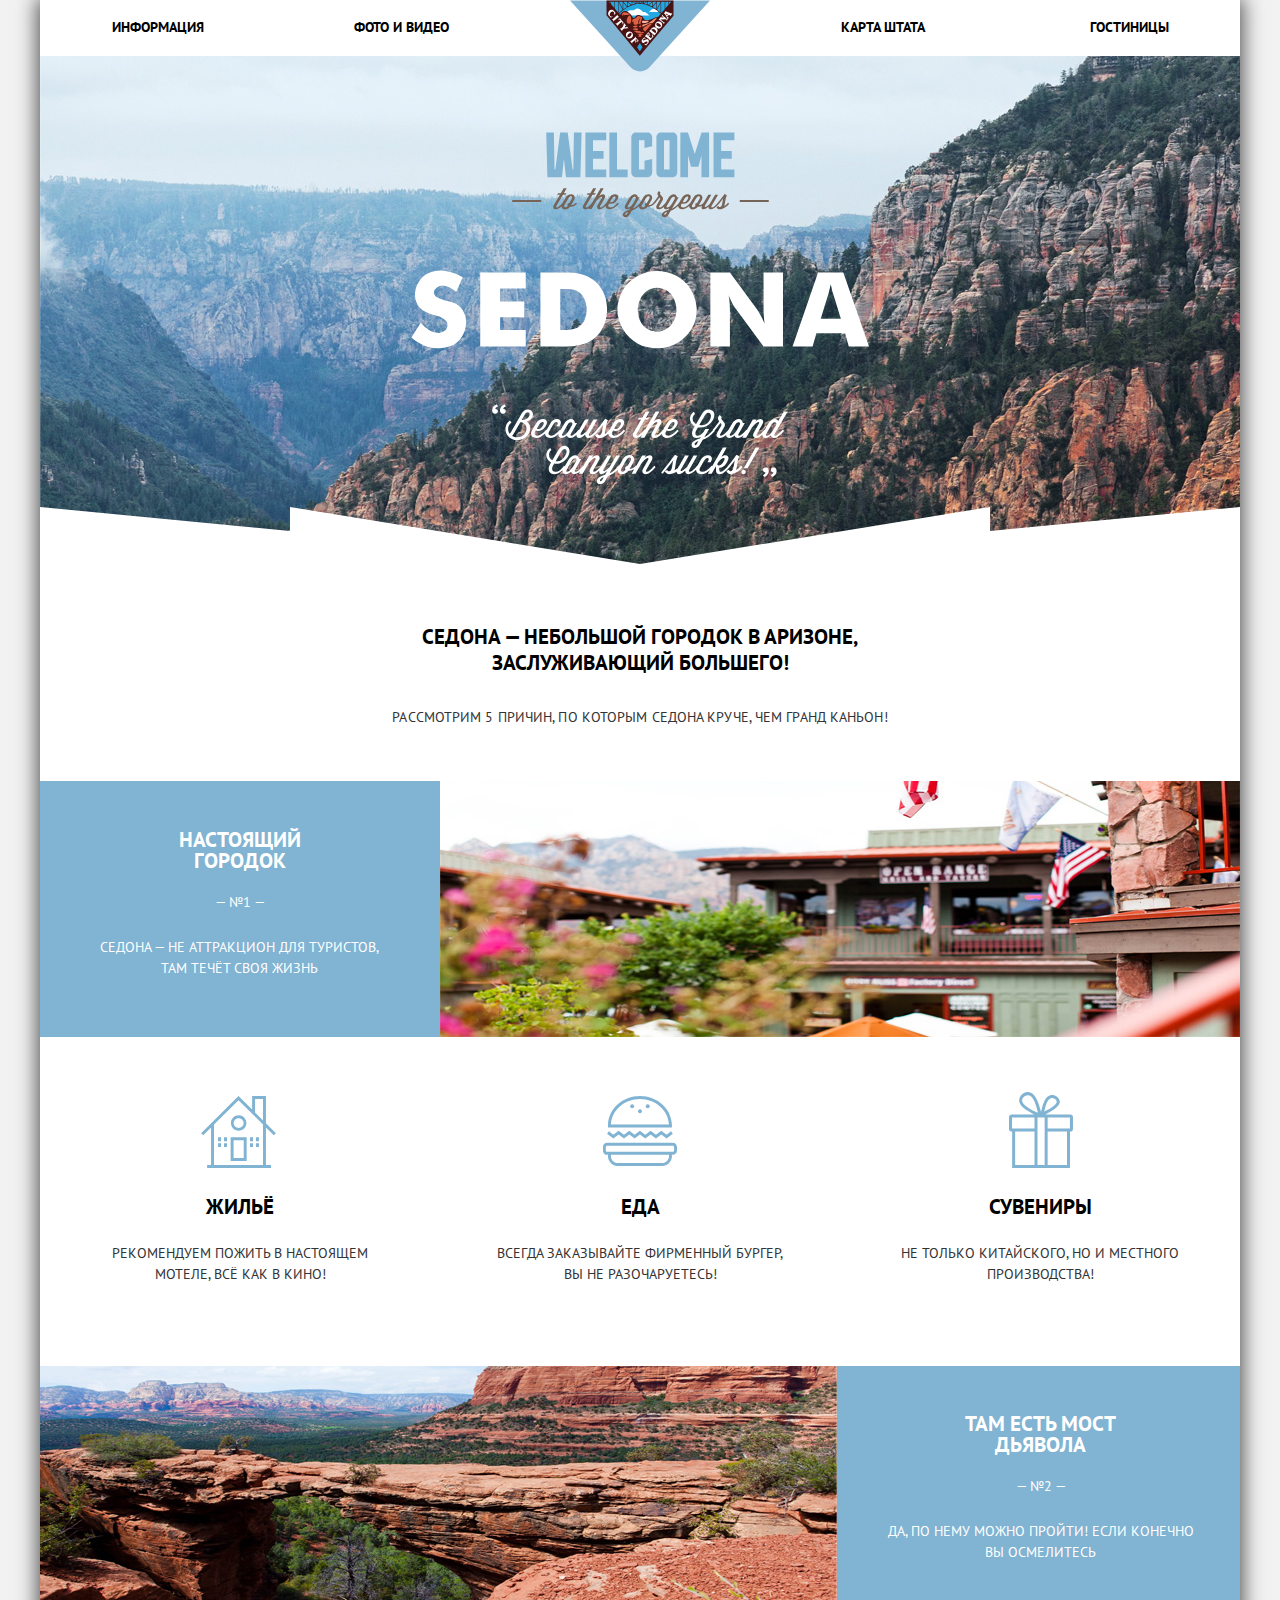
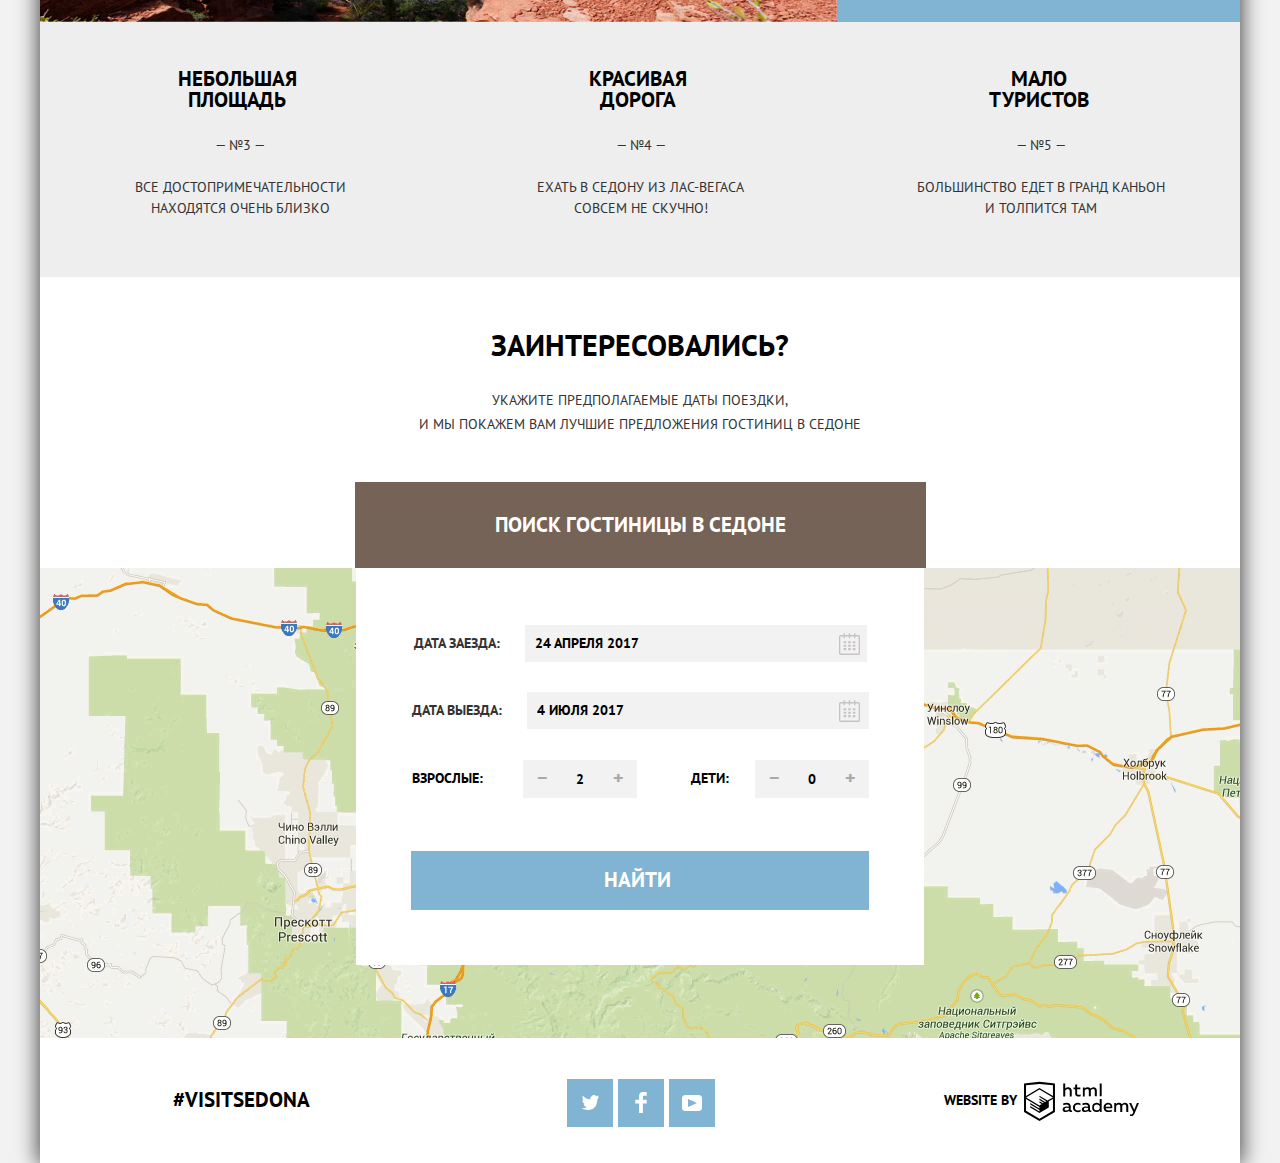
==== index.html @ 6cb95ceb "Правки 11.09.18" ====
<!DOCTYPE html>
<html lang="ru">
  <head>
    <meta charset="utf-8">
    <title>sedona</title>
    <link href="https://fonts.googleapis.com/css?family=PT+Sans:400,700" rel="stylesheet">
    <link href="css/normalize.css" rel="stylesheet">
    <link href="css/style.css" rel="stylesheet">      
  </head>

  <body>  
    <div class="container">    
      <header class="main-header">          
        <nav class="header-navigation">  
          <a class="main-logo">
            <svg viewBox="0 0 138 70" xmlns="http://www.w3.org/2000/svg" class="sedona-logo">
              <path d="M138 0H0l59.51 65.68c5.22 5.761 13.76 5.761 18.98 0z" fill="#81b3d3"/>
              <path d="M36.687.457l32.148 37.879 32.02-37.65z" fill="#23a9e1"/>
              <path d="M61.1 14.719h17.32c-1.29-.8-4.355-4.582-6.043-3.176-.137.115-4.871-5.744-7.982-2.921-2.713 2.466-3.973-.323-7.048 1.63-3.505 2.318 2.026 3.684 3.753 4.467m26.73-3.478l-9.86.054c3.896-4.5 5.647-4.018 9.86-.054" fill="#fff"/>
              <path d="M97.622 3.588V1.154h2.08zm-49.245 9.41l.09.083c.024-.024 2.327-2.511 5.983-4.964 3.367-2.259 8.592-4.944 14.383-4.912 5.778.028 11.077 2.722 14.506 4.977 3.665 2.41 6.027 4.84 6.132 4.95l-2.515 2.945c-4.488.616-7.702 3.945-12.077 3.217-2.205-.366-2.271-1.632-2.902-2.893-.484-.969-1.256-.846-2.263-1.24-.937-.366-1.479-1.128-3.351-.688-1.642.385-1.822 2.933-3.865 2.787-1.096-.079-1.175-1.621-2.755-3.596-4.09-4.915-7.892-4.235-10.547.308l19.638 23.33zM40.011 1.153V3.06l-1.604-1.906zm53.876 0h3.227v3.03L93.887 7.96zM89.832 12.61V1.154h3.546v7.404l-3.5 4.098a.966.966 0 0 0-.046-.046m-.508-10.389v9.894a41.051 41.051 0 0 0-3.557-2.986zm-4.165-.358v6.819c-.463-.334-.95-.673-1.465-1.012-.664-.438-1.4-.892-2.194-1.34zm-4.312-.133v4.24a32.83 32.83 0 0 0-3.12-1.474zm.508-.576h3.727l-3.727 4.55zm4.312 0H89.3l-3.634 7.06zm-8.797 0h3.86L77.2 4.282c-.109-.042-.221-.081-.331-.122V1.154zm-.509.417v2.403a25.927 25.927 0 0 0-3.1-.887zm-4.203.042v1.26a21.458 21.458 0 0 0-2.179-.252zm-6.766-.039l2.248 1.042c-.762.043-1.512.13-2.248.253zm-4.12-.003l3.065 1.498c-1.06.229-2.083.528-3.066.875zm3.61 1.2l-3.304-1.617h3.305zm3.566-.342l-2.754-1.275h2.754zm.609-1.275h2.881l-2.881 1.334zm3.759 0h3.24l-3.24 1.584zM60.405 4.265l-3.51-3.11h3.869V4.13l-.359.135m-3.618-2.527l3.093 2.741a31.493 31.493 0 0 0-3.093 1.489zm-4.312.128l3.64 4.48a35.89 35.89 0 0 0-3.64 2.41zm-4.165.358l3.586 6.974a37.772 37.772 0 0 0-3.586 3.151zm3.656 6l-3.634-7.07h3.634zm4.312-2.485l-3.726-4.585h3.726zM43.747 7.497L40.52 3.664v-2.51h3.227zm.508-6.343H47.8v11.16l-3.546-4.212zm24.8-1.153H36v14.582L68.836 54.52l.22-.275L102 15.04V0z" fill="#491213"/>
              <path d="M66.227 46.026l2.61-4.22 2.598 4.22-2.598 4.23z" fill="#23a9e1"/>
              <path d="M74.218 30.556c-3.433-2.02-2.564-3.523.23-4.925 1.462-.734 4.754-3.38 6.133-2.499l-6.363 7.424m-2.334 2.517c-2.046-.095-4.33-.365-6.262.055 1.207.302 4.151 1.165 1.41 1.894.983 1.407 2.578 1.317 3.624.082-.425-.209-.655-.466-1.007-.686 1.085-.196 2.1-.822 2.235-1.345m1.235-1.574c-.933-.796-1.877-.84-2.746 0-1.165-2.137-5.4-1.421-7.379-1.72 1.065 2.614 9.65 3.102 10.124 1.72m-6.773-2.151c-1.565-.485-6.84-.364-3.388-1.794 1.065-.441 6.593.063 3.388 1.794m1.912-3.03c-.477-1.077.365-2.36 1.74-1.428 1.199.813-.552 2.017-1.74 1.428m-2.836.091c-2.265.679-5.273-.784-1.63-1.52 2.261-.456 4.666.506 1.63 1.52.091-.027-.084.028 0 0m-2.665-6.234c-.545 1.624-1.533 1.927-1.423-.045.126-2.274 1.609-1.729 3.2-2.6 1.324-.726 2.038-3.385 4.31-1.795 1.014.71 2.176.116 2.5 1.19-.016-.054-2.95 6.692-1.318 6.692-3.22 0-1.8-3.845-.568-6.426-1.198.574-3.143 4.341-1.546 4.961-.831 1.095-3.372 2.561-4.696 1.492-1.006-.81-.447-2.158-.459-3.47m-3.963 2.811c-5.596-.046-1.813-8.648.091-8.128 2.19.696 1.944 8.194-.091 8.128m-6.17-8.146c-2.624-.109-1.526-2.567.257-3.121 1.695-.528 5.25 1.114 6.39 2.205-1.808.555-4.146.476-6.134.568-.146-2.026-.62-1.32-.512.348" fill="#dc6243"/>
              <path d="M71.774 25.832c-2.908-2.987 4.342-2.712 5.51-3.763.85.284 6.99-5.377 8.485-5.025-1.074 1.26-3.388 5.282-5.047 5.282-1.275 0-2.565-.19-3.552.718-1.444 1.33-3.837 2.006-5.396 2.788" fill="#f49774"/>
              <path d="M72.727 22.18c-1.592.856-3.098-2.536-.349-2.206 1.826.22 3.676-.154 5.42.147-1.251 1.487-3.056 2.306-5.071 2.059" fill="#f4b1a4"/>
              <path d="M51.113 20.935c.333.401.578.834.523 1.374-.038.375-.607 1.006-.175 1.198l1.455-1.84c-.39-.098-3.482-3.796-3.532-4.201l-2.051 1.126c.106.429.84.003 1.203.03.538.038.926.363 1.268.747-1.12.94-3.85 3.257-4.138 3.305-.146.023-.706-.39-.714-.037-.004.17.553.659.659.786l1.447 1.722c.401-.183-.072-.475.133-.807.15-.243 3.181-2.77 3.922-3.403m-3.423-4.531c.287-.062.405.282.622-.036l-1.59-1.894c-.241-.287-.546-.595-.459.012.058.409-3.969 3.677-4.215 3.778-.31.128-.492-.27-.72.063.475.564.948 1.129 1.424 1.693.16.19.309.397.485.573.22.22.135-.437.145-.38-.06-.333.342-.616.555-.797 1.004-.884 3.505-2.979 3.753-3.012m-5.694-.595c-1.147.34-2.37-.107-2.731-1.326-.353-1.191.398-2.439 1.344-3.117.935-.67 2.33-.63 2.84.544.224.52.102 1.108-.061 1.625-.105.328-.388.649.035.836.56-.711 1.118-1.421 1.676-2.133-.684-.41-.985-1.092-1.493-1.684-.572-.696-1.34-1.35-2.26-1.483-1.864-.264-3.62 1.66-3.762 3.405-.089.946.242 1.849.808 2.597.487.645 1.213 1.054 1.581 1.788.17.062 1.756-.67 2.133-.815-.033-.072-.057-.178-.11-.237-.494.146 0 0 0 0m25.512 23.636c-.747-.499-2.613-3.044-2.969-3.468l-.213-.253c-.007-.01-.185.145-.16.124-.112.094.086.372-.034.56-.515.806-3.738 3.236-3.905 3.352-.36.25-.756-.103-.967.206.467.554 1.805 2.3 1.96 2.325.311.05.096-.53.136-.649.08-.24 1.71-1.588 2.304-2.084.218-.183.447.276.577.468.212.315.307.65.193 1.019-.075.24-.465.597-.162.762.402-.47 1.533-1.788 1.696-1.98.164-.19-.367-.023-.304-.056-.24.124-.466.153-.69-.018-.063-.047-.707-.702-.643-.757.28-.235.623-.625.984-.714.56-.138 1.027.984 1.11 1.382.078.375.067.77-.05 1.136-.08.251-.316.452.012.604l1.383-1.896a.463.463 0 0 1-.258-.063c-.083-.056.09.045 0 0m-9.227-8.921a3.35 3.35 0 0 0-1.977.793c-1.43 1.203-1.616 3.275-.492 4.753 1.292 1.702 3.374 1.895 5.059.694 1.43-1.205 1.612-3.282.5-4.766-.758-1.01-1.932-1.54-3.09-1.474zm1.19 1.386c.949-.108 1.503.799 1.099 1.768-.42.98-1.43 1.989-2.424 2.38-1.18.465-2.011-.537-1.531-1.657.422-.984 1.43-1.983 2.426-2.38.15-.059.294-.095.43-.11zm-2.783-4.63c.308.038.601.356.824.027l-1.447-1.712c-.386.174.03.356-.126.63-.158.277-1.662.507-2.062.578.146-.418.58-1.698.752-1.84.353-.29.573.28.832-.092l-1.78-2.112c-.2-.238-.362-.667-.636-.441.024-.02.003.955-.058 1.125-.056.153-.608 2.361-1.25 2.901-.32.27-1.453 1.256-1.755 1.362-.35.122-.535-.389-.792-.025l1.617 1.92c.082.096.391.56.498.58.339.06.04-.58.074-.706.098-.28 1.623-1.765 2.27-1.856.948-.133 2.077-.455 3.039-.34.22.027-.229-.028 0 0m24.239 6.77c.124.421.194.865.14 1.305-.07.566-.636 1.898-1.411 1.519-.76-.373-1.425-1.122-2.07-1.657.52-.608.978-1.135 1.853-.84.24.08.446-.024.194-.17-.263-.153-2.022-1.276-2.117-1.169-.175.202.343.564.143.957-.148.29-.396.54-.605.79-.467-.394-1.248-.813-.685-1.464.352-.428.811-.76 1.361-.87.368-.075 1.195.252 1.302-.146-.705-.34-1.41-.677-2.115-1.016.115.52-2.173 2.937-2.681 3.548-.074.088-.427.395-.431.517-.006.278.403.062.427.054.315-.116 4.424 3.317 4.526 3.552.065.182-.144.373-.02.475-.006-.006.148.14.165.12.253-.304 2.936-3.88 3.489-4.036a239.664 239.664 0 0 1-1.537-2.372c-.383.168-.013.616.072.903m-4 4.352c-1.348-.87-3.633.83-3.976.994-.675.319-1.162-.353-.812-.975.304-.54.904-.801 1.5-.837.18-.01.875.128.946.017.084-.131.148-.142.028-.224-.557-.375-1.112-.75-1.667-1.126-.115.685-.9 1.121-1.348 1.585-.534.555-.987 1.253-.987 2.05 0 .736.441 1.39 1.089 1.726.737.384 1.505.076 2.158-.331.407-.255.814-.556 1.249-.76.646-.303 1.495-.041 1.267.824-.183.696-.876 1.337-1.56 1.519-.4.106-.825.07-1.216-.059-.28-.091-.645-.476-.799-.072l2.26 1.647c.068-.493.34-.708.706-1.015.477-.419.933-.858 1.294-1.383.753-1.1 1-2.638-.132-3.58m17.617-28.065a.222.222 0 0 0-.088.072l-.79.95-.814.982c-.168.204-.349.296-.025.467.543-.272 3.518 4.768 3.252 5.492-.47.244-4.49-3.283-4.598-3.516-.033-.095.178-.662-.136-.613-.149.023-.484.583-.578.697l-.577.695c.216.315.336-.013.623.028.249.05 1.198.864 1.456 1.08-.47.017-1.743.086-1.905.074-.586.073-.275-.431-.66-.605l-1.478 1.795-.86 1.043c-.035.042-.03.02.031.072.215.177.068.109.37.004.328-.115 4.256 3.2 4.398 3.369.245.292-.1.633.268.793l1.168-1.418c.059-.072.091-.066.013-.13-.277-.228-.309.138-.65.1-.346-.057-2.855-2.186-3.828-2.992l5.322-.197c.195-.007.74.581.695.79-.052.244-.301.361.034.515.311-.374.64-.746.945-1.125l.148-.184a.478.478 0 0 0 .135-.172l.11-.137c.275-.314 1.169-1.303 1.062-1.396-.3-.26-.446.302-.844-.035-.226-.162-.793-1.16-.935-1.402-.172-.292.394-.583.625-.727.504-.313 2.107-.767 2.26.227.025.167-.177.357-.055.457.028.024.133.156.176.105l2.142-2.576c-.063-.053-.135-.147-.21-.176-.474.473-5.466-1.52-5.83-1.795-.166-.066-.192-.673-.372-.611zm-.225 2.553c.764.318 1.526.638 2.287.96-.23.064-.447.166-.648.293h-.002a3.71 3.71 0 0 0-.621.495l-1.016-1.748zm-6.588 7.753c-1.107-.076-2.23.41-3.023 1.317-1.235 1.5-1.112 3.678.393 4.945 1.518 1.25 3.68.932 4.916-.55 1.232-1.496 1.147-3.68-.385-4.934a3.302 3.302 0 0 0-1.9-.778zm-1.449 1.559c.622.038 1.31.414 1.742.703.78.521 2.214 1.687 1.477 2.738.048-.058.083-.097-.05.07a.162.162 0 0 1-.018.018c-.8.84-2.18.063-2.924-.474-.745-.538-2.022-1.668-1.207-2.664.257-.314.607-.414.98-.391zm-3.127 4.28c-1.214-.067-2.403.496-3.299 1.576-.642.771-1.282 1.544-1.922 2.316.228.332.495-.078.827.113.283.163 4.053 3.312 4.115 3.485.106.297-.165.356.094.568.111.093 2.944-3.405 3.203-4.02.448-1.139.091-2.387-.82-3.175.073.06.177.145-.042-.037-.69-.518-1.427-.787-2.156-.827zm-1.053 1.58c.095.003.184.016.266.037 1.422.363 3.384 2.115 2.129 3.628-.156.193-.029.035-.432.422-.198.19-4.179-3.034-4.02-3.209.475-.521 1.396-.904 2.057-.879z" fill="#fff"/>
            </svg>
          </a>        
        <ul class="site-navigation">
          <li class="item-info">
            <a class="info" href="inform">информация</a>
          </li>
          <li class="item-photo">
            <a class="photo" href="photovideo">фото и видео</a>
          </li>          
          <li class="item-map-state">
            <a class="map-state" href="Map">карта штата</a>
          </li>
          <li class="item-nav">
            <a class="navigation-hotels" href="inner.html">гостиницы</a>
          </li>
        </ul>   
        <h1 class="visually-hidden">city of Sedona</h1>  
      </nav>       
    </header>

    <div class="hero">
      <svg viewBox="0 0 458 352" xmlns="http://www.w3.org/2000/svg" class="welcome">
        <path d="M152.31 56.094l-2.845 4.875h-2.73l-.87 1.435h2.757l-6.068 10.383c-1.278 2.209-.377 4.247 2.061 4.247 1.754 0 3.691-1.304 5.557-3.073-.006 3.802 5.341 4.545 8.61.461h.666c1.8 0 4.644-1.09 6.184-2.896-.2-.404-.722-.861-1.128-1.033l-.205.228c-1.364 1.463-3.047 2.178-4.558 2.207l2.845-4.846c1.828-3.127.145-6.08-2.701-6.08-2.322 0-4.12.916-5.862 3.9l-1.48 2.553-1.237 2.09-.156.176c-2.176 2.496-4.298 4.475-5.633 4.475-.667 0-1.045-.46-.348-1.635l6.476-11.158h2.465l.872-1.436h-2.499l2.846-4.873zm7.531 7.836c.984.09 1.45 1.295.422 3.037l-2.204 3.727h-.145c-.987 0-1.77.804-1.77 1.779 0 .371.116.716.291 1.004l-.03.056c-1.422 2.41-4.879 1.951-3.079-1.146l2.294-3.928 1.451-2.437c.927-1.556 2.005-2.162 2.77-2.092zm21.933-7.84l-2.845 4.877H176.2l-.87 1.434h2.757l-6.069 10.383c-1.277 2.208-.376 4.246 2.062 4.246 1.223 0 2.538-.637 3.853-1.621l-.778 1.334h3.046l4.588-7.887c4.644-5.767 6.706-5.02 5.399-2.81l-3.92 6.74c-1.278 2.21-.377 4.248 2.061 4.248 1.796 0 3.788-1.37 5.693-3.205.146 1.857 1.667 3.205 4.09 3.205 3.423 0 6.82-2.64 9.316-5.508-.197-.403-.719-.861-1.126-1.033l-.203.226c-2.178 2.497-4.964 4.475-7.082 4.475-1.86 0-2.964-1.146-1.57-3.555l.29-.52c1.946.805 5.604.431 7.868-3.44l.437-.747c1.625-2.753.058-4.818-2.41-4.818-2.439 0-4.383 1.263-5.66 3.441l-2.93 4.965-.176.2c-2.177 2.494-4.295 4.472-5.631 4.472-.666 0-1.046-.46-.35-1.635l4.355-7.543c1.306-2.265.06-3.9-1.624-3.9-1.307 0-2.702.717-4.21 2.265l4.818-8.289h-3.019l-8.423 14.438-.17.19c-2.176 2.496-4.297 4.474-5.633 4.474-.667 0-1.044-.46-.346-1.635l6.472-11.158h2.467l.872-1.433h-2.496l2.845-4.875zm21.312 8.242c.969-.057 1.501.86.489 2.604l-.437.746c-1.45 2.438-3.397 2.38-4.53 1.978l1.946-3.357c.763-1.292 1.78-1.926 2.532-1.97zm44.318-5.463c-1.714 1.52-1.858 3.214-.783 4.59l.262.344c-1.335 1.865-3.135 4.387-5.11 6.684l.002.003-.203.229c-1.365 1.461-3.046 2.18-4.558 2.209l2.843-4.848c1.83-3.126.147-6.08-2.7-6.08-2.32 0-4.12.918-5.86 3.9l-1.484 2.553-1.238 2.092-.154.176c-2.497 2.84-4.643 4.671-7.025 5.676l6.763-11.414h-1.77c0-1.234-1.276-2.87-3.164-2.87-1.624 0-3.89 1.265-5.168 3.444l-4.238 7.227c-1.278 2.208-.378 4.246 2.06 4.246.843 0 1.86-.374 2.877-1.004l-.843 1.404c-4.064 1.233-6.62 2.868-6.62 5.106 0 2.869 4.442 3.471 6.62-.2l2.292-3.93c2.416-.743 4.783-2.147 7.24-4.464-.021 3.817 5.337 4.567 8.61.476h.668c1.8 0 4.645-1.089 6.184-2.896 1.449-1.664 2.58-3.155 4.99-6.395l.405.489c.377.487.525 1.09.175 1.691l-3.193 5.479c-1.28 2.21-.379 4.246 2.061 4.246 1.53 0 3.204-.995 4.842-2.422-.05 1.386.887 2.422 2.619 2.422.84 0 1.857-.373 2.874-1.004l-.842 1.402c-4.065 1.233-6.616 2.868-6.616 5.106 0 2.869 4.44 3.47 6.616-.2l2.292-3.93c2.46-.758 4.87-2.206 7.377-4.599.136 1.868 1.658 3.225 4.09 3.225 2.458 0 4.899-1.363 7.004-3.19-.117 3.905 5.31 4.703 8.612.578h.668c.945 0 2.175-.308 3.357-.853-.813 2.073-.066 3.465 1.661 3.465 1.656 0 3.513-1.492 4.964-2.868-.29 1.605.667 2.868 2.584 2.868 2.496 0 5.37-2.637 7.868-5.506l-.002-.002c1.712-1.952 3.223-4.043 4.298-5.448-1.19 3.096-.555 8.66-3.426 8.66-1.016 0-1.42-1.09-1.42-1.09l-1.89.975s.551 2.412 3.31 2.412c.29 0 .552-.03.84-.06.03 0 .061-.027.091-.027 3.076-.4 6.124-2.81 8.388-5.42-.173-.459-.696-.918-1.13-1.034l-.203.229a18.852 18.852 0 0 1-3.63 3.24c.957-2.84.755-7.2 2.614-11.014l-2.264-1.205c-1.25 1.693-3.977 5.593-6.706 8.748v.002l-.203.229c-2.176 2.496-4.295 4.472-5.631 4.472-.667 0-1.045-.459-.347-1.634l6.444-11.158h-3.02l-5.37 9.265c-2.293 2.064-4.062 3.212-4.644 2.953-.754-.314 0-1.433.378-2.064l5.893-10.152h-3.02l-4.734 8.092-.199.226c-1.364 1.463-3.047 2.18-4.558 2.21l2.845-4.849c1.828-3.127.15-6.08-2.699-6.08-2.323 0-4.123.918-5.864 3.903l-1.482 2.55-1.237 2.09-.155.178c-2.176 2.496-4.964 4.473-7.083 4.473-1.858 0-2.96-1.146-1.567-3.555l.29-.518c1.944.804 5.604.43 7.867-3.443l.438-.746c1.623-2.754.058-4.819-2.41-4.819-2.44 0-4.387 1.265-5.663 3.444l-2.926 4.965-.175.197c-2.499 2.84-4.645 4.673-7.028 5.678l6.764-11.416h-1.772c0-1.234-1.277-2.868-3.164-2.868-1.625 0-3.889 1.263-5.167 3.442l-2.896 4.937-.008-.004-.203.23c-2.176 2.495-4.298 4.474-5.634 4.474-.667 0-1.042-.46-.346-1.635l3.018-5.22c1.045-1.807.551-2.87-.437-4.046l-1.683-2.01c-.435-.545-.435-1.146.175-1.72zm-10.294 5.06c.984.09 1.451 1.296.424 3.038l-2.204 3.727h-.147c-.986 0-1.77.804-1.77 1.779 0 .371.116.716.29 1.004l-.028.056c-1.422 2.41-4.878 1.951-3.078-1.146l2.292-3.928 1.453-2.437c.928-1.556 2.004-2.162 2.768-2.092zm50.158 0c.984.09 1.453 1.296.426 3.038l-2.206 3.727h-.147c-.986 0-1.768.804-1.768 1.779 0 .371.116.716.289 1.004l-.03.056c-1.421 2.41-4.875 1.951-3.075-1.146l2.292-3.928 1.451-2.437c.927-1.556 2.003-2.162 2.768-2.092zm-11.7.405c.968-.057 1.497.859.485 2.602l-.435.746c-1.451 2.438-3.397 2.38-4.53 1.978l1.948-3.355c.762-1.292 1.78-1.926 2.532-1.97zm-52.403.201c1.023-.006 1.678.884.845 2.4l-2.292 3.96c-1.83 2.897-3.66 4.3-4.938 4.3-.667 0-1.045-.459-.349-1.634l4.212-7.256c.71-1.217 1.727-1.765 2.522-1.77zm38.923 0c1.023-.006 1.678.884.845 2.4l-2.292 3.96c-1.828 2.897-3.66 4.3-4.936 4.3-.667 0-1.043-.459-.349-1.634l4.21-7.256c.71-1.217 1.727-1.765 2.522-1.77zM216.75 79.443l-1.364 2.407c-.638 1.118-1.654.947-1.654.144 0-.774.727-1.662 3.018-2.55zm38.925 0l-1.362 2.407c-.64 1.118-1.656.947-1.656.144 0-.774.726-1.662 3.018-2.55zm-154.65-11.612h28.922v1.95h-28.922zm227.03 0h28.922v1.95h-28.922z" fill="#766458"/>
        <path d="M322.7 37.364V45.1h-20.816V.353H322.7v7.671h-13.201v10.803h10.535v7.67h-10.535v10.867zM289.908.354h7.551v44.747h-7.616v-21.99l-3.047 11.378h-7.425l-2.982-11.378v21.99h-7.617V.354h7.552l6.791 21.605zm-31.909 7.67h-5.523v29.34H258zm2.982-7.67c2.54 0 4.698 2.109 4.698 4.731V40.37c0 2.557-2.158 4.73-4.698 4.73h-11.424c-2.6 0-4.696-2.173-4.696-4.73V5.085c0-2.621 2.096-4.73 4.696-4.73zm-28.01 28.252l7.678-1.79v13.552c0 2.557-2.157 4.73-4.696 4.73h-11.425c-2.6 0-4.695-2.173-4.695-4.73V5.084c0-2.622 2.095-4.73 4.695-4.73h11.423c2.54 0 4.697 2.108 4.697 4.73v9.077l-7.678 1.79V8.023h-5.522v29.34h5.522zm-16.801 8.758V45.1h-18.213V.353h7.616v37.01zm-21.346 0V45.1h-20.816V.353h20.816v7.67h-13.2v10.804h10.535v7.67h-10.535v10.866zM162.564.354h7.677L169.037 45.1h-14.47l-1.968-18.474-1.967 18.474h-14.533L134.957.354h7.616l.635 37.01h.824l4.76-37.01h7.552l4.888 37.01h.762z" fill="#81b3d3"/>
        <path d="M380.74 213.95l25.432-73.974h25.2l25.664 73.974H436.83l-3.716-13.355h-28.568l-3.832 13.355zm35.652-52.142l-7.548 24.503h20.09l-7.549-24.503a200.681 200.681 0 0 1-1.161-3.6 85.695 85.695 0 0 1-.813-3.832c-.155-.465-.271-.89-.348-1.278-.078-.464-.155-.89-.233-1.277-.077.387-.193.813-.348 1.277-.077.387-.155.813-.232 1.278-.078.155-.116.31-.116.464 0 .078-.04.194-.117.349a42.821 42.821 0 0 1-.812 3.367 49.862 49.862 0 0 1-.813 3.252zm-117.68 52.142v-73.974h19.51l27.871 37.974a37.228 37.228 0 0 1 1.974 3.484 53.506 53.506 0 0 1 1.974 3.6l1.394 3.02c.464 1.006.929 1.973 1.393 2.902a23.097 23.097 0 0 0-.348-2.438c-.077-.774-.155-1.587-.232-2.439a91.7 91.7 0 0 1-.349-4.761 99.816 99.816 0 0 1-.116-4.994v-36.348h19.393v73.974h-19.393l-28.103-38.206c-.774-.929-1.51-2.013-2.206-3.251a65.83 65.83 0 0 1-1.974-4.065 103.301 103.301 0 0 0-1.394-2.903 50.987 50.987 0 0 0-1.161-2.787c.387 2.4.697 4.839.929 7.316s.342 4.955.348 7.432v36.464zm-88.009-54.984c3.561-6.58 8.516-11.613 14.864-15.097s12.968-5.226 19.858-5.226c.929 0 1.858.039 2.787.116 1.007.078 1.974.155 2.903.233a41.113 41.113 0 0 1 8.478 2.09 39.444 39.444 0 0 1 8.129 3.948c5.497 3.562 9.755 8.323 12.774 14.284 3.019 5.884 4.529 12.04 4.529 18.464 0 .774-.039 1.587-.116 2.439 0 .774-.078 1.548-.233 2.323a27.068 27.068 0 0 1-.929 4.877 36.028 36.028 0 0 1-1.51 4.645c-3.251 7.51-8.322 13.355-15.212 17.535-6.89 4.103-14.13 6.155-21.716 6.155a11.48 11.48 0 0 1-1.626-.116h-1.51a46.946 46.946 0 0 1-7.897-1.394 37.927 37.927 0 0 1-7.432-2.903c-6.503-3.406-11.613-8.245-15.329-14.516-3.716-6.348-5.574-12.929-5.574-19.742 0-1.006.039-2.013.116-3.02.077-1.006.232-2.05.465-3.135a43.647 43.647 0 0 1 1.625-6.039 36.922 36.922 0 0 1 2.555-5.922zm52.839 26.593c.232-.774.426-1.587.58-2.439.233-.851.388-1.703.465-2.555.078-.541.116-1.083.116-1.625.078-.542.116-1.046.116-1.51a8.46 8.46 0 0 0-.116-1.394v-1.393c-.387-3.33-1.393-6.542-3.02-9.639-1.625-3.097-3.87-5.497-6.735-7.2-.774-.387-1.548-.735-2.322-1.045s-1.549-.58-2.323-.813a24.028 24.028 0 0 0-2.322-.348 11.816 11.816 0 0 0-2.323-.233c-3.948 0-7.587 1.24-10.916 3.717-3.329 2.477-5.652 5.767-6.968 9.87l-.232.465v.464a18.358 18.358 0 0 0-.58 2.207c-.155.697-.31 1.432-.465 2.206l-.232 1.626v2.439c0 .232.038.503.116.813.232 4.103 1.47 8.013 3.716 11.729 2.322 3.638 5.497 6.038 9.522 7.2l1.394.464c.464.078.968.155 1.51.232l1.393.233h1.394c4.103 0 7.78-1.2 11.032-3.6 3.329-2.478 5.729-5.768 7.2-9.871zm-82.156 21.423c-3.639 2.477-7.587 4.18-11.845 5.11s-8.555 1.51-12.89 1.742a59.574 59.574 0 0 1-3.716.116h-23.806v-73.974h25.084c1.239 0 2.439.038 3.6.116 4.18.232 8.284.813 12.31 1.742a30.348 30.348 0 0 1 11.264 5.11c4.335 3.019 7.703 7.006 10.103 11.96 2.4 4.955 3.755 10.064 4.064 15.33.078.464.117.928.117 1.393v2.903c-.233 5.497-1.549 10.8-3.949 15.91s-5.845 9.29-10.335 12.542zm-32.4-9.639c.232 0 .465.039.697.116h.813c.31 0 .58.04.813.117h3.135c.852-.078 1.665-.155 2.439-.233a30.62 30.62 0 0 0 5.922-1.045c1.936-.542 3.678-1.355 5.226-2.439 2.478-1.78 4.297-4.18 5.458-7.2a25.722 25.722 0 0 0 1.858-9.638v-.93c0-.309-.038-.619-.116-.928a23.144 23.144 0 0 0-2.09-8.478c-1.239-2.787-2.942-4.993-5.11-6.62a13.34 13.34 0 0 0-5.458-2.67 30.682 30.682 0 0 0-6.039-.813h-7.548zm-79.91 16.606v-73.974h45.406v16.142H88.934v12.89h24.039v15.794H88.934v12.542h25.548v16.606zM9.673 190.115c.077.078.116.155.116.233.078 0 .155.038.232.116 2.09 2.322 4.452 4.49 7.084 6.503 2.632 1.935 5.652 2.98 9.058 3.135.078 0 .155.04.232.117h.349c.077 0 .155.038.232.116h1.277c.388-.078.736-.155 1.046-.233a9.692 9.692 0 0 0 3.484-1.393c1.16-.697 2.051-1.549 2.67-2.555l.233-.465.232-.464c.155-.542.271-1.045.349-1.51.077-.464.116-.89.116-1.277 0-2.09-.93-3.832-2.787-5.226a19.948 19.948 0 0 0-5.807-3.368 16.805 16.805 0 0 0-2.439-.696 31.442 31.442 0 0 0-2.206-.581h-.232c-.078-.077-.155-.116-.232-.116a37.998 37.998 0 0 1-10.684-4.413c-3.33-2.09-5.613-5.071-6.852-8.942a100.03 100.03 0 0 1-.697-2.439 27.873 27.873 0 0 1-.348-2.67 3.412 3.412 0 0 1-.116-.814v-2.787c.077-.619.193-1.238.348-1.858a25.49 25.49 0 0 1 1.161-4.645c.542-1.548 1.239-2.942 2.09-4.18 2.478-4.104 5.652-7.046 9.523-8.826 3.949-1.781 8.052-2.671 12.31-2.671 1.007 0 2.013.077 3.02.232a46.31 46.31 0 0 1 3.251.348 39.742 39.742 0 0 1 8.245 2.323c2.787 1.084 5.342 2.361 7.665 3.832l-6.387 14.284a44.641 44.641 0 0 0-6.62-4.064c-2.322-1.162-4.838-1.742-7.548-1.742h-.93c-1.78.232-3.444 1.045-4.993 2.438-1.548 1.316-2.322 2.749-2.322 4.297v.697c.077.232.193.464.348.697.155.542.426 1.045.813 1.51.387.464.813.89 1.277 1.277.852.697 2.09 1.355 3.717 1.974 1.625.542 3.329 1.084 5.11 1.626 1.47.387 2.902.774 4.296 1.161 1.394.31 2.555.62 3.484.93 4.335 1.548 7.587 4.141 9.755 7.78 2.167 3.561 3.29 7.355 3.367 11.38v.581c0 .465-.038.93-.116 1.394v1.277c-.464 4.026-1.78 7.858-3.948 11.497-2.09 3.639-4.916 6.426-8.477 8.362a37.058 37.058 0 0 1-4.065 1.625 82.48 82.48 0 0 1-4.18 1.046 26.86 26.86 0 0 1-3.484.464 25.487 25.487 0 0 1-3.368.232h-1.278c-4.645-.154-9.212-1.161-13.703-3.02-4.49-1.935-8.477-4.49-11.96-7.664zm341.58 147.12c0-.294.057-.586.17-.877.112-.293.28-.556.503-.792a2.59 2.59 0 0 1 .827-.572c.325-.146.69-.22 1.095-.22.45 0 .882.084 1.298.252.414.17.77.41 1.061.727.247.292.437.64.572 1.044.136.404.202.83.202 1.281 0 .85-.151 1.639-.455 2.358a5.98 5.98 0 0 1-1.296 1.92 5.745 5.745 0 0 1-.843.691 9.289 9.289 0 0 1-.893.54c-.28.144-.52.264-.726.352a8.345 8.345 0 0 0-.37.17l-1.35-1.99c.25-.09.524-.207.828-.352.303-.146.59-.326.857-.539a2.93 2.93 0 0 0 .676-.76c.18-.292.28-.629.304-1.01-.65 0-1.225-.19-1.72-.574-.493-.38-.74-.931-.74-1.649m7.837 0c0-.293.057-.586.167-.877.113-.293.282-.556.506-.792.227-.235.5-.428.825-.572.327-.145.69-.22 1.096-.22.45 0 .883.084 1.297.252.417.17.77.41 1.061.727.25.292.44.64.574 1.044.134.405.202.831.202 1.281a6 6 0 0 1-.455 2.358 6.013 6.013 0 0 1-1.298 1.92 5.66 5.66 0 0 1-.845.691 8.11 8.11 0 0 1-.893.54c-.28.145-.52.264-.725.352a9.727 9.727 0 0 0-.37.17l-1.348-1.99c.247-.089.52-.207.825-.352.304-.146.59-.326.86-.539.268-.214.494-.467.673-.76.181-.292.282-.628.304-1.01a2.72 2.72 0 0 1-1.719-.574c-.49-.38-.737-.931-.737-1.648M94.53 278.519c0 .291-.057.584-.17.875a2.38 2.38 0 0 1-.503.793 2.642 2.642 0 0 1-1.923.792 3.42 3.42 0 0 1-1.297-.252 2.924 2.924 0 0 1-1.06-.725 3.122 3.122 0 0 1-.573-1.045 4.03 4.03 0 0 1-.202-1.28c0-.852.152-1.64.455-2.36a5.996 5.996 0 0 1 1.297-1.92 5.51 5.51 0 0 1 .844-.69 8.79 8.79 0 0 1 .893-.54c.28-.144.522-.263.725-.352.203-.087.326-.145.37-.167l1.348 1.988a9.538 9.538 0 0 0-.825.352c-.303.146-.59.325-.86.539-.27.213-.493.466-.673.758-.18.292-.28.63-.303 1.013.65 0 1.224.19 1.718.572.492.381.74.93.74 1.649m-7.837 0a2.456 2.456 0 0 1-.673 1.67 2.602 2.602 0 0 1-.826.571c-.326.146-.692.22-1.096.22a3.41 3.41 0 0 1-1.298-.252 2.935 2.935 0 0 1-1.06-.726 3.09 3.09 0 0 1-.573-1.045 4.001 4.001 0 0 1-.202-1.28c0-.852.15-1.64.455-2.36a5.98 5.98 0 0 1 1.297-1.92c.247-.248.527-.477.843-.691.314-.212.612-.393.893-.54.28-.144.52-.262.724-.35.202-.091.327-.147.372-.17l1.347 1.988c-.248.09-.522.208-.826.353-.303.147-.59.326-.857.538a2.95 2.95 0 0 0-.676.759c-.179.292-.28.63-.302 1.012.65 0 1.224.19 1.718.573.493.382.74.93.74 1.65m245.35 56.874h3.815l11.842-20.636h-3.776zm-.18 1.488c-1.236 0-2.182.98-2.182 2.218s.946 2.18 2.181 2.18c1.232 0 2.217-.944 2.217-2.18s-.985-2.218-2.217-2.218m-26.352-5.527l1.09-1.888c4.36-6.068 7.339-4.397 5.994-2.107l-1.815 3.124c-1.13 1.962-4.434 3.342-5.269.871m25.092 2.98c-.218-.58-.872-1.163-1.417-1.307l-.255.292a23.583 23.583 0 0 1-4.542 4.104c1.198-3.596.943-9.118 3.268-13.95l-2.835-1.527c-1.56 2.143-4.976 7.084-8.392 11.081.006.01.016.018.021.025-.014-.006-.03-.02-.045-.025l-.253.292c-2.727 3.16-5.377 5.666-7.05 5.666-.834 0-1.634-.836-1.634-2.543v-1.562c2.652.327 5.45-1.418 7.23-4.504l1.016-1.743c3.522-6.03-2.217-8.03-6.068-4.504l5.375-9.337h-3.779l-10.775 18.695a2.991 2.991 0 0 0-.689-.457l-.256.292c-2.723 3.16-6.211 5.666-8.863 5.666-2.325 0-3.705-1.453-1.961-4.504l3.884-6.757c2.18-3.742 6.032-3.124 3.778.8l-.544.944h3.09l.545-.944c2.034-3.488.071-6.104-3.015-6.104-3.051 0-5.487 1.6-7.085 4.36l-3.718 6.38c-.078-.046-.16-.1-.233-.132l-.255.292c-2.724 3.16-5.375 5.666-7.047 5.666-.836 0-1.306-.58-.436-2.07l8.066-14.133h-3.78l-6.719 11.734c-2.873 2.615-5.085 4.068-5.814 3.742-.944-.399 0-1.816.473-2.615l7.374-12.861h-3.778l-7.338 12.695c-.816.743-2.402 1.407-3.19 1.944 1.199-3.596.944-9.118 3.269-13.95l-2.832-1.527c-1.563 2.143-10.283 13.698-13.698 17.693.325.472.872.945 1.416 1.308 2.143-2.47 9.338-11.734 10.682-13.514-1.49 3.923-.69 10.972-4.288 10.972-1.27 0-1.78-1.382-1.78-1.382l-2.361 1.236s.69 3.05 4.14 3.05c.365 0 .692-.036 1.056-.072.035 0 .071-.036.106-.036 1.92-.254 4.578-1.138 6.36-2.37-.012 1.537.916 2.478 2.5 2.478 2.068 0 4.395-1.889 6.21-3.632-.361 2.035.835 3.632 3.235 3.632 2.346 0 4.959-1.886 7.437-4.363.034 2.51 1.968 4.363 5.126 4.363 3.066 0 6.114-1.713 8.741-4.016l-2.105 3.654h3.816l4.323-7.52v3.014c0 3.232.617 4.868 3.67 4.868 3.123 0 6.721-3.341 9.845-6.975-.006-.01-.018-.021-.02-.034.014.012.031.023.047.034 2.144-2.47 4.034-5.123 5.375-6.904-1.488 3.924-.688 10.973-4.287 10.973-1.27 0-1.78-1.382-1.78-1.382l-2.362 1.236s.691 3.05 4.142 3.05c.362 0 .688-.036 1.056-.072.034 0 .069-.035.105-.035 3.853-.512 7.668-3.562 10.501-6.87m-114.59-1.084h-.183c-1.235 0-2.216 1.017-2.216 2.255 0 .472.145.907.363 1.269l-.037.073c-1.779 3.05-6.103 2.47-3.85-1.454l2.87-4.977 1.816-3.088c2.653-4.505 6.285-2.725 3.997 1.2zm-25.43 14.131c-.8 1.417-2.072 1.2-2.072.184 0-.98.909-2.106 3.815-3.234zm-28.742-13.73c-2.288 3.595-4.541 5.303-6.103 5.303-.835 0-1.307-.58-.436-2.071l5.267-9.193c2.035-3.522 6.067-2.615 4.213.801zm-12.054-14.75c1.126-1.927 2.362-2.762 3.415-2.762 1.418 0 2.071.944 2.071 2.325 0 3.524-4.364 10.833-10.172 9.881h-.763zm92.777 14.094l-.254.292c-2.722 3.16-5.375 5.667-7.047 5.667-.836 0-1.307-.58-.436-2.072l5.45-9.553c1.636-2.87.07-4.941-2.035-4.941-1.636 0-3.341.871-5.231 2.833l1.417-2.469h-3.779l-6.088 10.533a2.769 2.769 0 0 0-.482-.29l-.255.292c-1.706 1.852-3.814 2.762-5.703 2.799l3.56-6.14c2.288-3.962.182-7.701-3.38-7.701-2.907 0-5.158 1.162-7.339 4.94l-1.852 3.233-1.62 2.77a2.49 2.49 0 0 0-.342-.19l-.254.291c-3.125 3.595-5.777 5.92-8.755 7.195l10.355-17.73h-3.779l-6.683 11.626c-2.907 2.687-5.16 4.176-5.886 3.85-.944-.398 0-1.816.472-2.616l7.375-12.86h-3.778l-6.028 10.43a2.484 2.484 0 0 0-.331-.187l-.254.292c-2.725 3.16-5.376 5.667-7.048 5.667-.835 0-1.307-.58-.436-2.072l5.449-9.553c1.635-2.87.073-4.942-2.034-4.942-1.635 0-3.343.872-5.231 2.834l1.417-2.469h-3.78l-6.038 10.445a2.63 2.63 0 0 0-.359-.202l-.254.292c-2.723 3.16-5.375 5.667-7.048 5.667-.835 0-1.307-.58-.436-2.072l6.104-10.68h-2.143c.145-1.598-1.49-3.814-3.961-3.814-2.033 0-4.869 1.597-6.465 4.36l-3.903 6.736c-.26-.233-.557-.415-.828-.488l-.254.292c-2.725 3.16-4.817 5.667-8.56 5.667-2.579 0-4.14-2.579-1.89-6.431l1.055-1.852c.69.107 1.381.184 2.142.184 4.033 0 8.611-2.072 11.59-7.267 1.053-1.853 1.526-3.596 1.526-5.086 0-3.415-2.217-5.63-5.013-5.63-2.071 0-4.542 1.454-6.248 4.432l-5.886 10.137c-2.216-1.163-3.38-3.27-3.38-5.378 0-1.743.8-3.487 2.434-4.757l-1.235-2.218c-2.69 1.928-3.887 4.504-3.887 7.05 0 3.013 1.708 5.92 4.758 7.518l-1.125 1.964c-2.651 4.578-1.09 9.662 4.25 9.662 4.226 0 6.076-1.88 8.681-4.355-.823 2.374.373 4.355 3.048 4.355 1.526 0 3.415-.98 5.232-2.469.18 1.454 1.344 2.469 3.268 2.469 1.81 0 3.778-1.124 5.72-2.773l-1.392 2.411h3.814l5.776-10.063c5.777-7.23 8.357-6.287 6.722-3.488l-4.904 8.534c-1.598 2.8-.472 5.376 2.579 5.376 2.033 0 4.266-1.42 6.44-3.41-.453 2.078.506 3.41 2.388 3.41 1.817 0 3.886-1.526 5.595-3.05l-2.071 3.56c-5.123 1.524-8.32 3.633-8.32 6.465 0 3.633 5.56 4.397 8.282-.253l2.906-4.978c3.159-.994 6.273-2.953 9.525-6.172-.52 5.277 6.508 6.48 10.746 1.122h.835c1.38 0 3.248-.52 4.934-1.45l-2.54 4.394h3.815l5.776-10.063c5.777-7.23 8.357-6.287 6.721-3.489l-4.904 8.538c-1.598 2.799-.473 5.376 2.58 5.376 3.126 0 6.72-3.342 9.846-6.975-.255-.511-.908-1.093-1.418-1.311m118.63-35.573c-2.29 3.741-4.615 5.521-6.212 5.521-.835 0-1.307-.58-.437-2.07l5.267-9.193c2.035-3.524 6.067-2.615 4.214.8h.035zm-36.187.219c-2.29 3.594-4.543 5.302-6.104 5.302-.836 0-1.307-.58-.437-2.07l5.268-9.193c2.034-3.524 6.066-2.615 4.214.8zm-39.917 13.73c-.797 1.417-2.07 1.2-2.07.184 0-.981.872-2.107 3.779-3.234zm8.028-28.481c1.127-1.926 2.362-2.76 3.417-2.76 5.994 0 1.525 14.435-8.102 12.205h-.763zm77.664 14.097l-.255.29c-2.72 3.16-5.374 5.667-7.047 5.667-.835 0-1.307-.58-.437-2.071l12.789-22.124h-3.779l-5.557 9.591c-.654-1.054-1.89-1.962-3.453-1.962-2.035 0-4.867 1.599-6.466 4.359l-3.698 6.38c-.079-.046-.16-.099-.234-.132l-.255.292c-2.723 3.16-5 5.666-6.672 5.666-.837 0-1.307-.58-.438-2.07l5.45-9.555c1.637-2.87.072-4.942-2.034-4.942-1.636 0-3.34.871-5.232 2.835l1.417-2.47h-3.779l-6.037 10.447a2.687 2.687 0 0 0-.36-.203l-.256.292c-2.723 3.16-5.374 5.666-7.046 5.666-.835 0-1.306-.58-.436-2.07l6.103-10.682h-2.144c.146-1.598-1.488-3.815-3.96-3.815-2.035 0-4.87 1.599-6.468 4.358l-3.652 6.306-.206.234c-2.722 3.159-5.75 5.665-7.42 5.665-.837 0-1.307-.58-.437-2.07l3.778-6.611c1.307-2.29.689-3.633-.545-5.123l-2.106-2.544c-.545-.69-.545-1.453.218-2.18l-1.962-2.143c-2.144 1.927-2.325 4.069-.982 5.813l.329.436c-1.672 2.362-3.924 5.56-6.397 8.465.075.107.164.213.258.32-3.113 3.58-5.759 5.895-8.73 7.162l4.795-8.21h-3.778l-.399.655c-1.998 3.524-4.288 6.031-7.23 6.031-2.58 0-3.05-2.579-.8-6.43l1.055-1.852a13.6 13.6 0 0 0 2.142.181c13.443 0 19.946-17.982 8.104-17.982-2.072 0-4.544 1.454-6.25 4.432l-5.885 10.135c-2.216-1.161-3.378-3.268-3.378-5.375 0-1.743.8-3.488 2.432-4.758l-1.233-2.217c-2.69 1.926-3.888 4.504-3.888 7.047 0 3.016 1.709 5.922 4.76 7.52l-1.127 1.963c-2.652 4.578-2.18 9.663 3.162 9.663 1.598 0 2.941-.472 4.105-1.2l-.983 1.71c-5.12 1.56-8.282 3.631-8.282 6.465 0 3.632 5.56 4.396 8.282-.254l2.907-4.977c3.925-1.235 7.776-3.923 11.918-8.719a2.222 2.222 0 0 0-.236-.355c1.678-1.971 3.102-3.874 5.95-7.746l.507.619c.473.616.654 1.38.218 2.144l-3.997 6.937c-1.599 2.795-.472 5.374 2.58 5.374 1.899 0 4.348-1.239 6.385-3.024-.044 1.738 1.144 3.024 3.299 3.024 1.525 0 3.415-.98 5.23-2.47.183 1.454 1.347 2.47 3.27 2.47 1.81 0 3.777-1.125 5.72-2.774l-1.392 2.412h3.813l5.777-10.065c5.777-7.229 8.357-6.284 6.72-3.487l-4.903 8.538c-1.597 2.798-.473 5.376 2.578 5.376 2.01 0 3.836-1.384 5.982-3.333-.2 1.893 1.004 3.333 3.282 3.333 1.525 0 3.414-.98 5.232-2.47.182 1.455 1.345 2.47 3.269 2.47 3.125 0 6.72-3.341 9.845-6.976-.256-.504-.909-1.085-1.42-1.302m-112.28-5.305c2.18-3.742 6.033-3.125 3.779.799l-.545.944c-1.817 3.089-4.252 3.015-5.668 2.507zm-3.051 13.587c4.287 0 8.54-3.341 11.662-6.975-.253-.51-.908-1.09-1.417-1.308l-.253.292c-2.726 3.16-6.213 5.666-8.867 5.666-2.325 0-3.705-1.453-1.962-4.505l.363-.653c2.435 1.016 7.012.545 9.846-4.36l.545-.944c2.035-3.489.073-6.104-3.016-6.104-3.05 0-5.484 1.598-7.083 4.359l-3.679 6.313c-.038-.02-.076-.048-.112-.064l-.255.292c-2.724 3.16-5.375 5.666-7.047 5.666-.836 0-1.306-.58-.437-2.071l5.45-9.555c1.635-2.87.072-4.942-2.036-4.942-1.635 0-3.379.909-5.266 2.871l6.03-10.5h-3.778l-10.656 18.49a2.471 2.471 0 0 0-.432-.252l-.255.291c-2.725 3.161-5.376 5.667-7.048 5.667-.835 0-1.307-.58-.437-2.07l8.102-14.134h3.09l1.09-1.817h-3.125l3.56-6.175h-3.778l-3.56 6.175h-3.415l-1.09 1.817h3.45l-7.593 13.153c-1.598 2.799-.472 5.377 2.579 5.377 1.878 0 3.926-1.213 5.94-2.964l-1.499 2.6h3.815l5.74-9.992c5.813-7.302 8.393-6.357 6.758-3.56l-4.905 8.538c-1.598 2.798-.472 5.376 2.58 5.376 2.296 0 4.846-1.805 7.276-4.205.11 2.431 2.033 4.207 5.125 4.207M127.98 291.68c2.18-3.742 6.03-3.125 3.776.799l-.544.944c-1.815 3.088-4.251 3.015-5.667 2.506zm23.119 9.191l5.268-9.191c2.034-3.526 6.067-2.617 4.213.799l-2.942 5.159c-2.288 3.595-4.543 5.304-6.104 5.304-.834 0-1.307-.581-.435-2.07m53.984-9.192c2.18-3.742 6.03-3.125 3.776.799l-.545.944c-1.815 3.088-4.25 3.014-5.666 2.506zm-57.808 9.526c-.627 2.24.57 4.06 3.134 4.06 1.525 0 3.415-.98 5.23-2.469.183 1.453 1.346 2.47 3.27 2.47 2.013 0 4.218-1.39 6.369-3.346-.418 2.042.539 3.346 2.4 3.346 2.073 0 4.398-1.89 6.213-3.634-.364 2.036.837 3.634 3.234 3.634 3.125 0 6.72-3.342 9.845-6.976-.025-.05-.068-.101-.1-.151 2.088-2.429 3.93-5.007 5.248-6.75-1.49 3.922-.69 10.972-4.288 10.972-1.27 0-1.78-1.382-1.78-1.382l-2.363 1.235s.69 3.052 4.142 3.052c.363 0 .689-.037 1.054-.073.037 0 .072-.035.108-.035 2.776-.367 5.529-2.056 7.913-4.209.058 2.486 1.986 4.317 5.125 4.317 4.287 0 8.538-3.341 11.662-6.976-.254-.51-.908-1.09-1.416-1.308l-.254.292c-2.725 3.16-6.213 5.667-8.863 5.667-2.326 0-3.707-1.454-1.963-4.505l.364-.654c2.432 1.016 7.01.545 9.845-4.36l.545-.943c2.034-3.489.072-6.104-3.015-6.104-3.05 0-5.487 1.598-7.083 4.358l-3.67 6.294c-.035-.012-.07-.037-.104-.046l-.254.291a23.589 23.589 0 0 1-4.542 4.106c1.199-3.596.945-9.117 3.27-13.951l-2.833-1.526c-1.562 2.143-4.977 7.084-8.393 11.08.033.046.074.091.11.138l-.135.153c-2.724 3.16-5.376 5.667-7.048 5.667-.835 0-1.307-.58-.436-2.07l8.065-14.135h-3.779l-6.72 11.734c-2.87 2.616-5.085 4.069-5.814 3.742-.943-.398 0-1.815.474-2.615l7.373-12.86h-3.778l-6.013 10.405c-.098-.06-.195-.122-.287-.161l-.254.29c-2.725 3.16-5.376 5.667-7.048 5.667-.835 0-1.307-.58-.436-2.07l6.103-10.682h-2.144c.146-1.598-1.488-3.816-3.96-3.816-2.034 0-4.868 1.6-6.466 4.36l-3.83 6.612a2.803 2.803 0 0 0-.576-.363l-.254.29c-2.724 3.16-5.858 5.667-8.51 5.667-2.324 0-3.706-1.453-1.963-4.504l3.887-6.756c2.18-3.742 6.031-3.125 3.777.798l-.545.945h3.09l.544-.945c2.034-3.487.073-6.104-3.014-6.104-3.052 0-5.134 1.6-6.73 4.36l-3.756 6.443a2.424 2.424 0 0 0-.347-.194l-.254.29c-2.724 3.16-5.947 5.667-8.598 5.667-2.326 0-3.707-1.453-1.963-4.504l.363-.654c2.434 1.018 7.012.545 9.846-4.358l.545-.946c2.034-3.486.072-6.103-3.016-6.103-3.05 0-5.486 1.598-7.083 4.36l-3.96 6.792c-2.363 4.033-.327 7.738 4.14 7.738 3.329 0 6.013-2.015 8.788-4.617-.098 2.637 1.858 4.617 5.121 4.617 3.088.006 5.8-1.728 8.441-4.054m-36.872-13.96l3.051-5.231c2.76-4.757 6.285-1.962 4.395 1.599-1.45 2.724-3.595 3.56-7.446 3.633m-4.068 17.219c-2.253 0-4.033-.508-5.45-1.306.654-.764 1.307-1.709 1.89-2.689l6.356-11.008 1.017.108c8.866 1.855 5.341 14.895-3.813 14.895m9.336-15.475c7.629-2.58 8.21-12.135.69-12.135-2.071 0-4.541 1.453-6.248 4.432L99.94 298.872a14.618 14.618 0 0 1-1.452 2.141c-2.616-3.595-1.853-8.971 1.816-11.334l-1.527-1.926c-7.92 5.05-5.594 19.617 7.63 19.617 11.3.002 16.53-13.547 9.264-18.38" fill="#fff"/>   
        </svg>     
      </div>     

      <main class="content">
        <section class="intro">
          <h2>седона — небольшой городок в аризоне,<br> заслуживающий большего!</h2>
          <p>рассмотрим 5 причин, по которым Седона круче, чем гранд каньон!</p>
        </section>

        <section class="true-city">
          <div class="true-city-text">
            <h3>настоящий городок</h3>
            <span>— №1 —</span>
            <p>седона — не аттракцион для туристов, там течёт своя жизнь</p>
          </div>
          <div class="image-city">
            <img src="img/back2.jpg" class="sedona-town" width="800px" height="256px" alt="sedona-town">
          </div>    
        </section>  

        <section class="feauters">          
          <h1 class="visually-hidden">преимущества</h1>
          <ul class="feauters-list">
            <li class="feauters-item">
              <h3 class="house">жильё</h3>
              <p>рекомендуем пожить в настоящем мотеле, всё как в кино!</p>
            </li>
            <li class="feauters-item">
              <h3 class="eat">еда</h3>
              <p>всегда заказывайте фирменный бургер, вы не разочаруетесь!</p>
            </li>
            <li class="feauters-item">
              <h3 class="suvenir">сувениры</h3>
              <p>не только китайского, но и местного производства!</p>
            </li>
          </ul>
        </section>

      <div class="swap">
        <section class="causes">  
          <ul class="causes-list">                    
            <li class="small">              
              <h3>небольшая площадь</h3>
              <span>— №3 —</span>
              <p>все достопримечательности  находятся очень близко</p>
            </li>   
            <li class="road">
              <h3>красивая дорога</h3>
              <span>— №4 —</span>
              <p>ехать в Седону из Лас-Вегаса совсем не скучно!</p>
            </li>
            <li class="tourists">
              <h3>мало туристов</h3>
              <span>— №5 —</span>
              <p> большинство едет в гранд каньон и толпится там</p>
            </li>              
          </ul>     
        </section> 

        <section class="diablo-bridge">
          <div class="diablo-bridge-text">
            <h3>там есть Мост дьявола</h3>         
            <span>— №2 —</span>
            <p> да, по нему можно пройти! Если конечно вы осмелитесь</p>
          </div>
          <div class="image-bridge">
            <img src="img/back3.jpg" class="bridge" width="800px" height="261px" alt="diablo-bridge">
          </div>       
        </section> 
      </div>       

        <section class="interest">
          <h2>заинтересовались?</h2>
          <p class="text-interest">укажите предполагаемые даты поездки,<br>  и мы покажем вам лучшие предложения гостиниц в седоне</p>
          <button class="searching-button">поиск гостиницы в седоне</button> 
          <h1 class="visually-hidden">заполните форму</h1>
          <form class="searching searching-script" method="post" action="https://echo.htmlacademy.ru">
            <div class="date-month">
              <p class="item-arrival-date">
                <label for="arrival-date">дата заезда:</label>
                <input class="arrival-date" id="arrival-date" type="text" placeholder="24 апреля 2017" name="arrival">
                <svg class="calendar1" xmlns="http://www.w3.org/2000/svg" width="21" height="22" viewBox="0 0 21 22"><path d="M19.251 2.025h-2.845V.648c0-.381-.294-.689-.656-.689-.363 0-.656.308-.656.689v1.377h-3.938V.648c0-.381-.294-.689-.655-.689-.363 0-.657.308-.657.689v1.377H5.906V.648c0-.381-.294-.689-.656-.689-.363 0-.657.308-.657.689v1.377H1.75C.784 2.025 0 2.847 0 3.862v16.302C0 21.179.784 22 1.75 22h17.501c.966 0 1.749-.821 1.749-1.836V3.862c0-1.015-.783-1.837-1.749-1.837zm.437 18.139a.448.448 0 0 1-.437.459H1.75a.45.45 0 0 1-.438-.459V3.862a.45.45 0 0 1 .438-.459h2.844v1.378c0 .381.294.689.657.689.362 0 .656-.308.656-.689V3.403h3.938v1.378c0 .381.294.689.657.689.361 0 .655-.308.655-.689V3.403h3.938v1.378c0 .381.293.689.656.689.362 0 .656-.308.656-.689V3.403h2.845c.241 0 .437.206.437.459v16.302z"/><path d="M4.594 8.225h2.625v2.066H4.594zM4.594 11.668h2.625v2.067H4.594zM4.594 15.112h2.625v2.066H4.594zM9.188 15.112h2.625v2.066H9.188zM9.188 11.668h2.625v2.067H9.188zM9.188 8.225h2.625v2.066H9.188zM13.781 15.112h2.625v2.066h-2.625zM13.781 11.668h2.625v2.067h-2.625zM13.781 8.225h2.625v2.066h-2.625z"/>
                </svg>            
              </p>
              <p class="item-departure-date">
                <label for="departure-date">дата выезда:</label>
                <input class="departure-date" id="departure-date" type="text" name="departure" placeholder="4 июля 2017">
                <svg class="calendar2" xmlns="http://www.w3.org/2000/svg" width="21" height="22" viewBox="0 0 21 22"><path d="M19.251 2.025h-2.845V.648c0-.381-.294-.689-.656-.689-.363 0-.656.308-.656.689v1.377h-3.938V.648c0-.381-.294-.689-.655-.689-.363 0-.657.308-.657.689v1.377H5.906V.648c0-.381-.294-.689-.656-.689-.363 0-.657.308-.657.689v1.377H1.75C.784 2.025 0 2.847 0 3.862v16.302C0 21.179.784 22 1.75 22h17.501c.966 0 1.749-.821 1.749-1.836V3.862c0-1.015-.783-1.837-1.749-1.837zm.437 18.139a.448.448 0 0 1-.437.459H1.75a.45.45 0 0 1-.438-.459V3.862a.45.45 0 0 1 .438-.459h2.844v1.378c0 .381.294.689.657.689.362 0 .656-.308.656-.689V3.403h3.938v1.378c0 .381.294.689.657.689.361 0 .655-.308.655-.689V3.403h3.938v1.378c0 .381.293.689.656.689.362 0 .656-.308.656-.689V3.403h2.845c.241 0 .437.206.437.459v16.302z"/><path d="M4.594 8.225h2.625v2.066H4.594zM4.594 11.668h2.625v2.067H4.594zM4.594 15.112h2.625v2.066H4.594zM9.188 15.112h2.625v2.066H9.188zM9.188 11.668h2.625v2.067H9.188zM9.188 8.225h2.625v2.066H9.188zM13.781 15.112h2.625v2.066h-2.625zM13.781 11.668h2.625v2.067h-2.625zM13.781 8.225h2.625v2.066h-2.625z"/>
                </svg>                         
              </p>
            </div>    
            <div class="people">              
              <label class="adult" for="adults-only">взрослые:</label>
              <div class="people-arrival">
                <button class="minus" type="button">−</button> 
                <input class="adults-number" id="adults-only" type="text" name="adults" value="2">
                <button class="plus" type="button">+</button>   
              </div>          
              <label class="kid" for="kids-only">дети:</label>
              <div class="people-arrival1">
                <button class="minus" type="button">−</button>   
                <input class="kids-number" id="kids-only" type="text" name="kids" value="0">
                <button class="plus" type="button">+</button>   
              </div>                       
            </div>  
            <button type="submit" class="search">найти</button>        
          </form> 
        </section>          
    
        <section class="map">
          <iframe src="https://www.google.com/maps/embed?pb=!1m18!1m12!1m3!1d37043.18512502219!2d-111.8227753285547!3d34.851555340533935!2m3!1f0!2f0!3f0!3m2!1i1024!2i768!4f13.1!3m3!1m2!1s0x872da132f942b00d%3A0x5548c523fa6c8efd!2z0KHQtdC00L7QvdCwLCDQkNGA0LjQt9C-0L3QsCA4NjMzNiwg0KHQqNCQ!5e0!3m2!1sru!2sru!4v1533892266991" class="google-map"></iframe>
        </section>
      </main>

      <footer class="main-footer">        
        <a class="visitsedona" href="#" aria-label="follow in instagram">#visitsedona</a>      
        <div class="footer-social">
          <ul>
            <li>
              <a class="social-button" href="#" aria-label="follow in twitter">
                <span class="visually-hidden">
                  twitter
                </span>
                <svg class="social-button-svg" xmlns="http://www.w3.org/2000/svg" xmlns:xlink="http://www.w3.org/1999/xlink" width="17" height="15" viewBox="0 0 17 15"><path d="M10.95.144c1.685-.496 2.984.27 3.577 1.179.673-.231 1.331-.481 2.011-.708a2.345 2.345 0 0 1-.857 1.768c.685.17 1.304-.491 1.304-.491-.169 1-1.006 1.788-1.563 2.024-.231 6.75-3.175 11.217-10.077 11.082h-.446c-.41 0-4.164-.46-4.898-1.887 2.271.196 3.893-.422 4.693-1.177-.96-.3-2.679-.477-2.979-2.95.349.106.564.228 1.19.119C1.705 8.247.374 7.53.448 5.33c.285.328 1.067.536 1.34.472C1.085 5.561-.182 2.442.894.85c1.818 1.854 3.735 3.606 7.152 3.773C8.254 2.33 9.183.793 10.95.144z"/>
                </svg>
              </a>
            </li>
            <li>
              <a class="social-button" href="#" aria-label="follow in facebook">
                <span class="visually-hidden">
                  facebook
                </span>
                <svg class="social-button-svg" xmlns="http://www.w3.org/2000/svg" width="20" height="21" viewBox="0 0 12 22"><path d="M12 4V0H8a4 4 0 0 0-4 4v4H0v4h4v10h4V12h4V8H8V4h4z"/>
                </svg>
              </a>
            </li> 
            <li>
              <a class="social-button" href="#" aria-label="follow in youtube">
                <span class="visually-hidden">
                  youtube
                </span>
                <svg class="social-button-svg" xmlns="http://www.w3.org/2000/svg" xmlns:xlink="http://www.w3.org/1999/xlink" width="20" height="16" viewBox="0 0 20 16"><path d="M17 0H3C1.35 0 0 1.35 0 3v10c0 1.65 1.35 3 3 3h14c1.65 0 3-1.35 3-3V3c0-1.65-1.35-3-3-3zM6.027 11.998V4.002L15.014 8l-8.987 3.998z"/>
                </svg>
              </a>
            </li>
          </ul>
        </div>
        <p class="footer-copyright">
          <b>website by</b> 
          <a class="button" href="https://htmlacademy.ru/intensive/htmlcss">
            <svg class="htmllogo" id="Layer_1" data-name="Layer 1" xmlns="http://www.w3.org/2000/svg" viewBox="0 0 108.08 36.85"><title>logo-htmlacademy-small1</title><path d="M44.61,26.88a2,2,0,0,0,.55-0.1v1.33a3.25,3.25,0,0,1-1.18.21,1.67,1.67,0,0,1-1.67-1,4.84,4.84,0,0,1-3.14,1.08c-1.51,0-2.91-.83-2.91-2.55,0-2.13,2-2.79,3.71-2.79a11.08,11.08,0,0,1,2.17.25v-0.3c0-1-.76-1.77-2.19-1.77a7.42,7.42,0,0,0-3,.64v-1.7a10.21,10.21,0,0,1,3.19-.55c2.36,0,3.81,1.12,3.81,3.65v3a0.54,0.54,0,0,0,.49.59h0.17Zm-6.44-1.13A1.35,1.35,0,0,0,39.63,27h0.11a3.39,3.39,0,0,0,2.41-1V24.58a9.72,9.72,0,0,0-1.81-.21c-1,0-2.16.33-2.16,1.38h0Zm12.36-6.11a5,5,0,0,1,2.57.64V22a4.08,4.08,0,0,0-2.3-.7,2.75,2.75,0,1,0,0,5.49,5,5,0,0,0,2.43-.64v1.71a6.27,6.27,0,0,1-2.76.57A4.21,4.21,0,0,1,46,24.51q0-.21,0-0.41a4.32,4.32,0,0,1,4.18-4.46h0.38Zm12.17,7.24a2,2,0,0,0,.55-0.1v1.33a3.25,3.25,0,0,1-1.18.21,1.67,1.67,0,0,1-1.67-1,4.84,4.84,0,0,1-3.14,1.08c-1.51,0-2.91-.83-2.91-2.55,0-2.13,2-2.79,3.71-2.79a11.08,11.08,0,0,1,2.17.25v-0.3c0-1-.76-1.77-2.19-1.77a7.42,7.42,0,0,0-3,.64v-1.7a10.21,10.21,0,0,1,3.19-.55c2.36,0,3.81,1.12,3.81,3.65v3a0.54,0.54,0,0,0,.49.59h0.17Zm-6.44-1.13A1.35,1.35,0,0,0,57.73,27h0.11a3.39,3.39,0,0,0,2.41-1V24.58a9.72,9.72,0,0,0-1.81-.21c-1.06,0-2.16.33-2.16,1.38h0ZM73,16V28.2H71.35V26.88a3.88,3.88,0,0,1-3.19,1.54,4.4,4.4,0,0,1,0-8.78,3.81,3.81,0,0,1,3,1.3V16H73Zm-4.53,5.22a2.76,2.76,0,1,0,0,5.52A2.86,2.86,0,0,0,71.15,25V23A2.91,2.91,0,0,0,68.49,21.27ZM79,19.64c3.31,0,4.46,2.68,3.92,5.09H76.7c0.21,1.5,1.67,2.11,3.19,2.11a6.11,6.11,0,0,0,2.64-.59v1.6a7.14,7.14,0,0,1-3,.57C77,28.42,74.78,27,74.78,24a4.18,4.18,0,0,1,4-4.39H79Zm0.09,1.54a2.28,2.28,0,0,0-2.44,2.1v0.06H81.3A2,2,0,0,0,79.13,21.18Zm5.73,7V19.87h1.65v1a3.81,3.81,0,0,1,2.78-1.27A2.86,2.86,0,0,1,91.89,21a4.12,4.12,0,0,1,2.91-1.33A3.06,3.06,0,0,1,98,23V28.2h-1.9V23.05a1.59,1.59,0,0,0-1.42-1.75H94.42a2.8,2.8,0,0,0-2.07,1.12V28.2h-1.9V23.05A1.59,1.59,0,0,0,89,21.31H88.8a3,3,0,0,0-2.21,1.29v5.63H84.86Zm21.31-8.33h1.9l-3.91,9.46c-0.9,2.17-2.09,2.86-3.35,2.86a4.76,4.76,0,0,1-1.1-.14V30.46a2.86,2.86,0,0,0,.85.12c0.9,0,1.58-.64,2.07-1.9l0.17-.42-4-8.4h2l2.86,6.29ZM38.73,1.46V6.22a3.81,3.81,0,0,1,2.7-1.14,3.25,3.25,0,0,1,3.44,3.4v5.15H43V8.72a1.81,1.81,0,0,0-1.61-2h-0.3a2.93,2.93,0,0,0-2.32,1.39v5.52h-1.9V1.46h1.9ZM49.94,2.31v3h3V6.91h-3v3.81c0,1.1.5,1.46,1.58,1.46a4.49,4.49,0,0,0,1.69-.33v1.6A6.8,6.8,0,0,1,51,13.8a2.55,2.55,0,0,1-2.86-2.74V6.89H46.58V5.26h1.5V2.74Zm5.4,11.31V5.28H57v1A3.81,3.81,0,0,1,59.77,5a2.86,2.86,0,0,1,2.6,1.33A4.12,4.12,0,0,1,65.28,5,3.06,3.06,0,0,1,68.44,8.4v5.21h-1.9V8.46a1.59,1.59,0,0,0-1.42-1.75H64.89a2.8,2.8,0,0,0-2.07,1.12v5.78h-1.9V8.46A1.59,1.59,0,0,0,59.5,6.71H59.27A3,3,0,0,0,57.06,8v5.63H55.34ZM71.17,1.45H73V13.6H71.17V1.45ZM14.71,0H14.55L0,1.54V28.21l14.55,8.66,14.55-8.66V1.54Zm12.5,27.1L14.55,34.64,1.9,27.12V16.18l12.59,7.5V25L5.86,19.9v1.31l8.68,5.21v1.39L5.87,22.65V24l8.68,5.21,8.75-5.24V18.31L27.2,16V27.12Zm0-12.53-3.48,2-1.6,1L14.51,13v1.31L21,18.23H21l-0.14.09-1,.54-5.37-3.2V17l4.24,2.52-1,.67-3.2-1.9v1.31l2.1,1.24L14.5,22.1,2,14.65,14.51,7.11Zm0-1.32L14.49,5.76,1.91,13.25v-10L14.56,1.92,27.21,3.25v10h0Z" transform="translate(0 -0.02)" fill=""/></svg>
          </a>
        </p>
      </footer> 
    </div>  
    <script src="js/script.js"></script>         
  </body>   
</html>
---- css/style.css ----
body {
	margin: 0;
	padding: 0;

	font-family: "PT Sans", Arial, sans-serif;
	font-size: 14px;
	line-height: 21px;
	font-weight: 400;
	color: #ffffff;
	text-transform: uppercase;

	background-color: #f2f2f2;
}

h1 {
	color: #000000;
}

.main-header ul,
.feauters ul,
.causes ul,
.search-hotels ul,
.catalog ul,
.main-footer ul {
	list-style: none;
}

a {
	text-decoration: none;
}

img {
	max-width: 100%;
	height: auto;
}

.visually-hidden:not(:focus):not(:active) {
	position: absolute;

	width: 1px;
	height: 1px;
	margin: -1px;
	border: 0;
	padding: 0;

	white-space: nowrap;

	-webkit-clip-path: inset(100%);

	clip-path: inset(100%);
	clip: rect(0 0 0 0);
	overflow: hidden;
}

.main-header a {	
	color: #000000;
}

.header-navigation {
	position: relative;
	z-index: 1;
}

.catalog-name a:hover,
.header-navigation .info:hover,
.header-navigation .photo:hover,
.header-navigation .map-state:hover,
.header-navigation .navigation-hotels:hover {
	color: #81b3d2;
}

.header-navigation .info:active,
.header-navigation .photo:active,
.header-navigation .map-state:active,
.header-navigation .navigation-hotels:active {
	color: #dadada;
}

.header-navigation .info:visited,
.header-navigation .photo:visited,
.header-navigation .map-state:visited {
	color: #86766b;
}

.header-navigation .navigation-hotels-current {
	color: #86766b;
}

.container {
	width: 1200px;
	
	margin: auto; 
	text-align: center;

	-webkit-box-shadow: 0px 0px 20px 2px #494848;
	box-shadow: 0px 0px 20px 2px #494848;

}

.item-info {
	width: 238px;
	text-align: left;
}

.item-photo {
	width: 238px;
	text-align: left;
}

.item-map-state {
	width: 238px;
	margin-left: 91px;	

	text-align: right;
}

.item-nav {
	width: 240px;

	text-align: right;
}
	
.site-navigation {
	padding: 0;
	margin: 0;
	padding-top: 14px;
	padding-bottom: 14px;
	padding-left: 72px;
	padding-right: 25px;

	text-align: left;
}

.site-navigation li {
	display: inline-block;
}

.site-navigation a {
	display: block;
	padding-bottom: 2px;

}

.main-logo {
	position: absolute;
	top: 0;
	left: 50%;
	-webkit-transform: translateX(-50%);
	-ms-transform: translateX(-50%);
	transform: translateX(-50%);
}

.main-header,
.interest .searching,
.main-footer b {
	font-size: 14px;
	line-height: 26px;
	font-weight: bold;
	color: #000000;

	background-color: #ffffff;
}

.feauters-list {
	position: relative;

	margin: 0;
	padding-left: 0;
	padding-top: 138px;
	padding-bottom: 67px;

	background-color: #ffffff;

	display: -webkit-box;
	display: -ms-flexbox;
	display: flex;
	-ms-flex-pack: distribute;
	justify-content: space-around;
}

.feauters-item {
	width: 300px;
}

.filter {		
	display: -webkit-box;
	display: -ms-flexbox;
	display: flex;

	min-height: 215px;

	background-color: #f8f5f2;
	background-image: url("../img/main-back-inner.jpg");	
	background-position: center -292px;
	background-repeat: no-repeat;
	background-size: 1200px 800px;
}

.labelcheck { 
	position: relative;

	cursor: pointer;
}

.labelcheck input[type="checkbox"] + .checkbox-hotel,
.labelcheck input[type="checkbox"] + .checkbox-pool {
	position: absolute;
	top: 1px;
	left: -40px;

	width: 18px;
	height: 18px;

	border: 2px solid #ffffff;
	border-radius: 4px;
}

.labelcheck input[type="checkbox"] + .checkbox-motel,
.labelcheck input[type="checkbox"] + .checkbox-parcking {
	position: absolute;
	top: 1px;
	left: -40px;

	width: 18px;
	height: 18px;

	border: 2px solid #ffffff;
	border-radius: 4px;
}

.labelcheck input[type="checkbox"] + .checkbox-apartaments,
.labelcheck input[type="checkbox"] + .checkbox-wifi {
	position: absolute;
	top: -2px;
	left: -40px;

	width: 18px;
	height: 18px;	  

	border: 2px solid #ffffff;
	border-radius: 4px;
}

.labelcheck input[type="checkbox"]:checked + .checkbox-hotel::before,
.labelcheck input[type="checkbox"]:checked + .checkbox-pool::before,
.labelcheck input[type="checkbox"]:checked + .checkbox-motel::before,
.labelcheck input[type="checkbox"]:checked + .checkbox-parcking::before,
.labelcheck input[type="checkbox"]:checked + .checkbox-apartaments::before,
.labelcheck input[type="checkbox"]:checked + .checkbox-wifi::before {
	content: "";

	position: absolute;
	-webkit-transform: rotate(45deg);
	-ms-transform: rotate(45deg);
	transform: rotate(45deg);
	left: 14px;
	top: -3px;
	height: 20px;
	width: 4px;

	background-color: #fff;
	-webkit-box-shadow: 0 0 0 1.5px #5d87af;
	box-shadow: 0 0 0 1.5px #5d87af;
}

.labelcheck input[type="checkbox"]:checked + .checkbox-hotel::after,
.labelcheck input[type="checkbox"]:checked + .checkbox-pool::after,
.labelcheck input[type="checkbox"]:checked + .checkbox-motel::after,
.labelcheck input[type="checkbox"]:checked + .checkbox-parcking::after,
.labelcheck input[type="checkbox"]:checked + .checkbox-apartaments::after,
.labelcheck input[type="checkbox"]:checked + .checkbox-wifi::after {
	content: "";

	position: absolute;
	top: 5px;
	left: 5px;
	width: 4px;
	height: 9px;
	-webkit-transform: rotate(-45deg);	
	-ms-transform: rotate(-45deg);
	transform: rotate(-45deg);

	background-color: #fff;
}

.filter input[type="text"] {
	font: inherit;
	color: #ffffff;
	text-transform: uppercase;
}

.search-hotels legend {
	font-size: 16px;
	line-height: 21px;	
	color: #ffffff;

	padding-top: 27px;	
}

.type-lodging {
	padding-right: 88px;
 }

 .lodging-list {
 	padding-left: 42px;
 }

.type-infrastructure {
	padding-right: 44px;
}

.intro h2,
.main-footer {
	font-size: 21px;
	line-height: 26px;
	font-weight: bold;
	color: #000000;

	background-color: #ffffff
}

.intro {
	padding-top: 43px;
	padding-bottom: 37px;

	background-color: #ffffff;
}

.intro p {
	display: inline-block;

	margin-top: 10px;

	letter-spacing: 0.1px;
	font-size: 14px;
	line-height: 26px;	
	color: #333333;

	background-color: #ffffff;
}

.true-city {
	overflow: hidden;

	display: -webkit-box;
	display: -ms-flexbox;
	display: flex;
	-webkit-box-orient: horizontal;
	-webkit-box-direction: normal;
	-ms-flex-direction: row;
	flex-direction: row;
	-webkit-box-pack: justify;
	-ms-flex-pack: justify;
	justify-content: space-between;
}	

.true-city-text {
	display: -webkit-box;
	display: -ms-flexbox;
	display: flex;

	-webkit-box-orient: vertical;
	-webkit-box-direction: normal;
	-ms-flex-direction: column;
	flex-direction: column;

	width: 215px;

	-webkit-box-align: center;
	-ms-flex-align: center;

	align-items: center;
	padding-left: 92px;
	margin-top: 31px;
}

.image-city {
	position: relative;
	width: 66.666%;
	height: 256px;
}

.image-city img {	
	position: absolute;	
	transform: translateX(-50%);
	}

.true-city-text p {
	width: 280px;
	margin-top: 24px;
}

.true-city h3,
.diablo-bridge h3 {
	font-size: 21px;
	line-height: 21px;
	font-weight: bold;
	color: #ffffff;

	margin-top: 17px;

	background-color: #81b3d2;
}

.diablo-bridge-text {
	display: -webkit-box;
	display: -ms-flexbox;
	display: flex;
	
	-webkit-box-orient: vertical;
	-webkit-box-direction: normal;
	-ms-flex-direction: column;
	flex-direction: column;
	width: 151px;
	-webkit-box-align: center;
	-ms-flex-align: center;
	align-items: center;
	padding-right: 124px;
	margin-top: 30px;
}

.diablo-bridge-text p {
	width: 315px;
	padding-top: 10px;
}

.image-bridge {
	position: relative;
	width: 66.666%;
	height: 256px;
}

.image-bridge img {
	position: absolute;	
	transform: translateX(-66%);
}

.swap {
	display: -webkit-box;
	display: -ms-flexbox;
	display: flex;
	-webkit-box-orient: vertical;
	-webkit-box-direction: normal;
	-ms-flex-direction: column;
	flex-direction: column;
	margin-top: -5px;
}

.diablo-bridge {
	overflow: hidden;

	min-height: 256px;

	margin-top: 5px;
	
	display: -webkit-box;
	display: -ms-flexbox;
	display: flex;
	-webkit-box-orient: horizontal;
	-webkit-box-direction: reverse;
	-ms-flex-direction: row-reverse;
	flex-direction: row-reverse;
	-webkit-box-ordinal-group: 0;
	-ms-flex-order: -1;
	order: -1;
}

.true-city,
.diablo-bridge	{	
	font-size: 14px;
	line-height: 21px;	
	color: #ffffff;

	background-color: #81b3d2;	
}

.number span {
	font-size: 14px;
	line-height: 21px;
	color: #ffffff;	
}

.feauters h3 {
	font-size: 21px;
	line-height: 21px;
	font-weight: bold;
	color: #000000;

	padding-bottom: 5px;

	background-color: #ffffff;
}

.house:before {
	content: "";

	position: absolute;
	top: 59px;
	left: 161px;
	width: 76px;
	height: 74px;

	background-image: url("../img/icon-1.svg");
	background-repeat: no-repeat;
	background-position: 0 0;
}

.eat:before {
	content: "";

	position: absolute;
	top: 59px;
	left: 563px;
	width: 75px;
	height: 70px;	
	
	background-image: url("../img/icon-3.svg");
	background-repeat: no-repeat;
	background-position: 0 0;
}

.suvenir:before {
	content: "";

	position: absolute;
	right: 156px;
	top: 55px;
	width: 75px;
	height: 76px;

	background-image: url("../img/icon-2.svg");
	background-repeat: no-repeat;
	background-position: 0 0;
}

.feauters p {
	font-size: 14px;
	line-height: 21px;	
	color: #333333;

	background-color: #ffffff;
}

.causes {
	font-size: 14px;
	line-height: 21px;	
	color: #333333;

	background-color: #eeeeee;
}

.causes-list {
	display: -webkit-box;
	display: -ms-flexbox;
	display: flex;	
	-ms-flex-pack: distribute;	
	justify-content: space-around;
	-webkit-box-align: center;
	-ms-flex-align: center;
	align-items: center;

	margin: 0;
	margin-top: 25px;	
	padding: 0;
	margin-bottom: 24px;
	}

.causes h3 {
	font-size: 21px;
	line-height: 21px;
	font-weight: bold;
	color: #000000;

	width: 125px;
	margin-left: 65px;
	margin-bottom: 25px;

	background-color: #eeeeee;
}

.causes-list li {
	width: 261px;
	margin-bottom: 20px;
}

.causes-list p {
	padding-top: 7px;
}

.causes-list li:last-child {
	width: 259px;
}

.interest p {
	font-size: 14px;
	line-height: 24px;
	color: #333333;
	font-weight: inherit;

	background-color: #ffffff;
	
	margin: 0;
}

.interest h2 {
	font-size: 30px;
	line-height: 36px;
	font-weight: bold;
	color: #000000;

	background-color: #ffffff;
	
	margin: 0;
	padding-top: 50px;
}

.searching p {
	margin: 0;	
}

.interest {
	position: relative;

	background-color: #ffffff;
}

.searching {
	display: none;
	position: absolute;

	-webkit-box-sizing: border-box;

	box-sizing: border-box;

	left: 50%;
	-webkit-transform: translateX(-50%);
	-ms-transform: translateX(-50%);
	transform: translateX(-50%);
	z-index: 1;


	padding-top: 32px;
	padding-left: 55px;
	padding-right: 55px;
	padding-bottom: 55px; 
}

.searching-script {
	display: block;
}

.interest label {
	padding-right: 21px;
}

.map {
	position: relative;

	width: 1200px;
	height: 470px;	

	background-color: #ffffff;
	background-image: url("../img/map.png");
	background-repeat: no-repeat;
	background-position: 0 0;
}

.google-map {
	position: absolute;

	top: 0;
	left: 50%;
	-webkit-transform: translateX(-50%);
	-ms-transform: translateX(-50%);
	transform: translateX(-50%);

	width: 100%;
	height: 100%;

	border: none;
}

.searching-button {
	font-size: 21px; 
	line-height: 26px;
	font-weight: bold;
	color: #ffffff;
	text-transform: uppercase;

	background-color: #766357;

	padding: 30px 140px;
	margin-top: 30px;		
	border: none;	
}

.arrival-date,
.departure-date {

	position: relative;
	width: 302px;	
	height: 35px;

	padding-left: 10px;
	padding-right: 30px;

	background-color: #f2f2f2;
	border: none;
}

.people {
	display: -webkit-box;
	display: -ms-flexbox;
	display: flex;
	-webkit-box-pack: end;
	-ms-flex-pack: end;
	justify-content: flex-end;
}

.people-arrival,
.people-arrival1 {
	font-size: 0;
}

.plus,
.minus,
.adults-number,
.kids-number {
	width: 38px;
	height: 38px;

	font-weight: bold;
	line-height: 21px;
	font-size: 14px;
	-webkit-box-sizing: border-box;
	box-sizing: border-box;
	border: 0;
	background-color: #f2f2f2;
	font-family: "PT Sans", Arial, sans-serif;
	text-align: center;
	color: #000000;
	display: inline-block;
	vertical-align: top;

}

input::-webkit-input-placeholder {
	font-size: inherit;
	font-weight: bold;
	color: #000000;
	text-transform: uppercase;
}

input:-ms-input-placeholder {
	font-size: inherit;
	font-weight: bold;
	color: #000000;
	text-transform: uppercase;
}

input::-ms-input-placeholder {
	font-size: inherit;
	font-weight: bold;
	color: #000000;
	text-transform: uppercase;
}

input::placeholder {
	font-size: inherit;
	font-weight: bold;
	color: #000000;
	text-transform: uppercase;
}

.plus,
.minus {
	font-size: 20px;
	font-weight: 700;

	color: #a9a9a9;
}

.plus:hover,
.minus:hover {
	color: #000000;
}

.plus:active,
.minus:active { 
	color: #81b3d2;
}


label.adult {
	padding-right: 40px;
}

.people-arrival {
	padding-right: 54px;
	margin-top: -5px;
}

label.kid {
	padding-right: 26px;
}

.people-arrival1 {
	margin-top: -5px;
}

.searching-button:active {
	background-color: rgba(80, 62, 51);
	color: rgba(255, 255, 255, 0.3);
}

.interest input {
	background-color: #f2f2f2;
}

.arrival-date:hover,
.departure-date:hover {
	background-color: #ebebeb;
}

.arrival-date:focus,
.departure-date:focus {
	width: 298px;	
	height: 31px;

	background-color: #ffffff;
	border: 2px solid #eeeeee;
}

.item-departure-date {
	padding-top: 14px;
	padding-bottom: 36px;
}

.item-arrival-date {
	padding-top: 25px;
	padding-bottom: 16px;
}

.text-interest {
	padding-top: 25px;
	padding-bottom: 16px;
}

.search {
	font-size: 21px;
	line-height: 26px;
	font-weight: bold;
	color: #ffffff;
	text-transform: uppercase;
	text-align: center;
	vertical-align: middle;
	
	background-color: #81b3d2;
	border: none;

	margin-top: 53px;
	padding-right: 198px;
	padding-left: 193px;
	padding-top: 16px;
	padding-bottom: 17px;
}

.search:hover {
	background-color: #669ec0;
}

.search:active {
	color: rgba(255, 255, 255, 0.3);
	background-color: rgb(84, 150, 189);
}

.field-infrastructure {	
	width: 175px;
	border: none;

	margin-right: 0;
	margin-left: 72px;
	padding: 0;
}

.field-lodging {
	width: 175px;
	border: none;

	margin-left: 79px;
	padding: 0;
}

.infrastructure-list li,
.field-lodging li {
	display: -webkit-box;
	display: -ms-flexbox;
	display: flex;
	-webkit-box-orient: horizontal;
	-webkit-box-direction: normal;
	-ms-flex-direction: row;
	flex-direction: row;
	-webkit-box-pack: start;
	-ms-flex-pack: start;
	justify-content: flex-start;
	
	padding-top: 9px;
	min-height: 38px;
}

.field-range {	
	color: #ffffff;
	text-transform: uppercase;

	margin-left: 298px;

	border: none;	
}

.catalog-list {
	margin: 0;
	padding: 0;
}

.catalog-item-amara {	
	padding-left: 72px;
	padding-top: 16px;
}

.catalog-decoration {
	-webkit-box-sizing: border-box;
	box-sizing: border-box;
	text-align: left;
	padding-left: 13px;
}

.catalog-item-amara .catalog-name {
	margin: 0;
	margin-left: 18px;
	margin-bottom: 8px;
	margin-top: 9px;
}

.catalog-item-amara .buttons-details {
	margin-left: 17px;
	margin-top: 13px;
}

.catalog-item-amara .text-catalog {
	display: block;
	margin-left: 17px;
}

.catalog-item-desert {
	margin-top: 11px;
	padding-top: 14px;
	padding-left: 72px;
}

.catalog-item-amara b {
	padding-right: 36px;
}

.catalog-item-desert .catalog-name,
.catalog-item-poco .catalog-name {
	padding-left: 17px;
	margin: 0;
	margin-top: 9px;
	margin-bottom: 8px
}

.catalog-item-desert .text-catalog {
	margin-left: 17px;	
}

.catalog-item-desert b {
	padding-right: 60px;
}

.catalog-item-poco b {
	padding: 0;
	padding-right: 17px;
}

.catalog-item-poco {	
	padding-top: 19px;
	padding-left: 72px;	
	padding-bottom: 9px;
	margin-top: 6px;
	border-bottom: 2px solid #f2f2f2;	
}

.catalog-item-poco .text-catalog {
	padding-left: 17px;	
}

.solo-raiting {
	display: block;
}
	
.catalog {
	background-color: #ffffff;
}

.catalog-item-desert .buttons-details,
.catalog-item-poco .buttons-details {
	margin-top: 13px;
	margin-left: 17px;
}

.catalog .button-details {
	font-size: 14px;
	line-height: 21px;
	font-weight: bold;
	color: #ffffff;
	text-transform: uppercase;

	display: inline-block;
	padding: 3px 17px;
	margin-right: 3px;

	background-color: #81b3d2;
}

.catalog .button-details:hover {
	background-color: #669ec0;
}

.catalog .button-details:active {
	color: rgba(255, 255, 255, 0.3);
	background-color: rgb(84, 150, 189);
}


.catalog .button-bookin {
	font-size: 14px;
	line-height: 21px;
	font-weight: bold;
	color: #ffffff;
	text-transform: uppercase;

	display: inline-block;
	padding: 3px 16px;

	background-color: #766357;
}

.catalog .button-bookin:hover,
.searching-button:hover {
	background-color: #604e43;
}

.catalog .button-bookin:active {
	color: rgba(255, 255, 255, 0.3);
	background-color: #503e33;
}

.catalog b {
	font-size: 14px;
	line-height: 21px;
	color: #929292;
	font-family: inherit;
}

.catalog a,
.results {
	font-size: 21px;
	line-height: 26px;
	font-weight: bold;
	color: #000000;
}

.catalog span {
	font-size: 14px;
	line-height: 21px;
	color: #666666;

	background-color: #f2f2f2;

	display: inline-block;
	
	text-align: center;
	width: 110px;
	margin-top: 41px;
	margin-left: 26px;
	margin-right: 8px;
	padding: 3px 0;
}

.catalog li {
	display: -webkit-box;
	display: -ms-flexbox;
	display: flex;

	border-top: 2px solid #f6f6f6;

	color: #a2a2a2;
}

.catalog-decoration {
	-webkit-box-sizing: border-box;
	box-sizing: border-box;
	text-align: left;
	padding-left: 13px;
}

.sort.sorting-raiting {
	margin-left: 35px;
	padding-top: 9px;
}

.sort.sorting-type {
	margin-left: 32px;
	padding-top: 10px;
}

.sorting-price.sort {
	margin-left: 42px;
	padding-top: 10px;
}

.sorting-results {
	position: relative;
	display: -webkit-box;
	display: -ms-flexbox;
	display: flex;
	padding-left: 72px;
	padding-top: 7px;
	padding-bottom: 10px;

	background-color: #ffffff;
}

.sorting {
	display: -webkit-box;
	display: -ms-flexbox;
	display: flex;
	-webkit-box-align: center;
	-ms-flex-align: center;
	align-items: center;
	padding-left: 45px;

}

.sorting p {
	font-size: 12px;
	line-height: 18px;
	color: #000000;

	margin-top: 23px;
	padding-left: 3px
}

.sorting-price,
.sorting-type,
.sorting-raiting {
	font-size: 12px;
	line-height: 18px;
	color: #d8d8d8;

	border-bottom: 1px dashed #81b3d2;
}

.sorting-price:hover,
.sorting-type:hover,
.sorting-raiting:hover {
	color: #81b3d2;

	border-bottom: 1px dashed #81b3d2;
}

.sorting-price:active,
.sorting-type:active,
.sorting-raiting:active {
	color: #000000;

	border: none;
}

.sorting-price:focus,
.sorting-type:focus,
.sorting-raiting:focus {
	color: #81b3d2;

	border: none;
}

.catalog-name a:active {
	color: #d8d8d8;
}

.hero {	
	position: relative;

	height: 508px;	

	background-color: #ffffff;
	background-image: url("../img/main-backg.jpg");
	background-repeat: no-repeat;
	background-position: 0 -42px;
}

.main-footer {
	display: -webkit-box;
	display: -ms-flexbox;
	display: flex;
	-webkit-box-align: center;
	-ms-flex-align: center;
	align-items: center;
	-webkit-box-pack: justify;
	-ms-flex-pack: justify;
	justify-content: space-between;
}

.footer-social-inner ul {
	display: -webkit-box;
	display: -ms-flexbox;
	display: flex;	
	width: 150px;
	margin: 0 auto;
	padding: 0;
	padding-left: 5px;
	padding-right: 5px;	
}

.footer-social ul {
	display: -webkit-box;
	display: -ms-flexbox;
	display: flex;	
	width: 150px;
	margin: 0 auto;
	padding: 0;
	padding-left: 5px;
	padding-right: 5px;
	padding-top: 5px;
}

.footer-social li,
.footer-social-inner li {
	margin-right: 5px;
}

.social-button {
	display: -webkit-box;
	display: -ms-flexbox;
	display: flex;
	-webkit-box-align: center;
	-ms-flex-align: center;
	align-items: center;
	-webkit-box-pack: center;
	-ms-flex-pack: center;
	justify-content: center;

	width: 46px;
	height: 48px;

	background-color: #81b3d2;

	margin: 36px 0;
}

.social-button:hover {
	background-color: #669ec0;
}

.social-button:active {
	background-color: #5496bd;
}

.footer-copyright {
	display: -webkit-box;
	display: -ms-flexbox;
	display: flex;
	-webkit-box-pack: center;
	-ms-flex-pack: center;
	justify-content: center;
	-webkit-box-align: center;
	-ms-flex-align: center;
	align-items: center;

	margin: 0;
	margin-right: 101px;
	margin-top: 8px;
}

.footer-copyright b {
	padding-right: 7px;
	margin-bottom: 9px;
}

.visitsedona {
	margin: 0;
	margin-left: 133px;	
	margin-right: 30px;

	color: #000000;
}
/*SVG*/
.sedona-logo {
	width: 140px;
	height: 72px;
}

.calendar1 {
	position: absolute;
	left: 483px;
	top: 65px;

	fill: #c8c3c3;
}

.calendar2 {
	position: absolute;
	left: 483px;
	top: 132px;

	fill: #c8c3c3;
}

.calendar1:hover,
.calendar2:hover {
	fill: #484848;
}

.calendar1:active,
.calendar2:active {
	fill: #a4c8df;
}

.htmllogo {
	width: 115px;
	height:41px;
}

.htmllogo:hover {
	fill: #81b3d2;
}

.htmllogo:active {
	fill: #bdbbbc;
}

.icon-up {
	position: absolute;
	right: 96px;
	top: 40px;

	fill: #cacaca;
}

.icon-down {
	position: absolute;
	top: 39px;
	right: 73px;

	fill: #cacaca;
}

.icon-up:hover,
.icon-down:hover {
	fill: #231f20;
}

.icon-up:active,
.icon-down:active {
	fill: #81b3d2;
}

.icon-up:focus,
.icon-down:focus {
	fill: #81b3d2;
}

.social-button-svg {
	fill: #ffffff;
}

.social-button-svg:active {
	fill: #88b6d1;
}

.welcome {
	margin-top: 76px;	

	width: 459px;
	height: 353px;
}
.hero:before {
	content: "";

	position: absolute;

	width: 1200px;
	height: 70px;
	bottom: -13px;
	left: 0px;

	background-image: url(../img/intro-mask.svg);
	background-position: 0 0;
	background-repeat: no-repeat;
}	

.raiting-stars-catalog {
	text-align: right;

	margin-top: 12px;
	margin-right: 7px;
}

.raiting-stars-catalog li {
	display: inline-block;
	border: none;	
}

.raiting-stars {
	margin-left: auto;
	margin-right: 64px;
}

.stars {
	width: 17px;
	height: 18px;
	margin-left: 4px;
}

/* range */

.field-range-title {
	margin-bottom: 4px;
	padding-right: 135px;

	font-weight: 600;
	font-size: 16px;
	line-height: 21px;
}

.price-controls {
	position: relative;
	
	height: 34px;
	margin-bottom: 20px;

	font-size: 0;

	border: 2px solid #ffffff;
	border-radius: 2px;
}

.price-controls::after {
	content: "";
	position: absolute;
	top: 50%;
	left: 50%;

	width: 2px;
	height: 22px;

	background: #ffffff;
	-webkit-transform: translate(-50%, -50%);
	-ms-transform: translate(-50%, -50%);
	transform: translate(-50%, -50%);
}

.price-controls label {
	display: inline-block;

	font-size: 14px;
	line-height: 38px;
	vertical-align: top;

	cursor: pointer;
}

.catalog-item-poco img,
.catalog-item-amara img,
.catalog-item-desert img {
	margin: 14px 0;
}

.price-controls .min-price,
.price-controls .max-price {	
	padding-left: 53px;
	padding-right: 5px;
	margin-top: -3px;
}

.price-controls input {
	width: 66px;
	margin: 0;

	color: inherit;
	font: inherit;

	background: none;
	border: none;
}

.range-controls {
	position: relative;

	margin-bottom: 32px;
}

.range-controls .scale {
	height: 2px;

	background: rgba(255, 255, 255, 0.3);
}

.range-controls .bar {
	width: 80%;
	height: 2px;

	background: #ffffff;
}

.range-toggle {
	position: absolute;
	top: -9px;

	width: 4px;
	height: 4px;

	background: #ababab;
	border: 8px solid #ffffff;
	border-radius: 50%;
	-webkit-box-shadow: 0 2px 1px 0 rgba(0, 1, 1, 0.2);
	box-shadow: 0 2px 1px 0 rgba(0, 1, 1, 0.2);
	cursor: pointer;
}

.range-toggle:hover {
	background: #1c4f80;
	width: 5px;
	height: 5px;
}

.range-toggle-min {
	left: 0;
}

.range-toggle-max {
	left: 80%;
}

.show {
	display: block;
	margin-left: 85px;
	margin-top: -2px;
	padding: 6px 34px;

	font-size: 14px;
	line-height: 20px;
	color: #ffffff;
	text-transform: uppercase;

	background: transparent;
	border: 2px solid #ffffff;
	border-radius: 2px;
	cursor: pointer;
}

.show:hover {
	color: #000000;

	background: #ffffff;
}
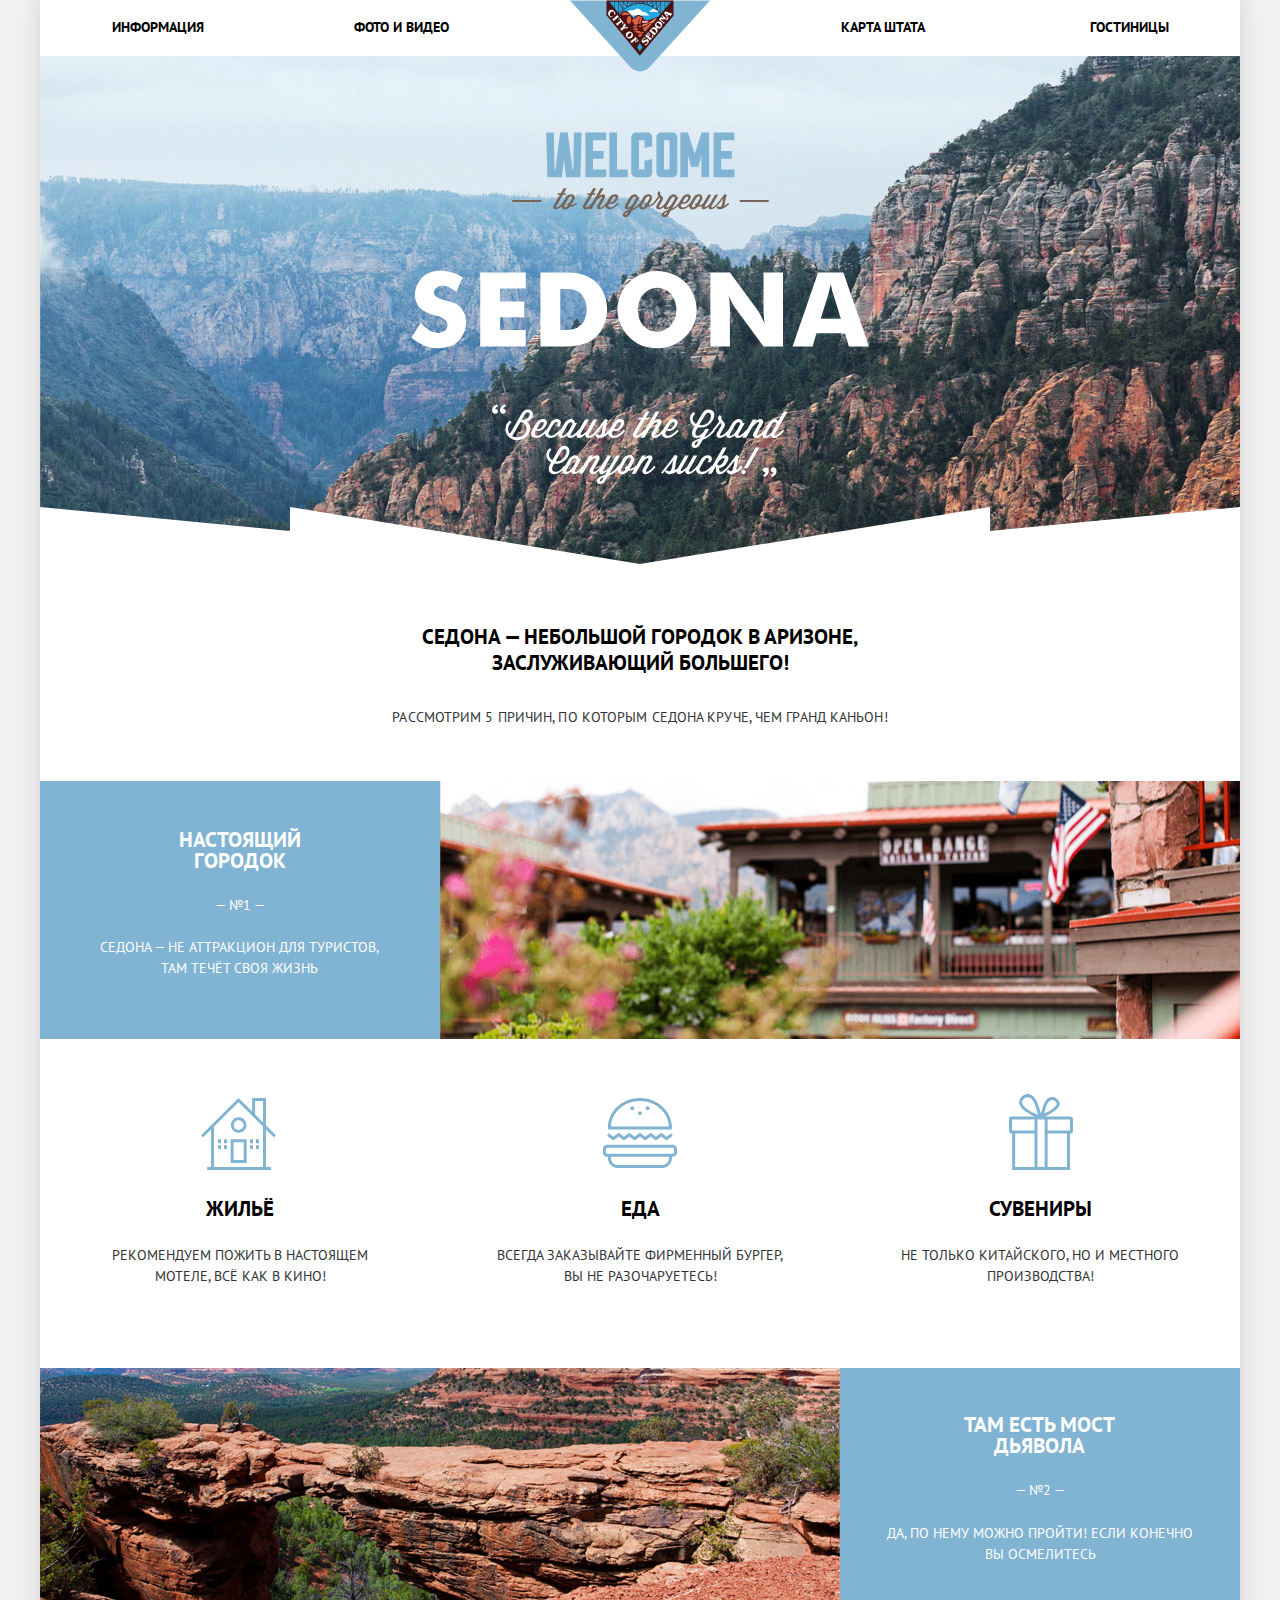
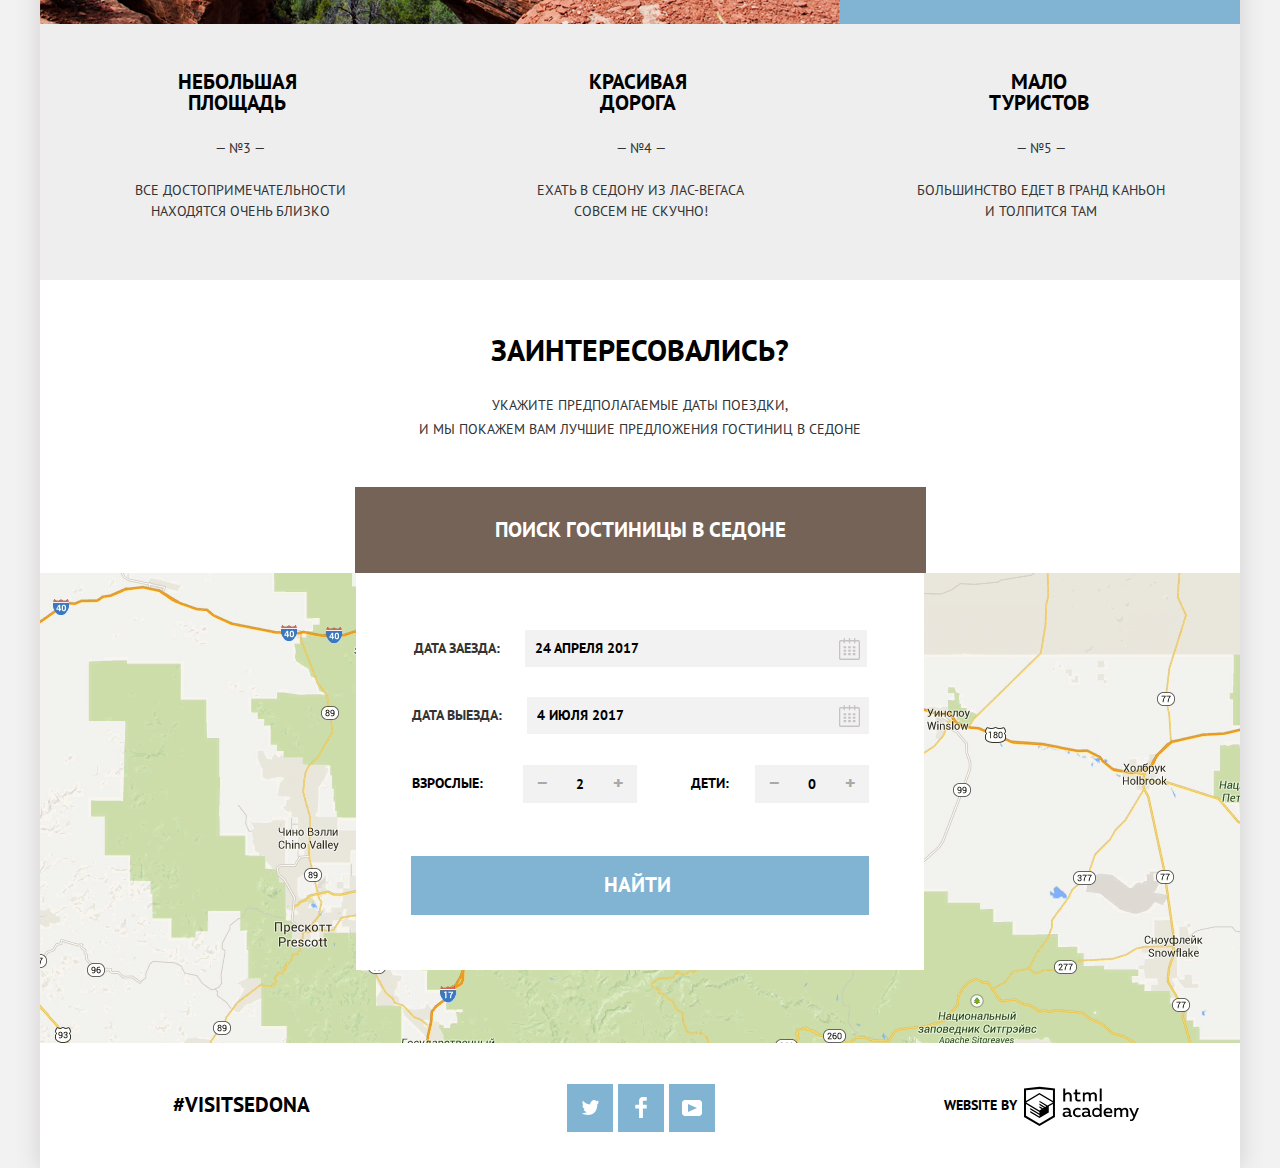
==== commit f9107afd: "Правки 11.09.18(блоки с имг)" ====
--- a/index.html
+++ b/index.html
@@ -56,7 +56,7 @@
           <h2>седона — небольшой городок в аризоне,<br> заслуживающий большего!</h2>
           <p>рассмотрим 5 причин, по которым Седона круче, чем гранд каньон!</p>
         </section>
-
+        
         <section class="true-city">
           <div class="true-city-text">
             <h3>настоящий городок</h3>
@@ -64,8 +64,8 @@
             <p>седона — не аттракцион для туристов, там течёт своя жизнь</p>
           </div>
           <div class="image-city">
-            <img src="img/back2.jpg" class="sedona-town" width="800px" height="256px" alt="sedona-town">
-          </div>    
+            <img src="img/back2.jpg" class="sedona-town" alt="sedona-town">
+          </div>              
         </section>  
 
         <section class="feauters">          
@@ -106,7 +106,7 @@
             </li>              
           </ul>     
         </section> 
-
+        
         <section class="diablo-bridge">
           <div class="diablo-bridge-text">
             <h3>там есть Мост дьявола</h3>         
@@ -114,8 +114,9 @@
             <p> да, по нему можно пройти! Если конечно вы осмелитесь</p>
           </div>
           <div class="image-bridge">
-            <img src="img/back3.jpg" class="bridge" width="800px" height="261px" alt="diablo-bridge">
-          </div>       
+            <img src="img/back3.jpg" class="bridge" alt="diablo-bridge">
+          </div>
+               
         </section> 
       </div>       
 
--- a/css/style.css
+++ b/css/style.css
@@ -92,9 +92,8 @@
 	margin: auto; 
 	text-align: center;
 
-	-webkit-box-shadow: 0px 0px 20px 2px #494848;
-	box-shadow: 0px 0px 20px 2px #494848;
-
+	-webkit-box-shadow: 0px 0px 22px 1px #d3d0d0;
+	box-shadow: 0px 0px 22px 1px #d3d0d0;	
 }
 
 .item-info {
@@ -235,7 +234,7 @@
 	left: -40px;
 
 	width: 18px;
-	height: 18px;	  
+	height: 18px;		
 
 	border: 2px solid #ffffff;
 	border-radius: 4px;
@@ -340,38 +339,24 @@
 }
 
 .true-city {
+	display: flex;
+	align-items: center;
+
+	width: 100%;
 	overflow: hidden;
-
-	display: -webkit-box;
-	display: -ms-flexbox;
-	display: flex;
-	-webkit-box-orient: horizontal;
-	-webkit-box-direction: normal;
-	-ms-flex-direction: row;
-	flex-direction: row;
-	-webkit-box-pack: justify;
-	-ms-flex-pack: justify;
-	justify-content: space-between;
 }	
 
 .true-city-text {
-	display: -webkit-box;
-	display: -ms-flexbox;
-	display: flex;
-
-	-webkit-box-orient: vertical;
-	-webkit-box-direction: normal;
-	-ms-flex-direction: column;
-	flex-direction: column;
-
-	width: 215px;
-
-	-webkit-box-align: center;
-	-ms-flex-align: center;
-
-	align-items: center;
-	padding-left: 92px;
-	margin-top: 31px;
+	padding-top: 46px;
+	box-sizing: border-box;
+	color: #ffffff;
+	background-color: #81b3d2;
+	width: 33.333%;
+	min-height: 256px;
+	padding-right: 35px;
+	padding-bottom: 39px;
+	padding-left: 35px;
+	text-align: center;
 }
 
 .image-city {
@@ -381,13 +366,13 @@
 }
 
 .image-city img {	
-	position: absolute;	
-	transform: translateX(-50%);
-	}
+	position: relative;
+	top: 48%;
+	transform: translateY(-50%);
+}
 
 .true-city-text p {
-	width: 280px;
-	margin-top: 24px;
+	margin: 21px;
 }
 
 .true-city h3,
@@ -397,31 +382,31 @@
 	font-weight: bold;
 	color: #ffffff;
 
-	margin-top: 17px;
+	width: 151px;
+
+	margin: 0;
+	margin-top: 2px;
+	margin-left: 89px;
+	margin-bottom: 24px;
 
 	background-color: #81b3d2;
 }
 
 .diablo-bridge-text {
-	display: -webkit-box;
-	display: -ms-flexbox;
-	display: flex;
-	
-	-webkit-box-orient: vertical;
-	-webkit-box-direction: normal;
-	-ms-flex-direction: column;
-	flex-direction: column;
-	width: 151px;
-	-webkit-box-align: center;
-	-ms-flex-align: center;
-	align-items: center;
-	padding-right: 124px;
-	margin-top: 30px;
+	padding-top: 44px;
+	box-sizing: border-box;
+	color: #ffffff;
+	background-color: #81b3d2;
+	width: 33.333%;
+	min-height: 256px;
+	padding-right: 35px;
+	padding-bottom: 35px;
+	padding-left: 35px;
+	text-align: center;
 }
 
 .diablo-bridge-text p {
-	width: 315px;
-	padding-top: 10px;
+	margin: 22px 4px;
 }
 
 .image-bridge {
@@ -431,8 +416,9 @@
 }
 
 .image-bridge img {
-	position: absolute;	
-	transform: translateX(-66%);
+	position: relative;
+	top: 49%;
+	transform: translateY(-50%);	
 }
 
 .swap {
@@ -442,26 +428,16 @@
 	-webkit-box-orient: vertical;
 	-webkit-box-direction: normal;
 	-ms-flex-direction: column;
-	flex-direction: column;
-	margin-top: -5px;
+	flex-direction: column;	
 }
 
 .diablo-bridge {
+	display: flex;
+	flex-direction: row-reverse;
+	align-items: center;
+
+	width: 100%;
 	overflow: hidden;
-
-	min-height: 256px;
-
-	margin-top: 5px;
-	
-	display: -webkit-box;
-	display: -ms-flexbox;
-	display: flex;
-	-webkit-box-orient: horizontal;
-	-webkit-box-direction: reverse;
-	-ms-flex-direction: row-reverse;
-	flex-direction: row-reverse;
-	-webkit-box-ordinal-group: 0;
-	-ms-flex-order: -1;
 	order: -1;
 }
 
@@ -560,7 +536,7 @@
 	align-items: center;
 
 	margin: 0;
-	margin-top: 25px;	
+	margin-top: 26px;	
 	padding: 0;
 	margin-bottom: 24px;
 	}
@@ -611,7 +587,7 @@
 	background-color: #ffffff;
 	
 	margin: 0;
-	padding-top: 50px;
+	padding-top: 52px;
 }
 
 .searching p {
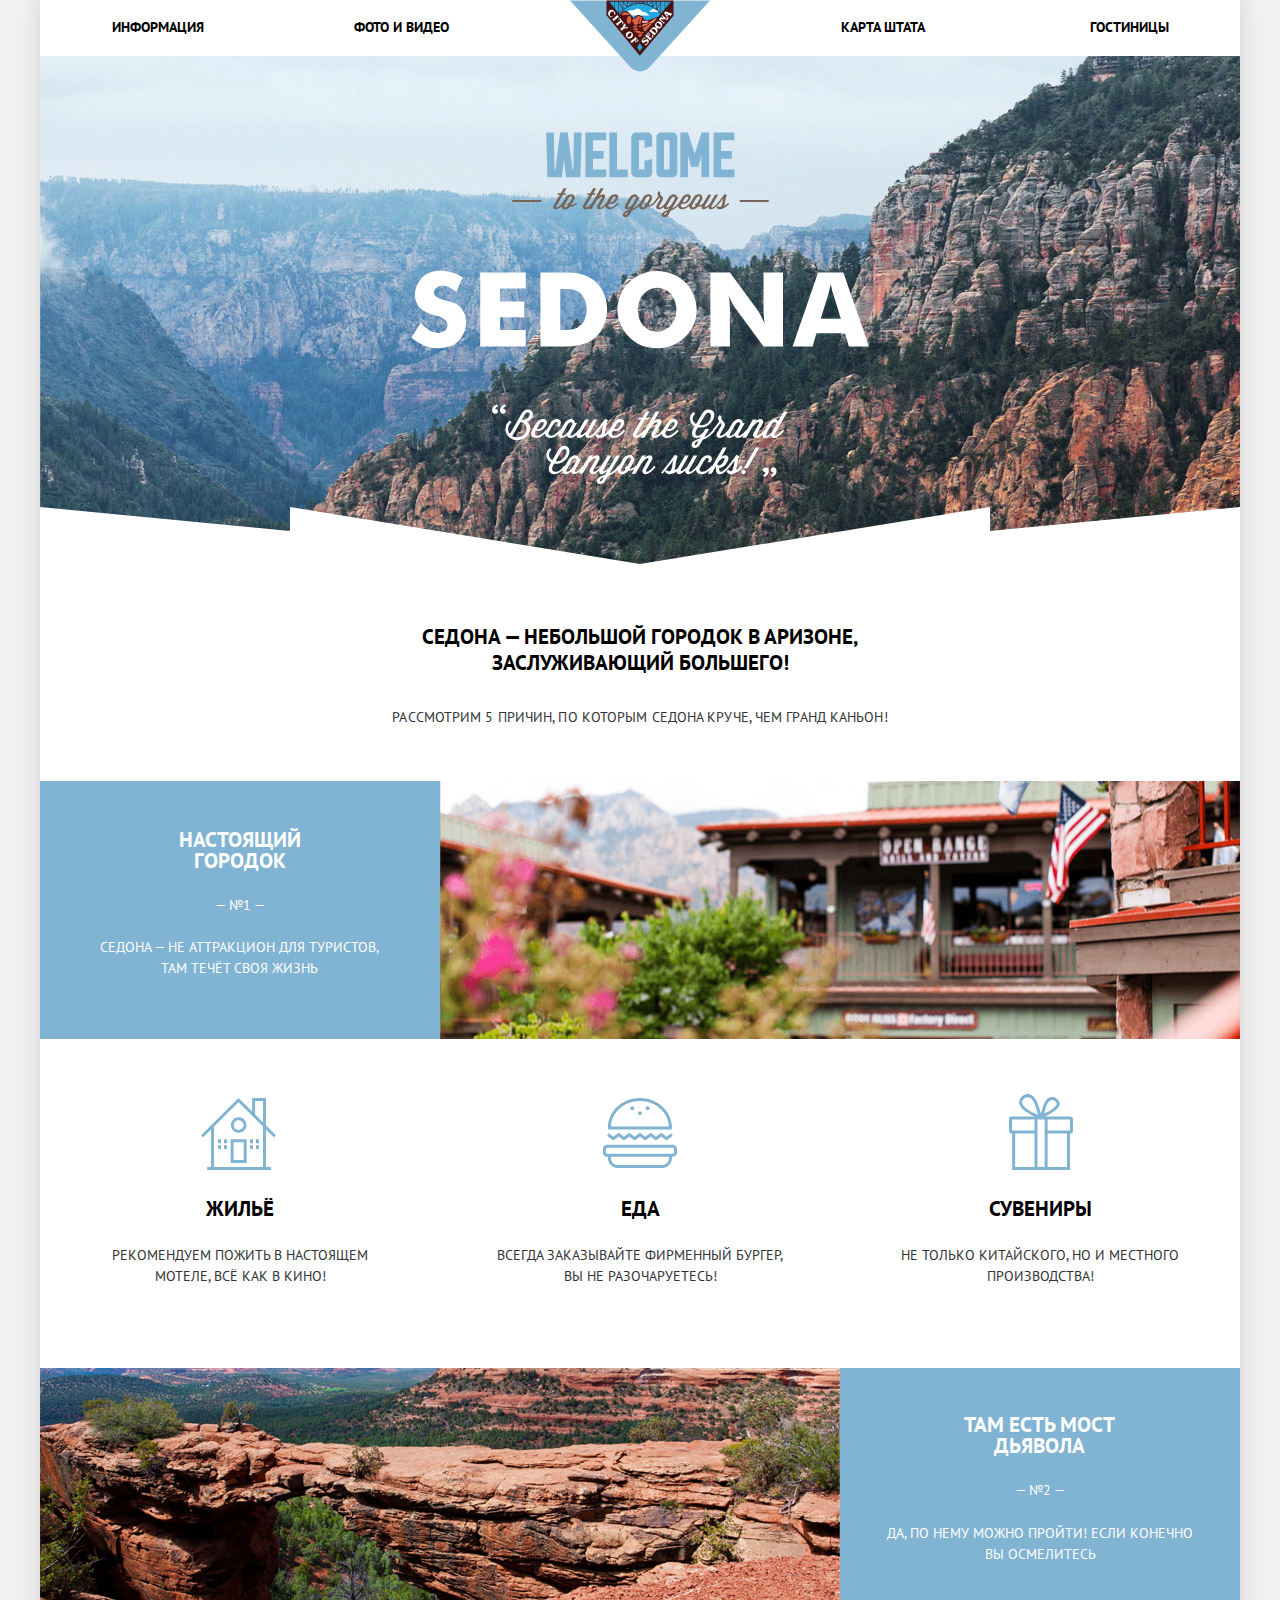
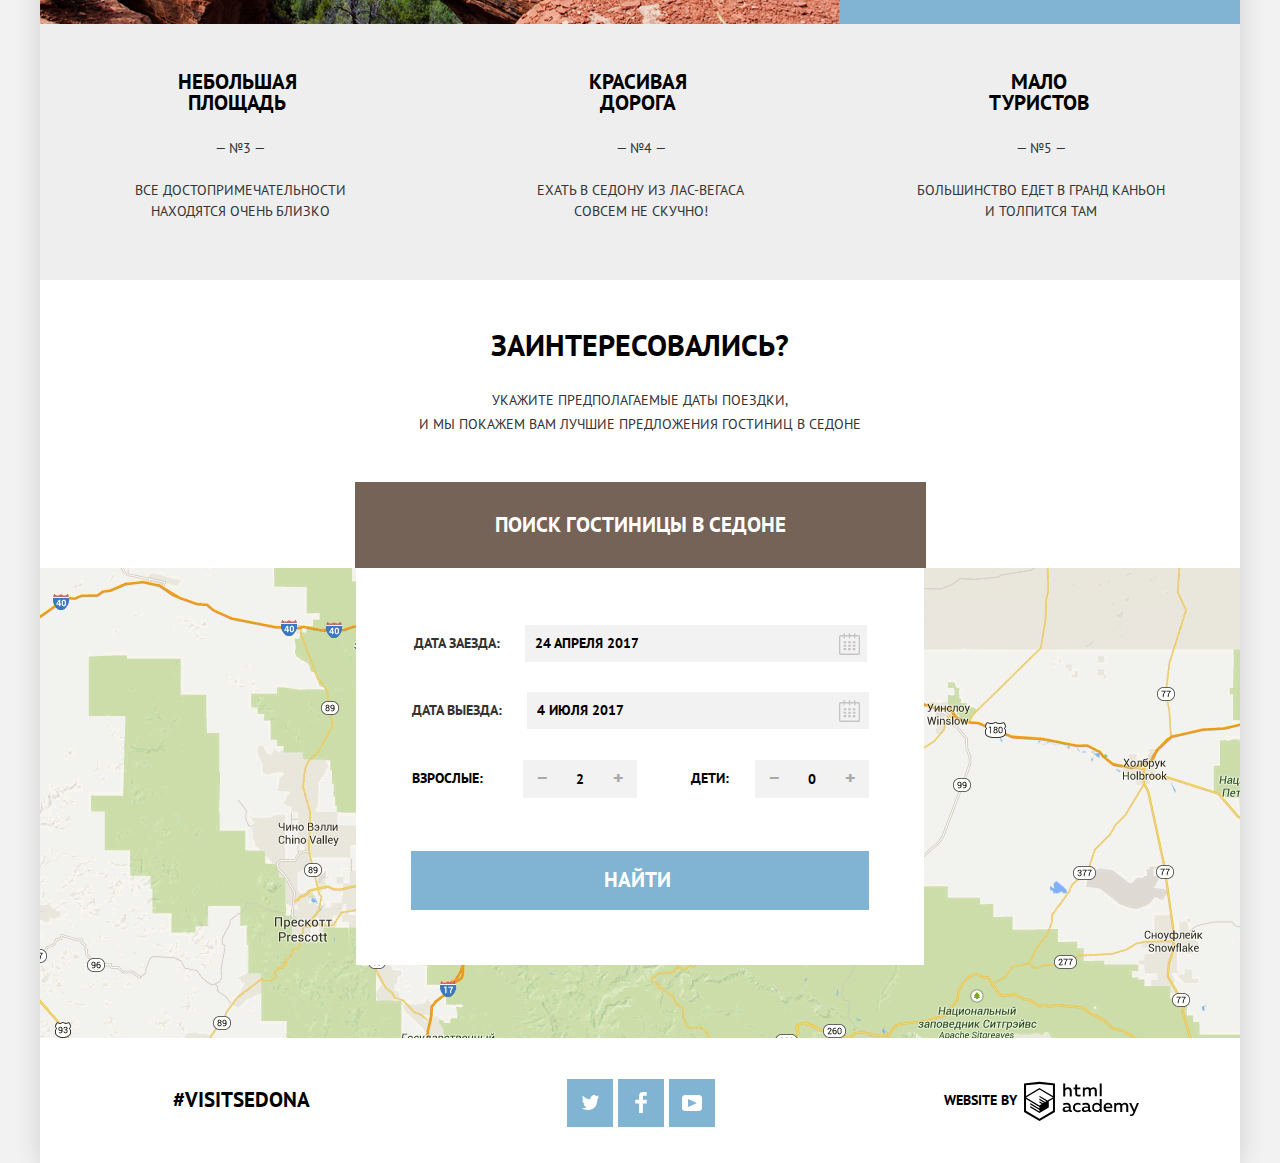
==== commit ce5bdc3f: "правки часть 3(ie)" ====
--- a/index.html
+++ b/index.html
@@ -64,7 +64,7 @@
             <p>седона — не аттракцион для туристов, там течёт своя жизнь</p>
           </div>
           <div class="image-city">
-            <img src="img/back2.jpg" class="sedona-town" alt="sedona-town">
+            <img src="img/back2-2.png" class="sedona-town" alt="sedona-town">
           </div>              
         </section>  
 
--- a/css/style.css
+++ b/css/style.css
@@ -286,6 +286,7 @@
 	font: inherit;
 	color: #ffffff;
 	text-transform: uppercase;
+	padding-bottom: 10px;
 }
 
 .search-hotels legend {
@@ -339,7 +340,11 @@
 }
 
 .true-city {
+	display: -webkit-box;
+	display: -ms-flexbox;
 	display: flex;
+	-webkit-box-align: center;
+	-ms-flex-align: center;
 	align-items: center;
 
 	width: 100%;
@@ -348,6 +353,7 @@
 
 .true-city-text {
 	padding-top: 46px;
+	-webkit-box-sizing: border-box;
 	box-sizing: border-box;
 	color: #ffffff;
 	background-color: #81b3d2;
@@ -368,6 +374,8 @@
 .image-city img {	
 	position: relative;
 	top: 48%;
+	-webkit-transform: translateY(-50%);
+	-ms-transform: translateY(-50%);
 	transform: translateY(-50%);
 }
 
@@ -394,6 +402,7 @@
 
 .diablo-bridge-text {
 	padding-top: 44px;
+	-webkit-box-sizing: border-box;
 	box-sizing: border-box;
 	color: #ffffff;
 	background-color: #81b3d2;
@@ -418,6 +427,8 @@
 .image-bridge img {
 	position: relative;
 	top: 49%;
+	-webkit-transform: translateY(-50%);
+	-ms-transform: translateY(-50%);
 	transform: translateY(-50%);	
 }
 
@@ -432,12 +443,21 @@
 }
 
 .diablo-bridge {
+	display: -webkit-box;
+	display: -ms-flexbox;
 	display: flex;
+	-webkit-box-orient: horizontal;
+	-webkit-box-direction: reverse;
+	-ms-flex-direction: row-reverse;
 	flex-direction: row-reverse;
+	-webkit-box-align: center;
+	-ms-flex-align: center;
 	align-items: center;
 
 	width: 100%;
 	overflow: hidden;
+	-webkit-box-ordinal-group: 0;
+	-ms-flex-order: -1;
 	order: -1;
 }
 
@@ -587,7 +607,7 @@
 	background-color: #ffffff;
 	
 	margin: 0;
-	padding-top: 52px;
+	padding-top: 47px;
 }
 
 .searching p {
@@ -614,7 +634,6 @@
 	transform: translateX(-50%);
 	z-index: 1;
 
-
 	padding-top: 32px;
 	padding-left: 55px;
 	padding-right: 55px;
@@ -630,8 +649,6 @@
 }
 
 .map {
-	position: relative;
-
 	width: 1200px;
 	height: 470px;	
 
@@ -642,14 +659,6 @@
 }
 
 .google-map {
-	position: absolute;
-
-	top: 0;
-	left: 50%;
-	-webkit-transform: translateX(-50%);
-	-ms-transform: translateX(-50%);
-	transform: translateX(-50%);
-
 	width: 100%;
 	height: 100%;
 
@@ -1262,6 +1271,7 @@
 .footer-copyright b {
 	padding-right: 7px;
 	margin-bottom: 9px;
+	display: inline-block;
 }
 
 .visitsedona {
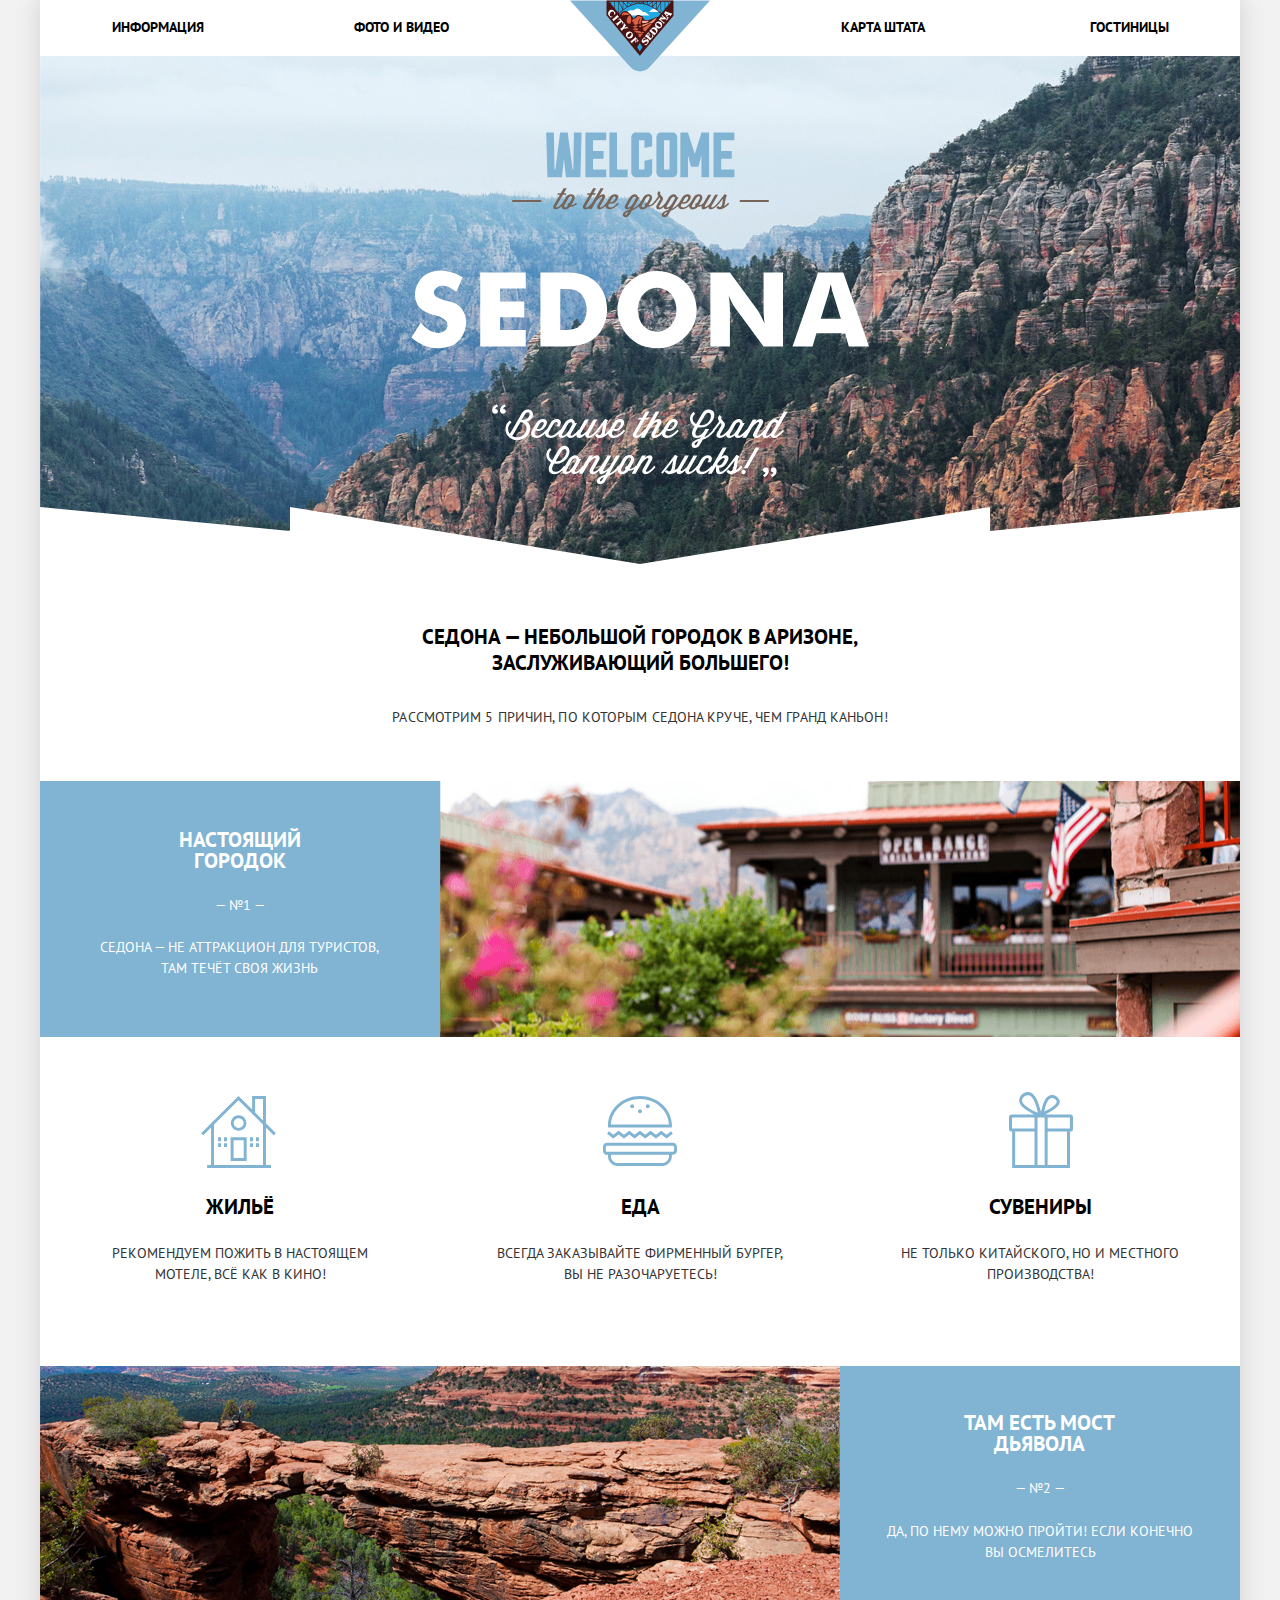
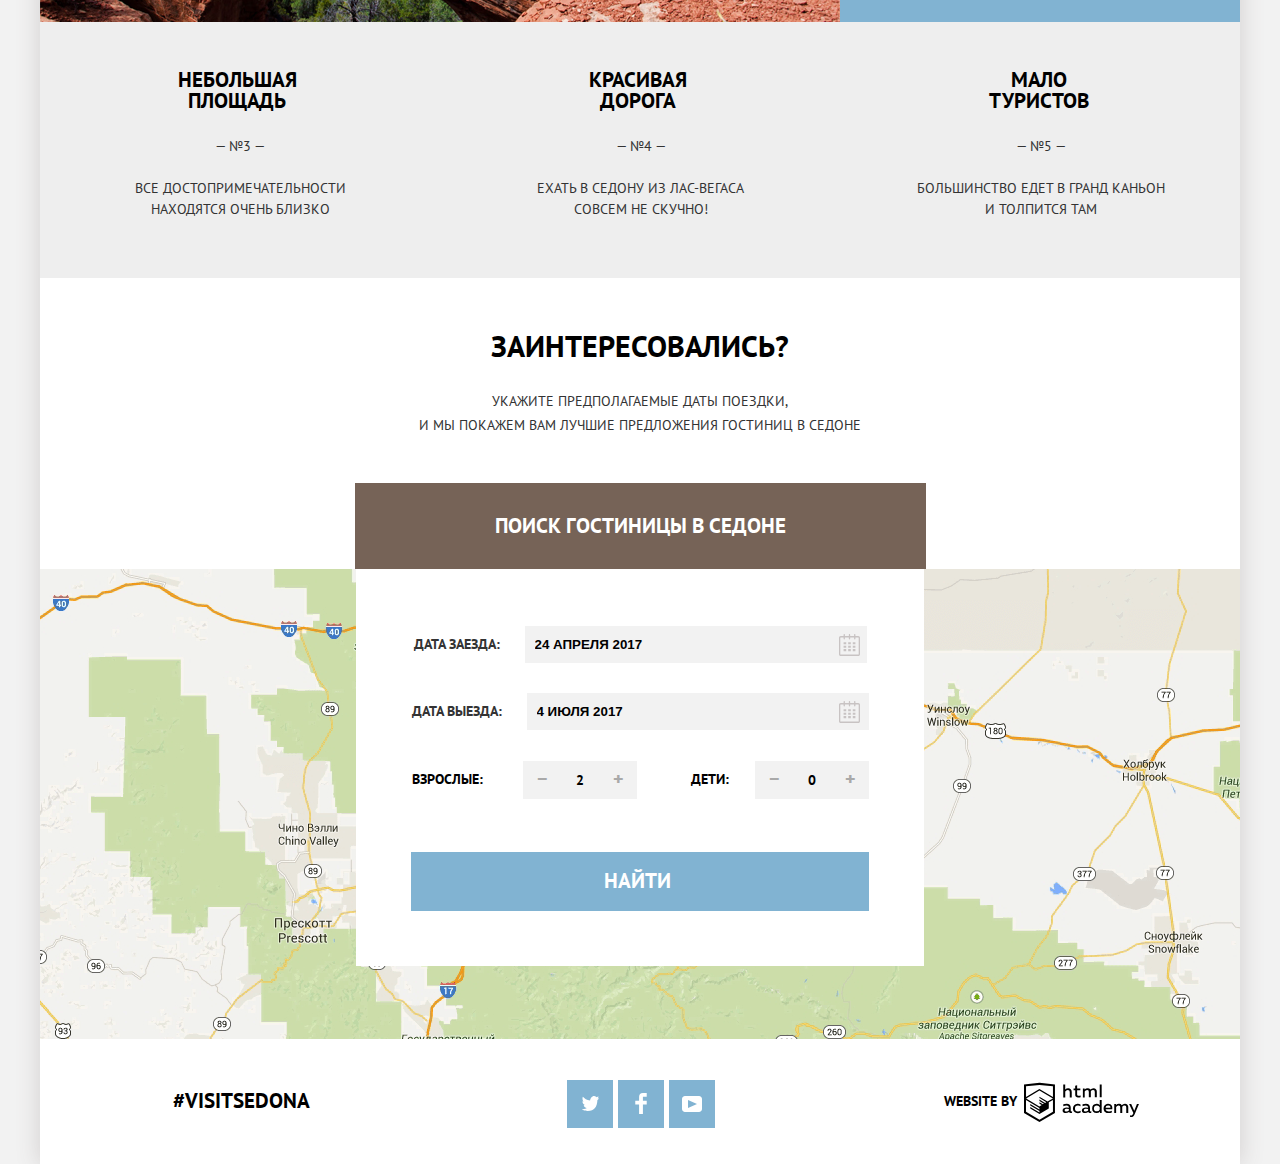
==== commit 7c307d64: "финал v2.0" ====
--- a/index.html
+++ b/index.html
@@ -4,8 +4,8 @@
     <meta charset="utf-8">
     <title>sedona</title>
     <link href="https://fonts.googleapis.com/css?family=PT+Sans:400,700" rel="stylesheet">
-    <link href="css/normalize.css" rel="stylesheet">
-    <link href="css/style.css" rel="stylesheet">      
+    <link href="css/normalize.min.css" rel="stylesheet">
+    <link href="css/style.min.css" rel="stylesheet">      
   </head>
 
   <body>  
@@ -53,7 +53,7 @@
 
       <main class="content">
         <section class="intro">
-          <h2>седона — небольшой городок в аризоне,<br> заслуживающий большего!</h2>
+          <h2>седона — небольшой городок в аризоне, заслуживающий большего!</h2>
           <p>рассмотрим 5 причин, по которым Седона круче, чем гранд каньон!</p>
         </section>
         
@@ -64,7 +64,7 @@
             <p>седона — не аттракцион для туристов, там течёт своя жизнь</p>
           </div>
           <div class="image-city">
-            <img src="img/back2-2.png" class="sedona-town" alt="sedona-town">
+            <img src="img/back2-2.png" class="sedona-town" alt="sedona-town" width="800" height="400">
           </div>              
         </section>  
 
@@ -80,7 +80,7 @@
               <p>всегда заказывайте фирменный бургер, вы не разочаруетесь!</p>
             </li>
             <li class="feauters-item">
-              <h3 class="suvenir">сувениры</h3>
+              <h3 class="souvenir">сувениры</h3>
               <p>не только китайского, но и местного производства!</p>
             </li>
           </ul>
@@ -114,9 +114,8 @@
             <p> да, по нему можно пройти! Если конечно вы осмелитесь</p>
           </div>
           <div class="image-bridge">
-            <img src="img/back3.jpg" class="bridge" alt="diablo-bridge">
-          </div>
-               
+            <img src="img/back3.jpg" class="bridge" alt="diablo-bridge" width="800" height="401">
+          </div>               
         </section> 
       </div>       
 
@@ -199,12 +198,12 @@
         <p class="footer-copyright">
           <b>website by</b> 
           <a class="button" href="https://htmlacademy.ru/intensive/htmlcss">
-            <svg class="htmllogo" id="Layer_1" data-name="Layer 1" xmlns="http://www.w3.org/2000/svg" viewBox="0 0 108.08 36.85"><title>logo-htmlacademy-small1</title><path d="M44.61,26.88a2,2,0,0,0,.55-0.1v1.33a3.25,3.25,0,0,1-1.18.21,1.67,1.67,0,0,1-1.67-1,4.84,4.84,0,0,1-3.14,1.08c-1.51,0-2.91-.83-2.91-2.55,0-2.13,2-2.79,3.71-2.79a11.08,11.08,0,0,1,2.17.25v-0.3c0-1-.76-1.77-2.19-1.77a7.42,7.42,0,0,0-3,.64v-1.7a10.21,10.21,0,0,1,3.19-.55c2.36,0,3.81,1.12,3.81,3.65v3a0.54,0.54,0,0,0,.49.59h0.17Zm-6.44-1.13A1.35,1.35,0,0,0,39.63,27h0.11a3.39,3.39,0,0,0,2.41-1V24.58a9.72,9.72,0,0,0-1.81-.21c-1,0-2.16.33-2.16,1.38h0Zm12.36-6.11a5,5,0,0,1,2.57.64V22a4.08,4.08,0,0,0-2.3-.7,2.75,2.75,0,1,0,0,5.49,5,5,0,0,0,2.43-.64v1.71a6.27,6.27,0,0,1-2.76.57A4.21,4.21,0,0,1,46,24.51q0-.21,0-0.41a4.32,4.32,0,0,1,4.18-4.46h0.38Zm12.17,7.24a2,2,0,0,0,.55-0.1v1.33a3.25,3.25,0,0,1-1.18.21,1.67,1.67,0,0,1-1.67-1,4.84,4.84,0,0,1-3.14,1.08c-1.51,0-2.91-.83-2.91-2.55,0-2.13,2-2.79,3.71-2.79a11.08,11.08,0,0,1,2.17.25v-0.3c0-1-.76-1.77-2.19-1.77a7.42,7.42,0,0,0-3,.64v-1.7a10.21,10.21,0,0,1,3.19-.55c2.36,0,3.81,1.12,3.81,3.65v3a0.54,0.54,0,0,0,.49.59h0.17Zm-6.44-1.13A1.35,1.35,0,0,0,57.73,27h0.11a3.39,3.39,0,0,0,2.41-1V24.58a9.72,9.72,0,0,0-1.81-.21c-1.06,0-2.16.33-2.16,1.38h0ZM73,16V28.2H71.35V26.88a3.88,3.88,0,0,1-3.19,1.54,4.4,4.4,0,0,1,0-8.78,3.81,3.81,0,0,1,3,1.3V16H73Zm-4.53,5.22a2.76,2.76,0,1,0,0,5.52A2.86,2.86,0,0,0,71.15,25V23A2.91,2.91,0,0,0,68.49,21.27ZM79,19.64c3.31,0,4.46,2.68,3.92,5.09H76.7c0.21,1.5,1.67,2.11,3.19,2.11a6.11,6.11,0,0,0,2.64-.59v1.6a7.14,7.14,0,0,1-3,.57C77,28.42,74.78,27,74.78,24a4.18,4.18,0,0,1,4-4.39H79Zm0.09,1.54a2.28,2.28,0,0,0-2.44,2.1v0.06H81.3A2,2,0,0,0,79.13,21.18Zm5.73,7V19.87h1.65v1a3.81,3.81,0,0,1,2.78-1.27A2.86,2.86,0,0,1,91.89,21a4.12,4.12,0,0,1,2.91-1.33A3.06,3.06,0,0,1,98,23V28.2h-1.9V23.05a1.59,1.59,0,0,0-1.42-1.75H94.42a2.8,2.8,0,0,0-2.07,1.12V28.2h-1.9V23.05A1.59,1.59,0,0,0,89,21.31H88.8a3,3,0,0,0-2.21,1.29v5.63H84.86Zm21.31-8.33h1.9l-3.91,9.46c-0.9,2.17-2.09,2.86-3.35,2.86a4.76,4.76,0,0,1-1.1-.14V30.46a2.86,2.86,0,0,0,.85.12c0.9,0,1.58-.64,2.07-1.9l0.17-.42-4-8.4h2l2.86,6.29ZM38.73,1.46V6.22a3.81,3.81,0,0,1,2.7-1.14,3.25,3.25,0,0,1,3.44,3.4v5.15H43V8.72a1.81,1.81,0,0,0-1.61-2h-0.3a2.93,2.93,0,0,0-2.32,1.39v5.52h-1.9V1.46h1.9ZM49.94,2.31v3h3V6.91h-3v3.81c0,1.1.5,1.46,1.58,1.46a4.49,4.49,0,0,0,1.69-.33v1.6A6.8,6.8,0,0,1,51,13.8a2.55,2.55,0,0,1-2.86-2.74V6.89H46.58V5.26h1.5V2.74Zm5.4,11.31V5.28H57v1A3.81,3.81,0,0,1,59.77,5a2.86,2.86,0,0,1,2.6,1.33A4.12,4.12,0,0,1,65.28,5,3.06,3.06,0,0,1,68.44,8.4v5.21h-1.9V8.46a1.59,1.59,0,0,0-1.42-1.75H64.89a2.8,2.8,0,0,0-2.07,1.12v5.78h-1.9V8.46A1.59,1.59,0,0,0,59.5,6.71H59.27A3,3,0,0,0,57.06,8v5.63H55.34ZM71.17,1.45H73V13.6H71.17V1.45ZM14.71,0H14.55L0,1.54V28.21l14.55,8.66,14.55-8.66V1.54Zm12.5,27.1L14.55,34.64,1.9,27.12V16.18l12.59,7.5V25L5.86,19.9v1.31l8.68,5.21v1.39L5.87,22.65V24l8.68,5.21,8.75-5.24V18.31L27.2,16V27.12Zm0-12.53-3.48,2-1.6,1L14.51,13v1.31L21,18.23H21l-0.14.09-1,.54-5.37-3.2V17l4.24,2.52-1,.67-3.2-1.9v1.31l2.1,1.24L14.5,22.1,2,14.65,14.51,7.11Zm0-1.32L14.49,5.76,1.91,13.25v-10L14.56,1.92,27.21,3.25v10h0Z" transform="translate(0 -0.02)" fill=""/></svg>
+            <svg class="html-logo" id="Layer_1" data-name="Layer 1" xmlns="http://www.w3.org/2000/svg" viewBox="0 0 108.08 36.85"><title>logo-htmlacademy-small1</title><path d="M44.61,26.88a2,2,0,0,0,.55-0.1v1.33a3.25,3.25,0,0,1-1.18.21,1.67,1.67,0,0,1-1.67-1,4.84,4.84,0,0,1-3.14,1.08c-1.51,0-2.91-.83-2.91-2.55,0-2.13,2-2.79,3.71-2.79a11.08,11.08,0,0,1,2.17.25v-0.3c0-1-.76-1.77-2.19-1.77a7.42,7.42,0,0,0-3,.64v-1.7a10.21,10.21,0,0,1,3.19-.55c2.36,0,3.81,1.12,3.81,3.65v3a0.54,0.54,0,0,0,.49.59h0.17Zm-6.44-1.13A1.35,1.35,0,0,0,39.63,27h0.11a3.39,3.39,0,0,0,2.41-1V24.58a9.72,9.72,0,0,0-1.81-.21c-1,0-2.16.33-2.16,1.38h0Zm12.36-6.11a5,5,0,0,1,2.57.64V22a4.08,4.08,0,0,0-2.3-.7,2.75,2.75,0,1,0,0,5.49,5,5,0,0,0,2.43-.64v1.71a6.27,6.27,0,0,1-2.76.57A4.21,4.21,0,0,1,46,24.51q0-.21,0-0.41a4.32,4.32,0,0,1,4.18-4.46h0.38Zm12.17,7.24a2,2,0,0,0,.55-0.1v1.33a3.25,3.25,0,0,1-1.18.21,1.67,1.67,0,0,1-1.67-1,4.84,4.84,0,0,1-3.14,1.08c-1.51,0-2.91-.83-2.91-2.55,0-2.13,2-2.79,3.71-2.79a11.08,11.08,0,0,1,2.17.25v-0.3c0-1-.76-1.77-2.19-1.77a7.42,7.42,0,0,0-3,.64v-1.7a10.21,10.21,0,0,1,3.19-.55c2.36,0,3.81,1.12,3.81,3.65v3a0.54,0.54,0,0,0,.49.59h0.17Zm-6.44-1.13A1.35,1.35,0,0,0,57.73,27h0.11a3.39,3.39,0,0,0,2.41-1V24.58a9.72,9.72,0,0,0-1.81-.21c-1.06,0-2.16.33-2.16,1.38h0ZM73,16V28.2H71.35V26.88a3.88,3.88,0,0,1-3.19,1.54,4.4,4.4,0,0,1,0-8.78,3.81,3.81,0,0,1,3,1.3V16H73Zm-4.53,5.22a2.76,2.76,0,1,0,0,5.52A2.86,2.86,0,0,0,71.15,25V23A2.91,2.91,0,0,0,68.49,21.27ZM79,19.64c3.31,0,4.46,2.68,3.92,5.09H76.7c0.21,1.5,1.67,2.11,3.19,2.11a6.11,6.11,0,0,0,2.64-.59v1.6a7.14,7.14,0,0,1-3,.57C77,28.42,74.78,27,74.78,24a4.18,4.18,0,0,1,4-4.39H79Zm0.09,1.54a2.28,2.28,0,0,0-2.44,2.1v0.06H81.3A2,2,0,0,0,79.13,21.18Zm5.73,7V19.87h1.65v1a3.81,3.81,0,0,1,2.78-1.27A2.86,2.86,0,0,1,91.89,21a4.12,4.12,0,0,1,2.91-1.33A3.06,3.06,0,0,1,98,23V28.2h-1.9V23.05a1.59,1.59,0,0,0-1.42-1.75H94.42a2.8,2.8,0,0,0-2.07,1.12V28.2h-1.9V23.05A1.59,1.59,0,0,0,89,21.31H88.8a3,3,0,0,0-2.21,1.29v5.63H84.86Zm21.31-8.33h1.9l-3.91,9.46c-0.9,2.17-2.09,2.86-3.35,2.86a4.76,4.76,0,0,1-1.1-.14V30.46a2.86,2.86,0,0,0,.85.12c0.9,0,1.58-.64,2.07-1.9l0.17-.42-4-8.4h2l2.86,6.29ZM38.73,1.46V6.22a3.81,3.81,0,0,1,2.7-1.14,3.25,3.25,0,0,1,3.44,3.4v5.15H43V8.72a1.81,1.81,0,0,0-1.61-2h-0.3a2.93,2.93,0,0,0-2.32,1.39v5.52h-1.9V1.46h1.9ZM49.94,2.31v3h3V6.91h-3v3.81c0,1.1.5,1.46,1.58,1.46a4.49,4.49,0,0,0,1.69-.33v1.6A6.8,6.8,0,0,1,51,13.8a2.55,2.55,0,0,1-2.86-2.74V6.89H46.58V5.26h1.5V2.74Zm5.4,11.31V5.28H57v1A3.81,3.81,0,0,1,59.77,5a2.86,2.86,0,0,1,2.6,1.33A4.12,4.12,0,0,1,65.28,5,3.06,3.06,0,0,1,68.44,8.4v5.21h-1.9V8.46a1.59,1.59,0,0,0-1.42-1.75H64.89a2.8,2.8,0,0,0-2.07,1.12v5.78h-1.9V8.46A1.59,1.59,0,0,0,59.5,6.71H59.27A3,3,0,0,0,57.06,8v5.63H55.34ZM71.17,1.45H73V13.6H71.17V1.45ZM14.71,0H14.55L0,1.54V28.21l14.55,8.66,14.55-8.66V1.54Zm12.5,27.1L14.55,34.64,1.9,27.12V16.18l12.59,7.5V25L5.86,19.9v1.31l8.68,5.21v1.39L5.87,22.65V24l8.68,5.21,8.75-5.24V18.31L27.2,16V27.12Zm0-12.53-3.48,2-1.6,1L14.51,13v1.31L21,18.23H21l-0.14.09-1,.54-5.37-3.2V17l4.24,2.52-1,.67-3.2-1.9v1.31l2.1,1.24L14.5,22.1,2,14.65,14.51,7.11Zm0-1.32L14.49,5.76,1.91,13.25v-10L14.56,1.92,27.21,3.25v10h0Z" transform="translate(0 -0.02)" fill=""/></svg>
           </a>
         </p>
       </footer> 
     </div>  
-    <script src="js/script.js"></script>         
+    <script src="js/script.min.js"></script>         
   </body>   
 </html>
 
--- a/css/style.min.css
+++ b/css/style.min.css
@@ -0,0 +1 @@
+.catalog .button-booking,.catalog .button-details,.field-range,.search,.searching-button,.show,body{text-transform:uppercase}body{margin:0;padding:0;font-family:"PT Sans",Arial,sans-serif;font-size:14px;line-height:21px;font-weight:400;color:#fff;background-color:#f2f2f2}.main-header a,h1{color:#000}.catalog ul,.causes ul,.feauters ul,.main-footer ul,.main-header ul,.search-hotels ul{list-style:none}a{text-decoration:none}img{max-width:100%;height:auto}.visually-hidden:not(:focus):not(:active){position:absolute;width:1px;height:1px;margin:-1px;border:0;padding:0;white-space:nowrap;-webkit-clip-path:inset(100%);clip-path:inset(100%);clip:rect(0 0 0 0);overflow:hidden}.header-navigation{position:relative;z-index:1}.catalog-name a:hover,.header-navigation .info:hover,.header-navigation .map-state:hover,.header-navigation .navigation-hotels:hover,.header-navigation .photo:hover{color:#81b3d2}.header-navigation .info:active,.header-navigation .map-state:active,.header-navigation .navigation-hotels:active,.header-navigation .photo:active{color:#dadada}.header-navigation .info:visited,.header-navigation .map-state:visited,.header-navigation .navigation-hotels-current,.header-navigation .photo:visited{color:#86766b}.container{width:1200px;margin:auto;text-align:center;-webkit-box-shadow:0 0 22px 1px #d3d0d0;box-shadow:0 0 22px 1px #d3d0d0}.item-info,.item-photo{width:238px;text-align:left}.item-map-state{width:238px;margin-left:91px;text-align:right}.item-nav{width:240px;text-align:right}.site-navigation{padding:14px 25px 14px 72px;margin:0;text-align:left}.site-navigation li{display:inline-block}.site-navigation a{display:block;padding-bottom:2px}.main-logo{position:absolute;top:0;left:50%;-webkit-transform:translateX(-50%);-ms-transform:translateX(-50%);transform:translateX(-50%)}.interest .searching,.main-footer b,.main-header{font-size:14px;line-height:26px;font-weight:700;color:#000;background-color:#fff}.feauters-list{position:relative;margin:0;padding-left:0;padding-top:138px;padding-bottom:67px;background-color:#fff;display:-webkit-box;display:-ms-flexbox;display:flex;-ms-flex-pack:distribute;justify-content:space-around}.filter,.true-city{display:-webkit-box;display:-ms-flexbox}.feauters-item{width:300px}.filter{display:flex;min-height:215px;background-color:#f8f5f2;background-image:url(../img/main-back-inner.jpg);background-position:center -292px;background-repeat:no-repeat;background-size:1200px 800px}.label-check{position:relative;cursor:pointer}.label-check input[type=checkbox]+.checkbox-hotel,.label-check input[type=checkbox]+.checkbox-motel,.label-check input[type=checkbox]+.checkbox-parking,.label-check input[type=checkbox]+.checkbox-pool{position:absolute;top:1px;left:-40px;width:18px;height:18px;border:2px solid #fff;border-radius:4px}.label-check input[type=checkbox]+.checkbox-apartments,.label-check input[type=checkbox]+.checkbox-wifi{position:absolute;top:-2px;left:-40px;width:18px;height:18px;border:2px solid #fff;border-radius:4px}.label-check input[type=checkbox]:checked+.checkbox-apartments::before,.label-check input[type=checkbox]:checked+.checkbox-hotel::before,.label-check input[type=checkbox]:checked+.checkbox-motel::before,.label-check input[type=checkbox]:checked+.checkbox-parking::before,.label-check input[type=checkbox]:checked+.checkbox-pool::before,.label-check input[type=checkbox]:checked+.checkbox-wifi::before{content:"";position:absolute;-webkit-transform:rotate(45deg);-ms-transform:rotate(45deg);transform:rotate(45deg);left:14px;top:-3px;height:20px;width:4px;background-color:#fff;-webkit-box-shadow:0 0 0 1.5px #5d87af;box-shadow:0 0 0 1.5px #5d87af}.label-check input[type=checkbox]:checked+.checkbox-apartments::after,.label-check input[type=checkbox]:checked+.checkbox-hotel::after,.label-check input[type=checkbox]:checked+.checkbox-motel::after,.label-check input[type=checkbox]:checked+.checkbox-parking::after,.label-check input[type=checkbox]:checked+.checkbox-pool::after,.label-check input[type=checkbox]:checked+.checkbox-wifi::after{content:"";position:absolute;top:5px;left:5px;width:4px;height:9px;-webkit-transform:rotate(-45deg);-ms-transform:rotate(-45deg);transform:rotate(-45deg);background-color:#fff}.image-bridge,.image-city{height:256px;position:relative}.filter input[type=text]{font:inherit;color:#fff;text-transform:uppercase;padding-bottom:10px}.search-hotels legend{font-size:16px;line-height:21px;color:#fff;padding-top:27px}.intro h2,.intro p,.main-footer{line-height:26px;background-color:#fff}.type-lodging{padding-right:88px}.lodging-list{padding-left:42px}.type-infrastructure{padding-right:44px}.intro h2,.main-footer{font-size:21px;font-weight:700;color:#000}.intro h2{display:inline-block;vertical-align:middle;width:450px}.intro{padding-top:43px;padding-bottom:37px;background-color:#fff}.intro p{margin-top:10px;letter-spacing:.1px;font-size:14px;color:#333}.diablo-bridge,.diablo-bridge h3,.diablo-bridge-text,.true-city,.true-city h3,.true-city-text{background-color:#81b3d2;color:#fff}.true-city{display:flex;-webkit-box-align:center;-ms-flex-align:center;align-items:center;width:100%;overflow:hidden}.diablo-bridge,.swap{display:-webkit-box;display:-ms-flexbox}.true-city-text{-webkit-box-sizing:border-box;box-sizing:border-box;width:33.333%;min-height:256px;text-align:center;padding:46px 35px 37px}.image-city{width:66.666%}.image-city img{position:relative;top:48%;-webkit-transform:translateY(-50%);-ms-transform:translateY(-50%);transform:translateY(-50%)}.true-city-text p{margin:21px}.diablo-bridge h3,.true-city h3{font-size:21px;line-height:21px;font-weight:700;width:151px;margin:2px 0 24px 89px}.diablo-bridge-text{-webkit-box-sizing:border-box;box-sizing:border-box;width:33.333%;min-height:256px;text-align:center;padding:44px 35px 35px}.diablo-bridge-text p{margin:22px 4px}.image-bridge{width:66.666%}.image-bridge img{position:relative;top:49%;-webkit-transform:translateY(-50%);-ms-transform:translateY(-50%);transform:translateY(-50%)}.swap{display:flex;-webkit-box-orient:vertical;-webkit-box-direction:normal;-ms-flex-direction:column;flex-direction:column}.diablo-bridge{display:flex;-webkit-box-orient:horizontal;-webkit-box-direction:reverse;-ms-flex-direction:row-reverse;flex-direction:row-reverse;-webkit-box-align:center;-ms-flex-align:center;align-items:center;width:100%;overflow:hidden;-webkit-box-ordinal-group:0;-ms-flex-order:-1;order:-1}.causes-list,.people{display:-webkit-box;display:-ms-flexbox}.diablo-bridge,.true-city{font-size:14px;line-height:21px}.feauters h3,.feauters p{line-height:21px;background-color:#fff}.number span{font-size:14px;line-height:21px;color:#fff}.feauters h3{font-size:21px;font-weight:700;color:#000;padding-bottom:5px}.causes,.feauters p{font-size:14px;color:#333}.house:before{content:"";position:absolute;top:59px;left:161px;width:76px;height:74px;background-image:url(../img/icon-1.svg);background-repeat:no-repeat;background-position:0 0}.eat:before,.souvenir:before{position:absolute;width:75px;background-position:0 0;background-repeat:no-repeat;content:""}.eat:before{top:59px;left:563px;height:70px;background-image:url(../img/icon-3.svg)}.souvenir:before{right:156px;top:55px;height:76px;background-image:url(../img/icon-2.svg)}.causes,.causes h3{line-height:21px;background-color:#eee}.causes-list{display:flex;-ms-flex-pack:distribute;justify-content:space-around;-webkit-box-align:center;-ms-flex-align:center;align-items:center;margin:26px 0 24px;padding:0}.causes h3{font-size:21px;font-weight:700;color:#000;width:125px;margin-left:65px;margin-bottom:25px}.interest,.interest h2,.interest p,.map{background-color:#fff}.causes-list li{width:261px;margin-bottom:20px}.causes-list p{padding-top:7px}.causes-list li:last-child{width:259px}.interest p{font-size:14px;line-height:24px;color:#333;font-weight:inherit;margin:0}.interest h2{font-size:30px;line-height:36px;font-weight:700;color:#000;margin:0;padding-top:50px}.searching p{margin:0}.interest{position:relative}.searching{display:none;position:absolute;-webkit-box-sizing:border-box;box-sizing:border-box;left:50%;-webkit-transform:translateX(-50%);-ms-transform:translateX(-50%);transform:translateX(-50%);z-index:1;padding:32px 55px 55px}.calendar1,.calendar2{left:483px;fill:#c8c3c3}.searching-script{display:block}.interest label{padding-right:21px}.map{width:1200px;height:470px;background-image:url(../img/map.png);background-repeat:no-repeat;background-position:0 0}.google-map{width:100%;height:100%;border:none}.searching-button{font-family:inherit;font-size:21px;line-height:26px;font-weight:700;color:#fff;background-color:#766357;padding:30px 140px;margin-top:30px;border:none}.people-arrival,.people-arrival1{margin-top:-5px}.arrival-date,.departure-date{position:relative;width:302px;height:35px;padding-left:10px;padding-right:30px;background-color:#f2f2f2;border:none}.people{display:flex;-webkit-box-pack:end;-ms-flex-pack:end;justify-content:flex-end}.people-arrival,.people-arrival1{font-size:0}.adults-number,.kids-number,.minus,.plus{width:38px;height:38px;font-weight:700;line-height:21px;font-size:14px;-webkit-box-sizing:border-box;box-sizing:border-box;border:0;background-color:#f2f2f2;font-family:"PT Sans",Arial,sans-serif;text-align:center;color:#000;display:inline-block;vertical-align:top}.catalog b,.search{font-family:inherit}.arrival-date::-webkit-input-placeholder,.departure-date::-webkit-input-placeholder{font-family:inherit;font-size:inherit;font-weight:700;color:#000;text-transform:uppercase}.arrival-date:-ms-input-placeholder,.departure-date:-ms-input-placeholder{font-family:inherit;font-size:inherit;font-weight:700;color:#000;text-transform:uppercase}.arrival-date::-ms-input-placeholder,.departure-date::-ms-input-placeholder{font-family:inherit;font-size:inherit;font-weight:700;color:#000;text-transform:uppercase}.arrival-date::placeholder,.departure-date::placeholder{font-family:inherit;font-size:inherit;font-weight:700;color:#000;text-transform:uppercase}.minus,.plus{font-size:20px;font-weight:700;color:#a9a9a9}.minus:hover,.plus:hover{color:#000}.minus:active,.plus:active{color:#81b3d2}label.adult{padding-right:40px}.people-arrival{padding-right:54px}label.kid{padding-right:26px}.searching-button:active{background-color:rgba(80,62,51);color:rgba(255,255,255,.3)}.interest input{background-color:#f2f2f2}.arrival-date:hover,.departure-date:hover{background-color:#ebebeb}.arrival-date:focus,.departure-date:focus{width:298px;height:31px;background-color:#fff;border:2px solid #eee}.item-departure-date{padding-top:14px;padding-bottom:36px}.item-arrival-date,.text-interest{padding-top:25px;padding-bottom:16px}.search{font-size:21px;line-height:26px;font-weight:700;color:#fff;text-align:center;vertical-align:middle;background-color:#81b3d2;border:none;margin-top:53px;padding:16px 198px 17px 193px}.catalog .button-booking,.catalog .button-details,.catalog b{font-size:14px;line-height:21px}.search:hover{background-color:#669ec0}.search:active{color:rgba(255,255,255,.3);background-color:#5496bd}.field-infrastructure{width:175px;border:none;margin-right:0;margin-left:72px;padding:0}.field-lodging{width:175px;border:none;margin-left:79px;padding:0}.field-lodging li,.infrastructure-list li{display:-webkit-box;display:-ms-flexbox;display:flex;-webkit-box-orient:horizontal;-webkit-box-direction:normal;-ms-flex-direction:row;flex-direction:row;-webkit-box-pack:start;-ms-flex-pack:start;justify-content:flex-start;padding-top:9px;min-height:38px}.main-footer,.sorting{-webkit-box-align:center}.field-range{color:#fff;margin-left:298px;border:none}.catalog-list{margin:0;padding:0}.catalog-item-amara{padding-left:72px;padding-top:16px}.catalog-decoration{-webkit-box-sizing:border-box;box-sizing:border-box;text-align:left;padding-left:13px}.catalog-item-amara .catalog-name{margin:9px 0 8px 18px}.catalog-item-amara .buttons-details{margin-left:17px;margin-top:13px}.catalog-item-amara .text-catalog{display:block;margin-left:17px}.catalog-item-desert{margin-top:11px;padding-top:14px;padding-left:72px}.catalog-item-amara b{padding-right:36px}.catalog-item-desert .catalog-name,.catalog-item-poco .catalog-name{padding-left:17px;margin:9px 0 8px}.catalog-item-desert .text-catalog{margin-left:17px}.catalog-item-desert b{padding-right:60px}.catalog-item-poco b{padding:0 17px 0 0}.catalog-item-poco{padding-top:19px;padding-left:72px;padding-bottom:9px;margin-top:6px;border-bottom:2px solid #f2f2f2}.catalog-item-poco .text-catalog{padding-left:17px}.solo-rating{display:block}.catalog{background-color:#fff}.catalog-item-desert .buttons-details,.catalog-item-poco .buttons-details{margin-top:13px;margin-left:17px}.catalog .button-details{font-weight:700;color:#fff;display:inline-block;padding:3px 17px;margin-right:3px;background-color:#81b3d2}.catalog .button-details:hover{background-color:#669ec0}.catalog .button-details:active{color:rgba(255,255,255,.3);background-color:#5496bd}.catalog .button-booking{font-weight:700;color:#fff;display:inline-block;padding:3px 16px;background-color:#766357}.catalog .button-booking:hover,.searching-button:hover{background-color:#604e43}.catalog .button-booking:active{color:rgba(255,255,255,.3);background-color:#503e33}.catalog b{color:#929292}.catalog a,.results{font-size:21px;line-height:26px;font-weight:700;color:#000}.catalog span{font-size:14px;line-height:21px;color:#666;background-color:#f2f2f2;display:inline-block;text-align:center;width:110px;margin-top:41px;margin-left:26px;margin-right:8px;padding:3px 0}.hero,.sorting-results{position:relative;background-color:#fff}.catalog li{display:-webkit-box;display:-ms-flexbox;display:flex;border-top:2px solid #f6f6f6;color:#a2a2a2}.sorting,.sorting-results{display:-webkit-box;display:-ms-flexbox}.sort.sorting-rating{margin-left:29px;padding-top:9px}.sort.sorting-type{margin-left:29px;padding-top:10px}.sorting-price.sort{margin-left:42px;padding-top:10px;color:#81b3d2;border:none}.sorting-results{display:flex;padding-left:72px;padding-top:7px;padding-bottom:10px}.sorting{display:flex;-ms-flex-align:center;align-items:center;padding-left:45px}.footer-social-inner ul,.main-footer{display:-webkit-box;display:-ms-flexbox}.sort-items{margin-top:5px}.sorting p{font-size:12px;line-height:18px;color:#000;margin-top:17px;padding-left:3px}.sorting-price,.sorting-rating,.sorting-type{font-size:12px;line-height:18px;color:#d8d8d8;border-bottom:1px dashed #81b3d2}.sorting-price:hover,.sorting-rating:hover,.sorting-type:hover{color:#81b3d2;border-bottom:1px dashed #81b3d2}.sorting-price:active,.sorting-rating:active,.sorting-type:active{color:#000;border:none}.sorting-price:focus,.sorting-rating:focus,.sorting-type:focus{color:#81b3d2;border:none}.catalog-name a:active{color:#d8d8d8}.hero{height:508px;background-image:url(../img/main-backg.jpg);background-repeat:no-repeat;background-position:0 -42px}.calendar1,.calendar2,.icon-up{position:absolute}.main-footer{display:flex;-ms-flex-align:center;align-items:center;-webkit-box-pack:justify;-ms-flex-pack:justify;justify-content:space-between}.footer-social-inner ul{display:flex;width:150px;margin:0 auto;padding:0 5px}.footer-social ul,.social-button{display:-webkit-box;display:-ms-flexbox}.footer-social ul{display:flex;width:150px;margin:0 auto;padding:5px 5px 0}.footer-social li,.footer-social-inner li{margin-right:5px}.social-button{display:flex;-webkit-box-align:center;-ms-flex-align:center;align-items:center;-webkit-box-pack:center;-ms-flex-pack:center;justify-content:center;width:46px;height:48px;background-color:#81b3d2;margin:36px 0}.social-button:hover{background-color:#669ec0}.social-button:active{background-color:#5496bd}.footer-copyright{display:-webkit-box;display:-ms-flexbox;display:flex;-webkit-box-pack:center;-ms-flex-pack:center;justify-content:center;-webkit-box-align:center;-ms-flex-align:center;align-items:center;margin:8px 101px 0 0}.footer-copyright b{padding-right:7px;margin-bottom:9px;display:inline-block}.visitsedona{margin:0 30px 0 133px;color:#000}.sedona-logo{width:140px;height:72px}.calendar1{top:65px}.calendar2{top:132px}.calendar1:hover,.calendar2:hover{fill:#484848}.calendar1:active,.calendar2:active{fill:#a4c8df}.html-logo{width:115px;height:41px}.html-logo:hover{fill:#81b3d2}.html-logo:active{fill:#bdbbbc}.icon-up{right:96px;top:40px;fill:#cacaca}.icon-down,.icon-down.active{top:39px;right:73px;position:absolute}.icon-down.active{fill:#81b3d2}.icon-down{fill:#cacaca}.icon-down:hover,.icon-up:hover{fill:#231f20}.icon-down:active,.icon-down:focus,.icon-up:active,.icon-up:focus{fill:#81b3d2}.social-button-svg{fill:#fff}.social-button-svg:active{fill:#88b6d1}.welcome{margin-top:76px;width:459px;height:353px}.hero:before{content:"";position:absolute;width:1200px;height:70px;bottom:-13px;left:0;background-image:url(../img/intro-mask.svg);background-position:0 0;background-repeat:no-repeat}.rating-stars-catalog{text-align:right;margin-top:12px;margin-right:7px}.rating-stars-catalog li{display:inline-block;border:none}.rating-stars{margin-left:auto;margin-right:64px}.stars{width:17px;height:18px;margin-left:4px}.field-range-title{margin-bottom:4px;padding-right:135px;font-weight:600;font-size:16px;line-height:21px}.price-controls{position:relative;height:34px;margin-bottom:20px;font-size:0;border:2px solid #fff;border-radius:2px}.price-controls::after{content:"";position:absolute;top:50%;left:50%;width:2px;height:22px;background:#fff;-webkit-transform:translate(-50%,-50%);-ms-transform:translate(-50%,-50%);transform:translate(-50%,-50%)}.price-controls label{display:inline-block;font-size:14px;line-height:38px;vertical-align:top;cursor:pointer}.catalog-item-amara img,.catalog-item-desert img,.catalog-item-poco img{margin:14px 0}.price-controls .max-price,.price-controls .min-price{padding-left:53px;padding-right:5px;margin-top:-3px}.price-controls input{width:66px;margin:0;color:inherit;font:inherit;background:0 0;border:none}.range-controls{position:relative;margin-bottom:32px}.range-controls .scale{height:2px;background:rgba(255,255,255,.3)}.range-controls .bar{width:80%;height:2px;background:#fff}.range-toggle{position:absolute;top:-9px;width:4px;height:4px;background:#ababab;border:8px solid #fff;border-radius:50%;-webkit-box-shadow:0 2px 1px 0 rgba(0,1,1,.2);box-shadow:0 2px 1px 0 rgba(0,1,1,.2);cursor:pointer}.range-toggle:hover{background:#1c4f80;width:5px;height:5px}.range-toggle-min{left:0}.range-toggle-max{left:80%}.show{display:block;margin-left:85px;margin-top:-2px;padding:6px 34px;font-size:14px;line-height:20px;color:#fff;background:0 0;border:2px solid #fff;border-radius:2px;cursor:pointer}.show:hover{color:#000;background:#fff}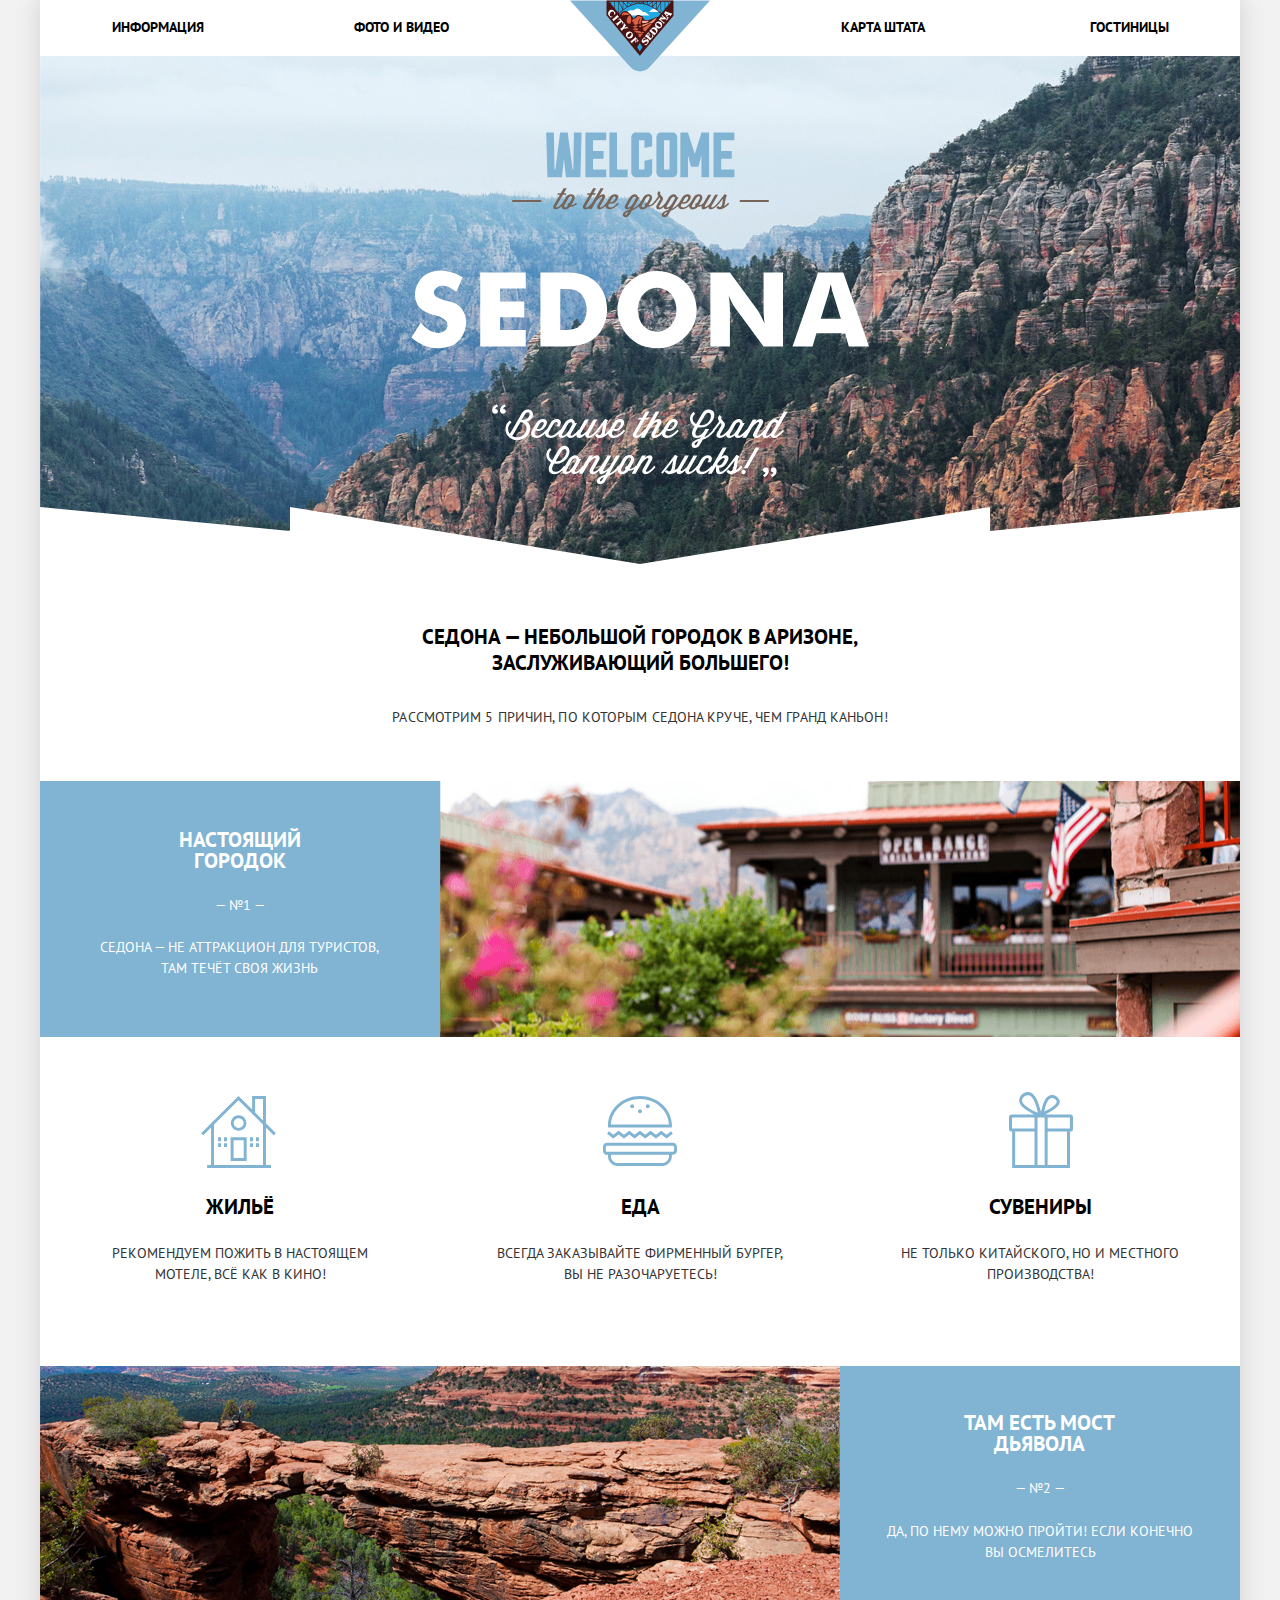
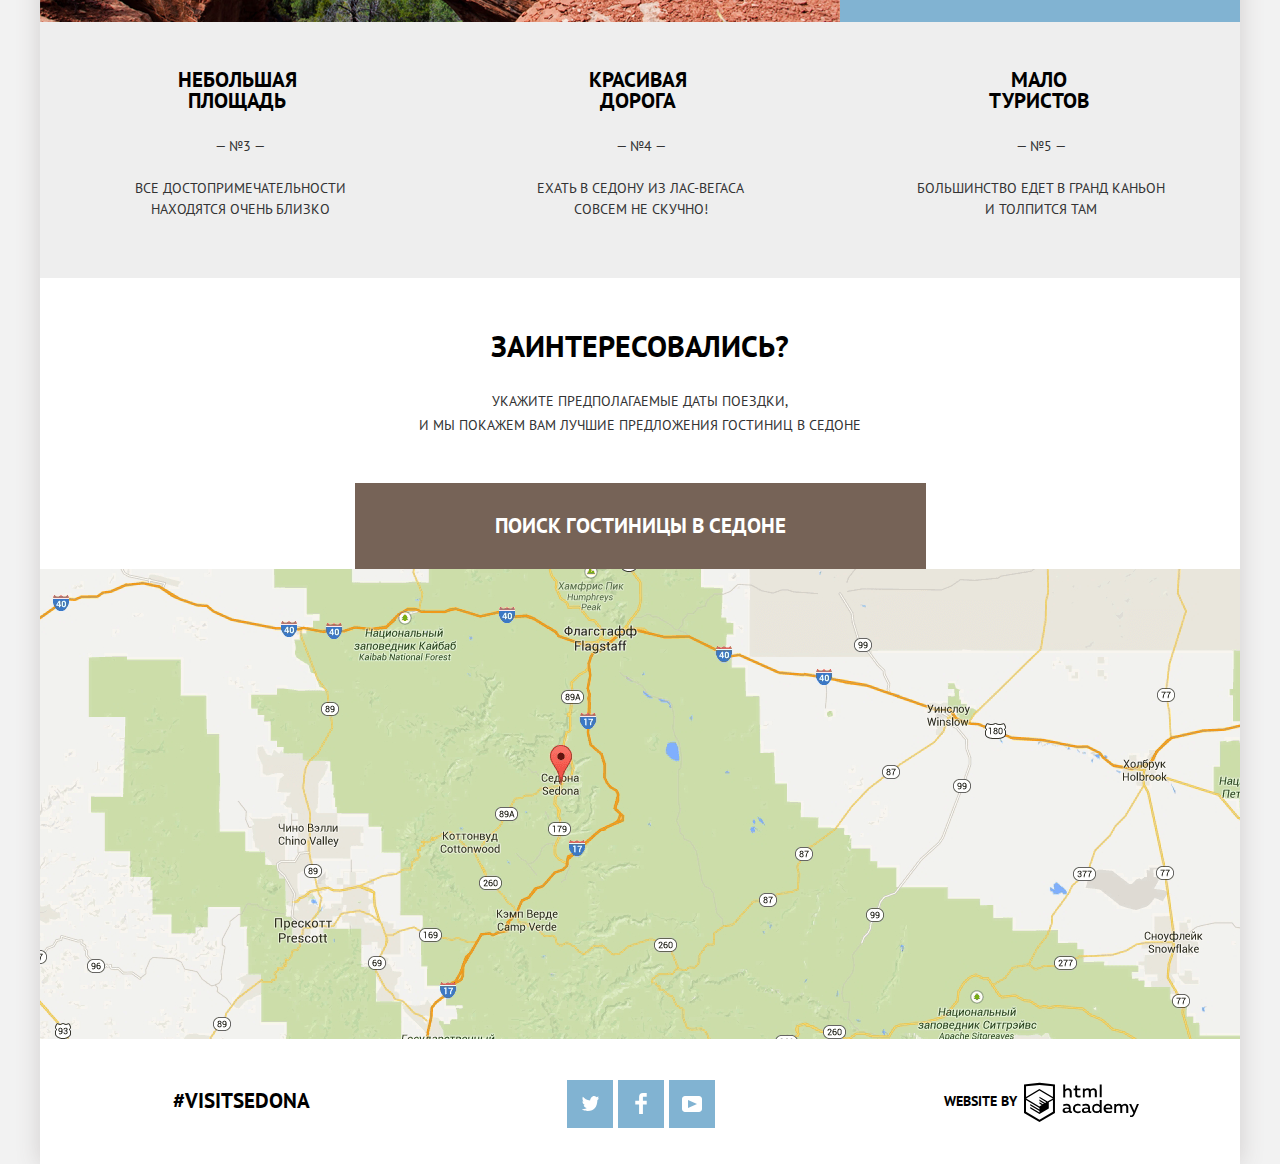
==== commit 6fa1abcd: "Final v 3.2" ====
--- a/index.html
+++ b/index.html
@@ -33,13 +33,13 @@
             <a class="photo" href="photovideo">фото и видео</a>
           </li>          
           <li class="item-map-state">
-            <a class="map-state" href="Map">карта штата</a>
+            <a class="map-state" href="map">карта штата</a>
           </li>
           <li class="item-nav">
             <a class="navigation-hotels" href="inner.html">гостиницы</a>
           </li>
         </ul>   
-        <h1 class="visually-hidden">city of Sedona</h1>  
+        <h1 class="visually-hidden">city of sedona</h1>  
       </nav>       
     </header>
 
@@ -86,38 +86,38 @@
           </ul>
         </section>
 
-      <div class="swap">
-        <section class="causes">  
-          <ul class="causes-list">                    
-            <li class="small">              
-              <h3>небольшая площадь</h3>
-              <span>— №3 —</span>
-              <p>все достопримечательности  находятся очень близко</p>
-            </li>   
-            <li class="road">
-              <h3>красивая дорога</h3>
-              <span>— №4 —</span>
-              <p>ехать в Седону из Лас-Вегаса совсем не скучно!</p>
-            </li>
-            <li class="tourists">
-              <h3>мало туристов</h3>
-              <span>— №5 —</span>
-              <p> большинство едет в гранд каньон и толпится там</p>
-            </li>              
-          </ul>     
-        </section> 
+        <div class="swap">
+          <section class="causes">  
+            <ul class="causes-list">                    
+              <li class="small">              
+                <h3>небольшая площадь</h3>
+                <span>— №3 —</span>
+                <p>все достопримечательности  находятся очень близко</p>
+              </li>   
+              <li class="road">
+                <h3>красивая дорога</h3>
+                <span>— №4 —</span>
+                <p>ехать в Седону из Лас-Вегаса совсем не скучно!</p>
+              </li>
+              <li class="tourists">
+                <h3>мало туристов</h3>
+                <span>— №5 —</span>
+                <p> большинство едет в гранд каньон и толпится там</p>
+              </li>              
+            </ul>     
+          </section> 
         
-        <section class="diablo-bridge">
-          <div class="diablo-bridge-text">
-            <h3>там есть Мост дьявола</h3>         
-            <span>— №2 —</span>
-            <p> да, по нему можно пройти! Если конечно вы осмелитесь</p>
-          </div>
-          <div class="image-bridge">
-            <img src="img/back3.jpg" class="bridge" alt="diablo-bridge" width="800" height="401">
-          </div>               
-        </section> 
-      </div>       
+          <section class="diablo-bridge">
+            <div class="diablo-bridge-text">
+              <h3>там есть Мост дьявола</h3>         
+              <span>— №2 —</span>
+              <p> да, по нему можно пройти! Если конечно вы осмелитесь</p>
+            </div>
+            <div class="image-bridge">
+              <img src="img/back3.jpg" class="bridge" alt="diablo-bridge" width="800" height="401">
+            </div>               
+          </section> 
+        </div>       
 
         <section class="interest">
           <h2>заинтересовались?</h2>
--- a/css/style.min.css
+++ b/css/style.min.css
@@ -1 +1 @@
-.catalog .button-booking,.catalog .button-details,.field-range,.search,.searching-button,.show,body{text-transform:uppercase}body{margin:0;padding:0;font-family:"PT Sans",Arial,sans-serif;font-size:14px;line-height:21px;font-weight:400;color:#fff;background-color:#f2f2f2}.main-header a,h1{color:#000}.catalog ul,.causes ul,.feauters ul,.main-footer ul,.main-header ul,.search-hotels ul{list-style:none}a{text-decoration:none}img{max-width:100%;height:auto}.visually-hidden:not(:focus):not(:active){position:absolute;width:1px;height:1px;margin:-1px;border:0;padding:0;white-space:nowrap;-webkit-clip-path:inset(100%);clip-path:inset(100%);clip:rect(0 0 0 0);overflow:hidden}.header-navigation{position:relative;z-index:1}.catalog-name a:hover,.header-navigation .info:hover,.header-navigation .map-state:hover,.header-navigation .navigation-hotels:hover,.header-navigation .photo:hover{color:#81b3d2}.header-navigation .info:active,.header-navigation .map-state:active,.header-navigation .navigation-hotels:active,.header-navigation .photo:active{color:#dadada}.header-navigation .info:visited,.header-navigation .map-state:visited,.header-navigation .navigation-hotels-current,.header-navigation .photo:visited{color:#86766b}.container{width:1200px;margin:auto;text-align:center;-webkit-box-shadow:0 0 22px 1px #d3d0d0;box-shadow:0 0 22px 1px #d3d0d0}.item-info,.item-photo{width:238px;text-align:left}.item-map-state{width:238px;margin-left:91px;text-align:right}.item-nav{width:240px;text-align:right}.site-navigation{padding:14px 25px 14px 72px;margin:0;text-align:left}.site-navigation li{display:inline-block}.site-navigation a{display:block;padding-bottom:2px}.main-logo{position:absolute;top:0;left:50%;-webkit-transform:translateX(-50%);-ms-transform:translateX(-50%);transform:translateX(-50%)}.interest .searching,.main-footer b,.main-header{font-size:14px;line-height:26px;font-weight:700;color:#000;background-color:#fff}.feauters-list{position:relative;margin:0;padding-left:0;padding-top:138px;padding-bottom:67px;background-color:#fff;display:-webkit-box;display:-ms-flexbox;display:flex;-ms-flex-pack:distribute;justify-content:space-around}.filter,.true-city{display:-webkit-box;display:-ms-flexbox}.feauters-item{width:300px}.filter{display:flex;min-height:215px;background-color:#f8f5f2;background-image:url(../img/main-back-inner.jpg);background-position:center -292px;background-repeat:no-repeat;background-size:1200px 800px}.label-check{position:relative;cursor:pointer}.label-check input[type=checkbox]+.checkbox-hotel,.label-check input[type=checkbox]+.checkbox-motel,.label-check input[type=checkbox]+.checkbox-parking,.label-check input[type=checkbox]+.checkbox-pool{position:absolute;top:1px;left:-40px;width:18px;height:18px;border:2px solid #fff;border-radius:4px}.label-check input[type=checkbox]+.checkbox-apartments,.label-check input[type=checkbox]+.checkbox-wifi{position:absolute;top:-2px;left:-40px;width:18px;height:18px;border:2px solid #fff;border-radius:4px}.label-check input[type=checkbox]:checked+.checkbox-apartments::before,.label-check input[type=checkbox]:checked+.checkbox-hotel::before,.label-check input[type=checkbox]:checked+.checkbox-motel::before,.label-check input[type=checkbox]:checked+.checkbox-parking::before,.label-check input[type=checkbox]:checked+.checkbox-pool::before,.label-check input[type=checkbox]:checked+.checkbox-wifi::before{content:"";position:absolute;-webkit-transform:rotate(45deg);-ms-transform:rotate(45deg);transform:rotate(45deg);left:14px;top:-3px;height:20px;width:4px;background-color:#fff;-webkit-box-shadow:0 0 0 1.5px #5d87af;box-shadow:0 0 0 1.5px #5d87af}.label-check input[type=checkbox]:checked+.checkbox-apartments::after,.label-check input[type=checkbox]:checked+.checkbox-hotel::after,.label-check input[type=checkbox]:checked+.checkbox-motel::after,.label-check input[type=checkbox]:checked+.checkbox-parking::after,.label-check input[type=checkbox]:checked+.checkbox-pool::after,.label-check input[type=checkbox]:checked+.checkbox-wifi::after{content:"";position:absolute;top:5px;left:5px;width:4px;height:9px;-webkit-transform:rotate(-45deg);-ms-transform:rotate(-45deg);transform:rotate(-45deg);background-color:#fff}.image-bridge,.image-city{height:256px;position:relative}.filter input[type=text]{font:inherit;color:#fff;text-transform:uppercase;padding-bottom:10px}.search-hotels legend{font-size:16px;line-height:21px;color:#fff;padding-top:27px}.intro h2,.intro p,.main-footer{line-height:26px;background-color:#fff}.type-lodging{padding-right:88px}.lodging-list{padding-left:42px}.type-infrastructure{padding-right:44px}.intro h2,.main-footer{font-size:21px;font-weight:700;color:#000}.intro h2{display:inline-block;vertical-align:middle;width:450px}.intro{padding-top:43px;padding-bottom:37px;background-color:#fff}.intro p{margin-top:10px;letter-spacing:.1px;font-size:14px;color:#333}.diablo-bridge,.diablo-bridge h3,.diablo-bridge-text,.true-city,.true-city h3,.true-city-text{background-color:#81b3d2;color:#fff}.true-city{display:flex;-webkit-box-align:center;-ms-flex-align:center;align-items:center;width:100%;overflow:hidden}.diablo-bridge,.swap{display:-webkit-box;display:-ms-flexbox}.true-city-text{-webkit-box-sizing:border-box;box-sizing:border-box;width:33.333%;min-height:256px;text-align:center;padding:46px 35px 37px}.image-city{width:66.666%}.image-city img{position:relative;top:48%;-webkit-transform:translateY(-50%);-ms-transform:translateY(-50%);transform:translateY(-50%)}.true-city-text p{margin:21px}.diablo-bridge h3,.true-city h3{font-size:21px;line-height:21px;font-weight:700;width:151px;margin:2px 0 24px 89px}.diablo-bridge-text{-webkit-box-sizing:border-box;box-sizing:border-box;width:33.333%;min-height:256px;text-align:center;padding:44px 35px 35px}.diablo-bridge-text p{margin:22px 4px}.image-bridge{width:66.666%}.image-bridge img{position:relative;top:49%;-webkit-transform:translateY(-50%);-ms-transform:translateY(-50%);transform:translateY(-50%)}.swap{display:flex;-webkit-box-orient:vertical;-webkit-box-direction:normal;-ms-flex-direction:column;flex-direction:column}.diablo-bridge{display:flex;-webkit-box-orient:horizontal;-webkit-box-direction:reverse;-ms-flex-direction:row-reverse;flex-direction:row-reverse;-webkit-box-align:center;-ms-flex-align:center;align-items:center;width:100%;overflow:hidden;-webkit-box-ordinal-group:0;-ms-flex-order:-1;order:-1}.causes-list,.people{display:-webkit-box;display:-ms-flexbox}.diablo-bridge,.true-city{font-size:14px;line-height:21px}.feauters h3,.feauters p{line-height:21px;background-color:#fff}.number span{font-size:14px;line-height:21px;color:#fff}.feauters h3{font-size:21px;font-weight:700;color:#000;padding-bottom:5px}.causes,.feauters p{font-size:14px;color:#333}.house:before{content:"";position:absolute;top:59px;left:161px;width:76px;height:74px;background-image:url(../img/icon-1.svg);background-repeat:no-repeat;background-position:0 0}.eat:before,.souvenir:before{position:absolute;width:75px;background-position:0 0;background-repeat:no-repeat;content:""}.eat:before{top:59px;left:563px;height:70px;background-image:url(../img/icon-3.svg)}.souvenir:before{right:156px;top:55px;height:76px;background-image:url(../img/icon-2.svg)}.causes,.causes h3{line-height:21px;background-color:#eee}.causes-list{display:flex;-ms-flex-pack:distribute;justify-content:space-around;-webkit-box-align:center;-ms-flex-align:center;align-items:center;margin:26px 0 24px;padding:0}.causes h3{font-size:21px;font-weight:700;color:#000;width:125px;margin-left:65px;margin-bottom:25px}.interest,.interest h2,.interest p,.map{background-color:#fff}.causes-list li{width:261px;margin-bottom:20px}.causes-list p{padding-top:7px}.causes-list li:last-child{width:259px}.interest p{font-size:14px;line-height:24px;color:#333;font-weight:inherit;margin:0}.interest h2{font-size:30px;line-height:36px;font-weight:700;color:#000;margin:0;padding-top:50px}.searching p{margin:0}.interest{position:relative}.searching{display:none;position:absolute;-webkit-box-sizing:border-box;box-sizing:border-box;left:50%;-webkit-transform:translateX(-50%);-ms-transform:translateX(-50%);transform:translateX(-50%);z-index:1;padding:32px 55px 55px}.calendar1,.calendar2{left:483px;fill:#c8c3c3}.searching-script{display:block}.interest label{padding-right:21px}.map{width:1200px;height:470px;background-image:url(../img/map.png);background-repeat:no-repeat;background-position:0 0}.google-map{width:100%;height:100%;border:none}.searching-button{font-family:inherit;font-size:21px;line-height:26px;font-weight:700;color:#fff;background-color:#766357;padding:30px 140px;margin-top:30px;border:none}.people-arrival,.people-arrival1{margin-top:-5px}.arrival-date,.departure-date{position:relative;width:302px;height:35px;padding-left:10px;padding-right:30px;background-color:#f2f2f2;border:none}.people{display:flex;-webkit-box-pack:end;-ms-flex-pack:end;justify-content:flex-end}.people-arrival,.people-arrival1{font-size:0}.adults-number,.kids-number,.minus,.plus{width:38px;height:38px;font-weight:700;line-height:21px;font-size:14px;-webkit-box-sizing:border-box;box-sizing:border-box;border:0;background-color:#f2f2f2;font-family:"PT Sans",Arial,sans-serif;text-align:center;color:#000;display:inline-block;vertical-align:top}.catalog b,.search{font-family:inherit}.arrival-date::-webkit-input-placeholder,.departure-date::-webkit-input-placeholder{font-family:inherit;font-size:inherit;font-weight:700;color:#000;text-transform:uppercase}.arrival-date:-ms-input-placeholder,.departure-date:-ms-input-placeholder{font-family:inherit;font-size:inherit;font-weight:700;color:#000;text-transform:uppercase}.arrival-date::-ms-input-placeholder,.departure-date::-ms-input-placeholder{font-family:inherit;font-size:inherit;font-weight:700;color:#000;text-transform:uppercase}.arrival-date::placeholder,.departure-date::placeholder{font-family:inherit;font-size:inherit;font-weight:700;color:#000;text-transform:uppercase}.minus,.plus{font-size:20px;font-weight:700;color:#a9a9a9}.minus:hover,.plus:hover{color:#000}.minus:active,.plus:active{color:#81b3d2}label.adult{padding-right:40px}.people-arrival{padding-right:54px}label.kid{padding-right:26px}.searching-button:active{background-color:rgba(80,62,51);color:rgba(255,255,255,.3)}.interest input{background-color:#f2f2f2}.arrival-date:hover,.departure-date:hover{background-color:#ebebeb}.arrival-date:focus,.departure-date:focus{width:298px;height:31px;background-color:#fff;border:2px solid #eee}.item-departure-date{padding-top:14px;padding-bottom:36px}.item-arrival-date,.text-interest{padding-top:25px;padding-bottom:16px}.search{font-size:21px;line-height:26px;font-weight:700;color:#fff;text-align:center;vertical-align:middle;background-color:#81b3d2;border:none;margin-top:53px;padding:16px 198px 17px 193px}.catalog .button-booking,.catalog .button-details,.catalog b{font-size:14px;line-height:21px}.search:hover{background-color:#669ec0}.search:active{color:rgba(255,255,255,.3);background-color:#5496bd}.field-infrastructure{width:175px;border:none;margin-right:0;margin-left:72px;padding:0}.field-lodging{width:175px;border:none;margin-left:79px;padding:0}.field-lodging li,.infrastructure-list li{display:-webkit-box;display:-ms-flexbox;display:flex;-webkit-box-orient:horizontal;-webkit-box-direction:normal;-ms-flex-direction:row;flex-direction:row;-webkit-box-pack:start;-ms-flex-pack:start;justify-content:flex-start;padding-top:9px;min-height:38px}.main-footer,.sorting{-webkit-box-align:center}.field-range{color:#fff;margin-left:298px;border:none}.catalog-list{margin:0;padding:0}.catalog-item-amara{padding-left:72px;padding-top:16px}.catalog-decoration{-webkit-box-sizing:border-box;box-sizing:border-box;text-align:left;padding-left:13px}.catalog-item-amara .catalog-name{margin:9px 0 8px 18px}.catalog-item-amara .buttons-details{margin-left:17px;margin-top:13px}.catalog-item-amara .text-catalog{display:block;margin-left:17px}.catalog-item-desert{margin-top:11px;padding-top:14px;padding-left:72px}.catalog-item-amara b{padding-right:36px}.catalog-item-desert .catalog-name,.catalog-item-poco .catalog-name{padding-left:17px;margin:9px 0 8px}.catalog-item-desert .text-catalog{margin-left:17px}.catalog-item-desert b{padding-right:60px}.catalog-item-poco b{padding:0 17px 0 0}.catalog-item-poco{padding-top:19px;padding-left:72px;padding-bottom:9px;margin-top:6px;border-bottom:2px solid #f2f2f2}.catalog-item-poco .text-catalog{padding-left:17px}.solo-rating{display:block}.catalog{background-color:#fff}.catalog-item-desert .buttons-details,.catalog-item-poco .buttons-details{margin-top:13px;margin-left:17px}.catalog .button-details{font-weight:700;color:#fff;display:inline-block;padding:3px 17px;margin-right:3px;background-color:#81b3d2}.catalog .button-details:hover{background-color:#669ec0}.catalog .button-details:active{color:rgba(255,255,255,.3);background-color:#5496bd}.catalog .button-booking{font-weight:700;color:#fff;display:inline-block;padding:3px 16px;background-color:#766357}.catalog .button-booking:hover,.searching-button:hover{background-color:#604e43}.catalog .button-booking:active{color:rgba(255,255,255,.3);background-color:#503e33}.catalog b{color:#929292}.catalog a,.results{font-size:21px;line-height:26px;font-weight:700;color:#000}.catalog span{font-size:14px;line-height:21px;color:#666;background-color:#f2f2f2;display:inline-block;text-align:center;width:110px;margin-top:41px;margin-left:26px;margin-right:8px;padding:3px 0}.hero,.sorting-results{position:relative;background-color:#fff}.catalog li{display:-webkit-box;display:-ms-flexbox;display:flex;border-top:2px solid #f6f6f6;color:#a2a2a2}.sorting,.sorting-results{display:-webkit-box;display:-ms-flexbox}.sort.sorting-rating{margin-left:29px;padding-top:9px}.sort.sorting-type{margin-left:29px;padding-top:10px}.sorting-price.sort{margin-left:42px;padding-top:10px;color:#81b3d2;border:none}.sorting-results{display:flex;padding-left:72px;padding-top:7px;padding-bottom:10px}.sorting{display:flex;-ms-flex-align:center;align-items:center;padding-left:45px}.footer-social-inner ul,.main-footer{display:-webkit-box;display:-ms-flexbox}.sort-items{margin-top:5px}.sorting p{font-size:12px;line-height:18px;color:#000;margin-top:17px;padding-left:3px}.sorting-price,.sorting-rating,.sorting-type{font-size:12px;line-height:18px;color:#d8d8d8;border-bottom:1px dashed #81b3d2}.sorting-price:hover,.sorting-rating:hover,.sorting-type:hover{color:#81b3d2;border-bottom:1px dashed #81b3d2}.sorting-price:active,.sorting-rating:active,.sorting-type:active{color:#000;border:none}.sorting-price:focus,.sorting-rating:focus,.sorting-type:focus{color:#81b3d2;border:none}.catalog-name a:active{color:#d8d8d8}.hero{height:508px;background-image:url(../img/main-backg.jpg);background-repeat:no-repeat;background-position:0 -42px}.calendar1,.calendar2,.icon-up{position:absolute}.main-footer{display:flex;-ms-flex-align:center;align-items:center;-webkit-box-pack:justify;-ms-flex-pack:justify;justify-content:space-between}.footer-social-inner ul{display:flex;width:150px;margin:0 auto;padding:0 5px}.footer-social ul,.social-button{display:-webkit-box;display:-ms-flexbox}.footer-social ul{display:flex;width:150px;margin:0 auto;padding:5px 5px 0}.footer-social li,.footer-social-inner li{margin-right:5px}.social-button{display:flex;-webkit-box-align:center;-ms-flex-align:center;align-items:center;-webkit-box-pack:center;-ms-flex-pack:center;justify-content:center;width:46px;height:48px;background-color:#81b3d2;margin:36px 0}.social-button:hover{background-color:#669ec0}.social-button:active{background-color:#5496bd}.footer-copyright{display:-webkit-box;display:-ms-flexbox;display:flex;-webkit-box-pack:center;-ms-flex-pack:center;justify-content:center;-webkit-box-align:center;-ms-flex-align:center;align-items:center;margin:8px 101px 0 0}.footer-copyright b{padding-right:7px;margin-bottom:9px;display:inline-block}.visitsedona{margin:0 30px 0 133px;color:#000}.sedona-logo{width:140px;height:72px}.calendar1{top:65px}.calendar2{top:132px}.calendar1:hover,.calendar2:hover{fill:#484848}.calendar1:active,.calendar2:active{fill:#a4c8df}.html-logo{width:115px;height:41px}.html-logo:hover{fill:#81b3d2}.html-logo:active{fill:#bdbbbc}.icon-up{right:96px;top:40px;fill:#cacaca}.icon-down,.icon-down.active{top:39px;right:73px;position:absolute}.icon-down.active{fill:#81b3d2}.icon-down{fill:#cacaca}.icon-down:hover,.icon-up:hover{fill:#231f20}.icon-down:active,.icon-down:focus,.icon-up:active,.icon-up:focus{fill:#81b3d2}.social-button-svg{fill:#fff}.social-button-svg:active{fill:#88b6d1}.welcome{margin-top:76px;width:459px;height:353px}.hero:before{content:"";position:absolute;width:1200px;height:70px;bottom:-13px;left:0;background-image:url(../img/intro-mask.svg);background-position:0 0;background-repeat:no-repeat}.rating-stars-catalog{text-align:right;margin-top:12px;margin-right:7px}.rating-stars-catalog li{display:inline-block;border:none}.rating-stars{margin-left:auto;margin-right:64px}.stars{width:17px;height:18px;margin-left:4px}.field-range-title{margin-bottom:4px;padding-right:135px;font-weight:600;font-size:16px;line-height:21px}.price-controls{position:relative;height:34px;margin-bottom:20px;font-size:0;border:2px solid #fff;border-radius:2px}.price-controls::after{content:"";position:absolute;top:50%;left:50%;width:2px;height:22px;background:#fff;-webkit-transform:translate(-50%,-50%);-ms-transform:translate(-50%,-50%);transform:translate(-50%,-50%)}.price-controls label{display:inline-block;font-size:14px;line-height:38px;vertical-align:top;cursor:pointer}.catalog-item-amara img,.catalog-item-desert img,.catalog-item-poco img{margin:14px 0}.price-controls .max-price,.price-controls .min-price{padding-left:53px;padding-right:5px;margin-top:-3px}.price-controls input{width:66px;margin:0;color:inherit;font:inherit;background:0 0;border:none}.range-controls{position:relative;margin-bottom:32px}.range-controls .scale{height:2px;background:rgba(255,255,255,.3)}.range-controls .bar{width:80%;height:2px;background:#fff}.range-toggle{position:absolute;top:-9px;width:4px;height:4px;background:#ababab;border:8px solid #fff;border-radius:50%;-webkit-box-shadow:0 2px 1px 0 rgba(0,1,1,.2);box-shadow:0 2px 1px 0 rgba(0,1,1,.2);cursor:pointer}.range-toggle:hover{background:#1c4f80;width:5px;height:5px}.range-toggle-min{left:0}.range-toggle-max{left:80%}.show{display:block;margin-left:85px;margin-top:-2px;padding:6px 34px;font-size:14px;line-height:20px;color:#fff;background:0 0;border:2px solid #fff;border-radius:2px;cursor:pointer}.show:hover{color:#000;background:#fff}+.catalog .button-booking,.catalog .button-details,.field-range,.search,.searching-button,.show,body{text-transform:uppercase}body{margin:0;padding:0;font-family:"PT Sans",Arial,sans-serif;font-size:14px;line-height:21px;font-weight:400;color:#fff;background-color:#f2f2f2}.main-header a,h1{color:#000}.catalog ul,.causes ul,.feauters ul,.main-footer ul,.main-header ul,.search-hotels ul{list-style:none}a{text-decoration:none}img{max-width:100%;height:auto}.visually-hidden:not(:focus):not(:active){position:absolute;width:1px;height:1px;margin:-1px;border:0;padding:0;white-space:nowrap;-webkit-clip-path:inset(100%);clip-path:inset(100%);clip:rect(0 0 0 0);overflow:hidden}.header-navigation{position:relative;z-index:1}.catalog-name a:hover,.header-navigation .info:hover,.header-navigation .map-state:hover,.header-navigation .navigation-hotels:hover,.header-navigation .photo:hover{color:#81b3d2}.header-navigation .info:active,.header-navigation .map-state:active,.header-navigation .navigation-hotels:active,.header-navigation .photo:active{color:#dadada}.header-navigation .info:visited,.header-navigation .map-state:visited,.header-navigation .navigation-hotels-current,.header-navigation .photo:visited{color:#86766b}.container{width:1200px;margin:auto;text-align:center;-webkit-box-shadow:0 0 22px 1px #d3d0d0;box-shadow:0 0 22px 1px #d3d0d0}.item-info,.item-photo{width:238px;text-align:left}.item-map-state{width:238px;margin-left:91px;text-align:right}.item-nav{width:240px;text-align:right}.site-navigation{padding:14px 25px 14px 72px;margin:0;text-align:left}.site-navigation li{display:inline-block}.site-navigation a{display:block;padding-bottom:2px}.main-logo{position:absolute;top:0;left:50%;-webkit-transform:translateX(-50%);-ms-transform:translateX(-50%);transform:translateX(-50%)}.interest .searching,.main-footer b,.main-header{font-size:14px;line-height:26px;font-weight:700;color:#000;background-color:#fff}.feauters-list{position:relative;margin:0;padding-left:0;padding-top:138px;padding-bottom:67px;background-color:#fff;display:-webkit-box;display:-ms-flexbox;display:flex;-ms-flex-pack:distribute;justify-content:space-around}.filter,.true-city{display:-webkit-box;display:-ms-flexbox}.feauters-item{width:300px}.filter{display:flex;min-height:215px;background-color:#f8f5f2;background-image:url(../img/main-back-inner.jpg);background-position:center -292px;background-repeat:no-repeat;background-size:1200px 800px}.label-check{position:relative;cursor:pointer;padding-left:2px;padding-top:1px}.label-check input[type=checkbox]+.checkbox-hotel,.label-check input[type=checkbox]+.checkbox-motel,.label-check input[type=checkbox]+.checkbox-parking,.label-check input[type=checkbox]+.checkbox-pool{position:absolute;top:1px;left:-38px;width:18px;height:18px;border:2px solid #fff;border-radius:4px}.label-check input[type=checkbox]+.checkbox-apartments,.label-check input[type=checkbox]+.checkbox-wifi{position:absolute;top:-2px;left:-38px;width:18px;height:18px;border:2px solid #fff;border-radius:4px}.label-check input[type=checkbox]:checked+.checkbox-apartments::before,.label-check input[type=checkbox]:checked+.checkbox-hotel::before,.label-check input[type=checkbox]:checked+.checkbox-motel::before,.label-check input[type=checkbox]:checked+.checkbox-parking::before,.label-check input[type=checkbox]:checked+.checkbox-pool::before,.label-check input[type=checkbox]:checked+.checkbox-wifi::before{content:"";position:absolute;-webkit-transform:rotate(45deg);-ms-transform:rotate(45deg);transform:rotate(45deg);left:14px;top:-3px;height:20px;width:4px;background-color:#fff;-webkit-box-shadow:0 0 0 1.5px #5d87af;box-shadow:0 0 0 1.5px #5d87af}.label-check input[type=checkbox]:checked+.checkbox-apartments::after,.label-check input[type=checkbox]:checked+.checkbox-hotel::after,.label-check input[type=checkbox]:checked+.checkbox-motel::after,.label-check input[type=checkbox]:checked+.checkbox-parking::after,.label-check input[type=checkbox]:checked+.checkbox-pool::after,.label-check input[type=checkbox]:checked+.checkbox-wifi::after{content:"";position:absolute;top:5px;left:5px;width:4px;height:9px;-webkit-transform:rotate(-45deg);-ms-transform:rotate(-45deg);transform:rotate(-45deg);background-color:#fff}.image-bridge,.image-city{height:256px;position:relative}.filter input[type=text]{font:inherit;color:#fff;text-transform:uppercase;padding-bottom:10px}.search-hotels legend{font-size:16px;line-height:21px;color:#fff;padding-top:27px}.intro h2,.intro p,.main-footer{line-height:26px;background-color:#fff}.type-lodging{padding-right:86px}.lodging-list{padding-left:42px}.type-infrastructure{padding-right:44px}.intro h2,.main-footer{font-size:21px;font-weight:700;color:#000}.intro h2{display:inline-block;vertical-align:middle;width:450px}.intro{padding-top:43px;padding-bottom:37px;background-color:#fff}.intro p{margin-top:10px;letter-spacing:.1px;font-size:14px;color:#333}.diablo-bridge,.diablo-bridge h3,.diablo-bridge-text,.true-city,.true-city h3,.true-city-text{background-color:#81b3d2;color:#fff}.true-city{display:flex;-webkit-box-align:center;-ms-flex-align:center;align-items:center;width:100%;overflow:hidden}.diablo-bridge,.swap{display:-webkit-box;display:-ms-flexbox}.true-city-text{-webkit-box-sizing:border-box;box-sizing:border-box;width:33.333%;min-height:256px;text-align:center;padding:46px 35px 37px}.image-city{width:66.666%}.image-city img{position:relative;top:48%;-webkit-transform:translateY(-50%);-ms-transform:translateY(-50%);transform:translateY(-50%)}.true-city-text p{margin:21px}.diablo-bridge h3,.true-city h3{font-size:21px;line-height:21px;font-weight:700;width:151px;margin:2px 0 24px 89px}.diablo-bridge-text{-webkit-box-sizing:border-box;box-sizing:border-box;width:33.333%;min-height:256px;text-align:center;padding:44px 35px 35px}.diablo-bridge-text p{margin:22px 4px}.image-bridge{width:66.666%}.image-bridge img{position:relative;top:49%;-webkit-transform:translateY(-50%);-ms-transform:translateY(-50%);transform:translateY(-50%)}.swap{display:flex;-webkit-box-orient:vertical;-webkit-box-direction:normal;-ms-flex-direction:column;flex-direction:column}.diablo-bridge{display:flex;-webkit-box-orient:horizontal;-webkit-box-direction:reverse;-ms-flex-direction:row-reverse;flex-direction:row-reverse;-webkit-box-align:center;-ms-flex-align:center;align-items:center;width:100%;overflow:hidden;-webkit-box-ordinal-group:0;-ms-flex-order:-1;order:-1}.causes-list,.people{display:-webkit-box;display:-ms-flexbox}.diablo-bridge,.true-city{font-size:14px;line-height:21px}.feauters h3,.feauters p{line-height:21px;background-color:#fff}.number span{font-size:14px;line-height:21px;color:#fff}.feauters h3{font-size:21px;font-weight:700;color:#000;padding-bottom:5px}.causes,.feauters p{font-size:14px;color:#333}.house:before{content:"";position:absolute;top:59px;left:161px;width:76px;height:74px;background-image:url(../img/icon-1.svg);background-repeat:no-repeat;background-position:0 0}.eat:before,.souvenir:before{position:absolute;width:75px;background-position:0 0;background-repeat:no-repeat;content:""}.eat:before{top:59px;left:563px;height:70px;background-image:url(../img/icon-3.svg)}.souvenir:before{right:156px;top:55px;height:76px;background-image:url(../img/icon-2.svg)}.causes,.causes h3{line-height:21px;background-color:#eee}.causes-list{display:flex;-ms-flex-pack:distribute;justify-content:space-around;-webkit-box-align:center;-ms-flex-align:center;align-items:center;margin:26px 0 24px;padding:0}.causes h3{font-size:21px;font-weight:700;color:#000;width:125px;margin-left:65px;margin-bottom:25px}.interest,.interest h2,.interest p,.map{background-color:#fff}.causes-list li{width:261px;margin-bottom:20px}.causes-list p{padding-top:7px}.causes-list li:last-child{width:259px}.interest p{font-size:14px;line-height:24px;color:#333;font-weight:inherit;margin:0}.interest h2{font-size:30px;line-height:36px;font-weight:700;color:#000;margin:0;padding-top:50px}.searching p{margin:0}.interest{position:relative}.searching{display:block;position:absolute;-webkit-box-sizing:border-box;box-sizing:border-box;left:50%;-webkit-transform:translateX(-50%);-ms-transform:translateX(-50%);transform:translateX(-50%);z-index:1;padding:32px 55px 55px}.calendar1,.calendar2{left:483px;fill:#c8c3c3}.searching-script{display:none}.interest label{padding-right:21px}.map{width:1200px;height:470px;background-image:url(../img/map.png);background-repeat:no-repeat;background-position:0 0}.google-map{width:100%;height:100%;border:none}.searching-button{font-family:inherit;font-size:21px;line-height:26px;font-weight:700;color:#fff;background-color:#766357;padding:30px 140px;margin-top:30px;border:none}.people-arrival,.people-arrival1{margin-top:-5px}.arrival-date,.departure-date{position:relative;width:302px;height:35px;padding-left:10px;padding-right:30px;background-color:#f2f2f2;border:none}.people{display:flex;-webkit-box-pack:end;-ms-flex-pack:end;justify-content:flex-end}.people-arrival,.people-arrival1{font-size:0}.adults-number,.kids-number,.minus,.plus{width:38px;height:38px;font-weight:700;line-height:21px;font-size:14px;-webkit-box-sizing:border-box;box-sizing:border-box;border:0;background-color:#f2f2f2;font-family:"PT Sans",Arial,sans-serif;text-align:center;color:#000;display:inline-block;vertical-align:top}.catalog b,.search,.show{font-family:inherit}.arrival-date::-webkit-input-placeholder,.departure-date::-webkit-input-placeholder{font-family:inherit;font-size:inherit;font-weight:700;color:#000;text-transform:uppercase}.arrival-date:-ms-input-placeholder,.departure-date:-ms-input-placeholder{font-family:inherit;font-size:inherit;font-weight:700;color:#000;text-transform:uppercase}.arrival-date::-ms-input-placeholder,.departure-date::-ms-input-placeholder{font-family:inherit;font-size:inherit;font-weight:700;color:#000;text-transform:uppercase}.arrival-date::placeholder,.departure-date::placeholder{font-family:inherit;font-size:inherit;font-weight:700;color:#000;text-transform:uppercase}.minus,.plus{font-size:20px;font-weight:700;color:#a9a9a9}.minus:hover,.plus:hover{color:#000}.minus:active,.plus:active{color:#81b3d2}label.adult{padding-right:40px}.people-arrival{padding-right:54px}label.kid{padding-right:26px}.searching-button:active{background-color:rgba(80,62,51);color:rgba(255,255,255,.3)}.interest input{background-color:#f2f2f2}.arrival-date:hover,.departure-date:hover{background-color:#ebebeb}.arrival-date:focus,.departure-date:focus{width:298px;height:31px;background-color:#fff;border:2px solid #eee}.item-departure-date{padding-top:14px;padding-bottom:36px}.item-arrival-date,.text-interest{padding-top:25px;padding-bottom:16px}.search{font-size:21px;line-height:26px;font-weight:700;color:#fff;text-align:center;vertical-align:middle;background-color:#81b3d2;border:none;margin-top:53px;padding:16px 198px 17px 193px}.catalog .button-booking,.catalog .button-details,.catalog b{font-size:14px;line-height:21px}.search:hover{background-color:#669ec0}.search:active{color:rgba(255,255,255,.3);background-color:#5496bd}.field-infrastructure{width:175px;border:none;margin-right:0;margin-left:70px;padding:0}.field-lodging{width:175px;border:none;margin-left:77px;padding:0}.field-lodging li,.infrastructure-list li{display:-webkit-box;display:-ms-flexbox;display:flex;-webkit-box-orient:horizontal;-webkit-box-direction:normal;-ms-flex-direction:row;flex-direction:row;-webkit-box-pack:start;-ms-flex-pack:start;justify-content:flex-start;padding-top:9px;min-height:38px}.main-footer,.sorting{-webkit-box-align:center}.field-range{color:#fff;margin-left:300px;border:none}.catalog-list{margin:0;padding:0}.catalog-item-amara{padding-left:72px;padding-top:16px}.catalog-decoration{-webkit-box-sizing:border-box;box-sizing:border-box;text-align:left;padding-left:13px}.catalog-item-amara .catalog-name{margin:9px 0 8px 18px}.catalog-item-amara .buttons-details{margin-left:17px;margin-top:13px}.catalog-item-amara .text-catalog{display:block;margin-left:17px}.catalog-item-desert{margin-top:11px;padding-top:14px;padding-left:72px}.catalog-item-amara b{padding-right:36px}.catalog-item-desert .catalog-name,.catalog-item-poco .catalog-name{padding-left:17px;margin:9px 0 8px}.catalog-item-desert .text-catalog{margin-left:17px}.catalog-item-desert b{padding-right:60px}.catalog-item-poco b{padding:0 17px 0 0}.catalog-item-poco{padding-top:19px;padding-left:72px;padding-bottom:9px;margin-top:6px;border-bottom:2px solid #f2f2f2}.catalog-item-poco .text-catalog{padding-left:17px}.solo-rating{display:block}.catalog{background-color:#fff}.catalog-item-desert .buttons-details,.catalog-item-poco .buttons-details{margin-top:13px;margin-left:17px}.catalog .button-details{font-weight:700;color:#fff;display:inline-block;padding:3px 17px;margin-right:3px;background-color:#81b3d2}.catalog .button-details:hover{background-color:#669ec0}.catalog .button-details:active{color:rgba(255,255,255,.3);background-color:#5496bd}.catalog .button-booking{font-weight:700;color:#fff;display:inline-block;padding:3px 16px;background-color:#766357}.catalog .button-booking:hover,.searching-button:hover{background-color:#604e43}.catalog .button-booking:active{color:rgba(255,255,255,.3);background-color:#503e33}.catalog b{color:#929292}.catalog a,.results{font-size:21px;line-height:26px;font-weight:700;color:#000}.catalog span{font-size:14px;line-height:21px;color:#666;background-color:#f2f2f2;display:inline-block;text-align:center;width:110px;margin-top:41px;margin-left:26px;margin-right:8px;padding:3px 0}.hero,.sorting-results{position:relative;background-color:#fff}.catalog li{display:-webkit-box;display:-ms-flexbox;display:flex;border-top:2px solid #f6f6f6;color:#a2a2a2}.sorting,.sorting-results{display:-webkit-box;display:-ms-flexbox}.sort.sorting-rating{margin-left:29px;padding-top:9px}.sort.sorting-type{margin-left:29px;padding-top:10px}.sorting-price.sort{margin-left:42px;padding-top:10px;color:#81b3d2;border:none}.sorting-results{display:flex;padding-left:72px;padding-top:7px;padding-bottom:10px}.sorting{display:flex;-ms-flex-align:center;align-items:center;padding-left:45px}.footer-social-inner ul,.main-footer{display:-webkit-box;display:-ms-flexbox}.sort-items{margin-top:5px}.sorting p{font-size:12px;line-height:18px;color:#000;margin-top:17px;padding-left:3px}.sorting-price,.sorting-rating,.sorting-type{font-size:12px;line-height:18px;color:#d8d8d8;border-bottom:1px dashed #81b3d2}.sorting-price:hover,.sorting-rating:hover,.sorting-type:hover{color:#81b3d2;border-bottom:1px dashed #81b3d2}.sorting-price:active,.sorting-rating:active,.sorting-type:active{color:#000;border:none}.sorting-price:focus,.sorting-rating:focus,.sorting-type:focus{color:#81b3d2;border:none}.catalog-name a:active{color:#d8d8d8}.hero{height:508px;background-image:url(../img/main-backg.jpg);background-repeat:no-repeat;background-position:0 -42px}.calendar1,.calendar2,.icon-up{position:absolute}.main-footer{display:flex;-ms-flex-align:center;align-items:center;-webkit-box-pack:justify;-ms-flex-pack:justify;justify-content:space-between}.footer-social-inner ul{display:flex;width:150px;margin:0 auto;padding:0 5px}.footer-social ul,.social-button{display:-webkit-box;display:-ms-flexbox}.footer-social ul{display:flex;width:150px;margin:0 auto;padding:5px 5px 0}.footer-social li,.footer-social-inner li{margin-right:5px}.social-button{display:flex;-webkit-box-align:center;-ms-flex-align:center;align-items:center;-webkit-box-pack:center;-ms-flex-pack:center;justify-content:center;width:46px;height:48px;background-color:#81b3d2;margin:36px 0}.social-button:hover{background-color:#669ec0}.social-button:active{background-color:#5496bd}.footer-copyright{display:-webkit-box;display:-ms-flexbox;display:flex;-webkit-box-pack:center;-ms-flex-pack:center;justify-content:center;-webkit-box-align:center;-ms-flex-align:center;align-items:center;margin:8px 101px 0 0}.footer-copyright b{padding-right:7px;margin-bottom:9px;display:inline-block}.visitsedona{margin:0 30px 0 133px;color:#000}.sedona-logo{width:140px;height:72px}.calendar1{top:65px}.calendar2{top:132px}.calendar1:hover,.calendar2:hover{fill:#484848}.calendar1:active,.calendar2:active{fill:#a4c8df}.html-logo{width:115px;height:41px}.html-logo:hover{fill:#81b3d2}.html-logo:active{fill:#bdbbbc}.icon-up{right:96px;top:40px;fill:#cacaca}.icon-down,.icon-down.active{top:39px;right:73px;position:absolute}.icon-down.active{fill:#81b3d2}.icon-down{fill:#cacaca}.icon-down:hover,.icon-up:hover{fill:#231f20}.icon-down:active,.icon-down:focus,.icon-up:active,.icon-up:focus{fill:#81b3d2}.social-button-svg{fill:#fff}.social-button-svg:active{fill:#88b6d1}.welcome{margin-top:76px;width:459px;height:353px}.hero:before{content:"";position:absolute;width:1200px;height:70px;bottom:-13px;left:0;background-image:url(../img/intro-mask.svg);background-position:0 0;background-repeat:no-repeat}.rating-stars-catalog{text-align:right;margin-top:12px;margin-right:7px}.rating-stars-catalog li{display:inline-block;border:none}.rating-stars{margin-left:auto;margin-right:64px}.stars{width:17px;height:18px;margin-left:4px}.field-range-title{margin-bottom:4px;padding-right:135px;font-weight:600;font-size:16px;line-height:21px}.price-controls{position:relative;height:34px;margin-bottom:20px;font-size:0;border:2px solid #fff;border-radius:2px}.price-controls::after{content:"";position:absolute;top:50%;left:50%;width:2px;height:22px;background:#fff;-webkit-transform:translate(-50%,-50%);-ms-transform:translate(-50%,-50%);transform:translate(-50%,-50%)}.price-controls label{display:inline-block;font-size:14px;line-height:38px;vertical-align:top;cursor:pointer}.catalog-item-amara img,.catalog-item-desert img,.catalog-item-poco img{margin:14px 0}.price-controls .max-price,.price-controls .min-price{padding-left:53px;padding-right:5px;margin-top:-3px}.price-controls input{width:66px;margin:0;color:inherit;font:inherit;background:0 0;border:none}.range-controls{position:relative;margin-bottom:32px}.range-controls .scale{height:2px;background:rgba(255,255,255,.3)}.range-controls .bar{width:80%;height:2px;background:#fff}.range-toggle{position:absolute;top:-9px;width:4px;height:4px;background:#ababab;border:8px solid #fff;border-radius:50%;-webkit-box-shadow:0 2px 1px 0 rgba(0,1,1,.2);box-shadow:0 2px 1px 0 rgba(0,1,1,.2);cursor:pointer}.range-toggle:hover{background:#1c4f80;width:5px;height:5px}.range-toggle-min{left:0}.range-toggle-max{left:80%}.show{display:block;margin-left:85px;margin-top:-2px;padding:6px 34px;font-size:14px;line-height:20px;color:#fff;background:0 0;border:2px solid #fff;border-radius:2px;cursor:pointer}.show:hover{color:#000;background:#fff}